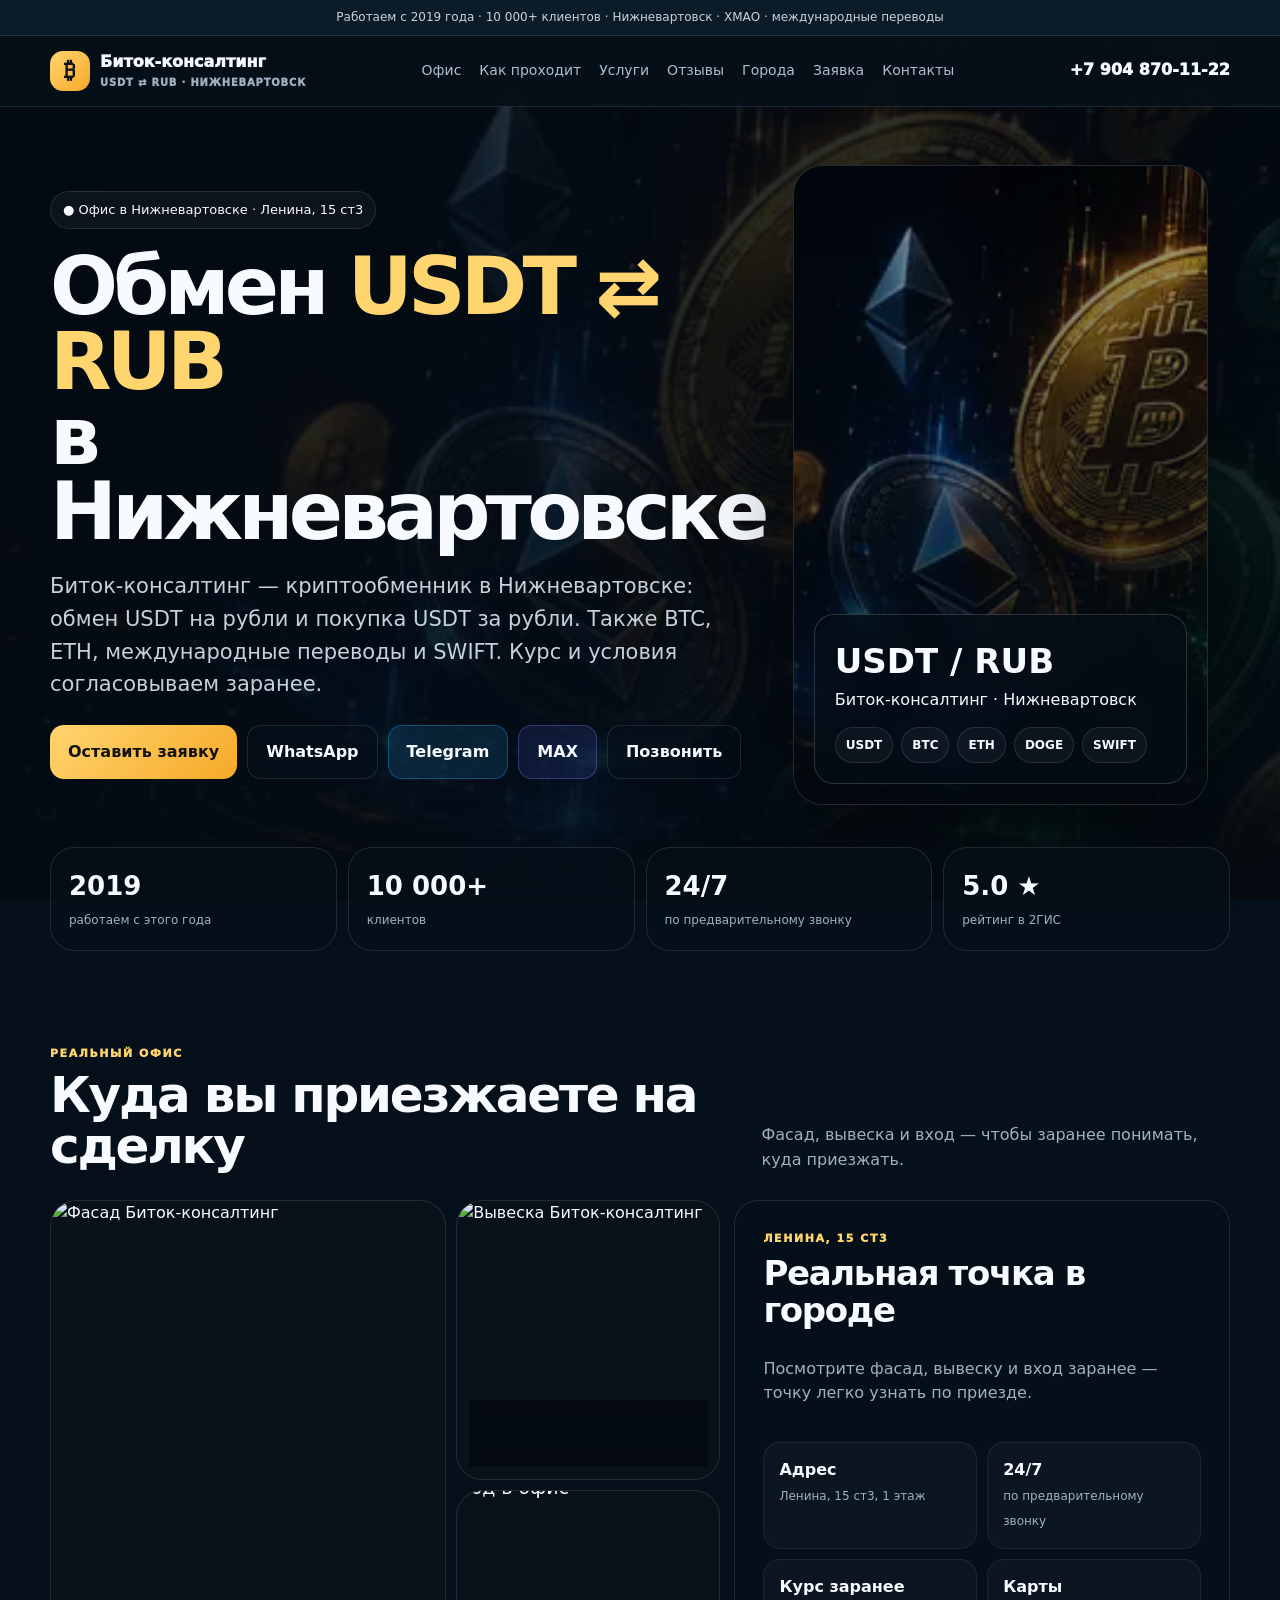
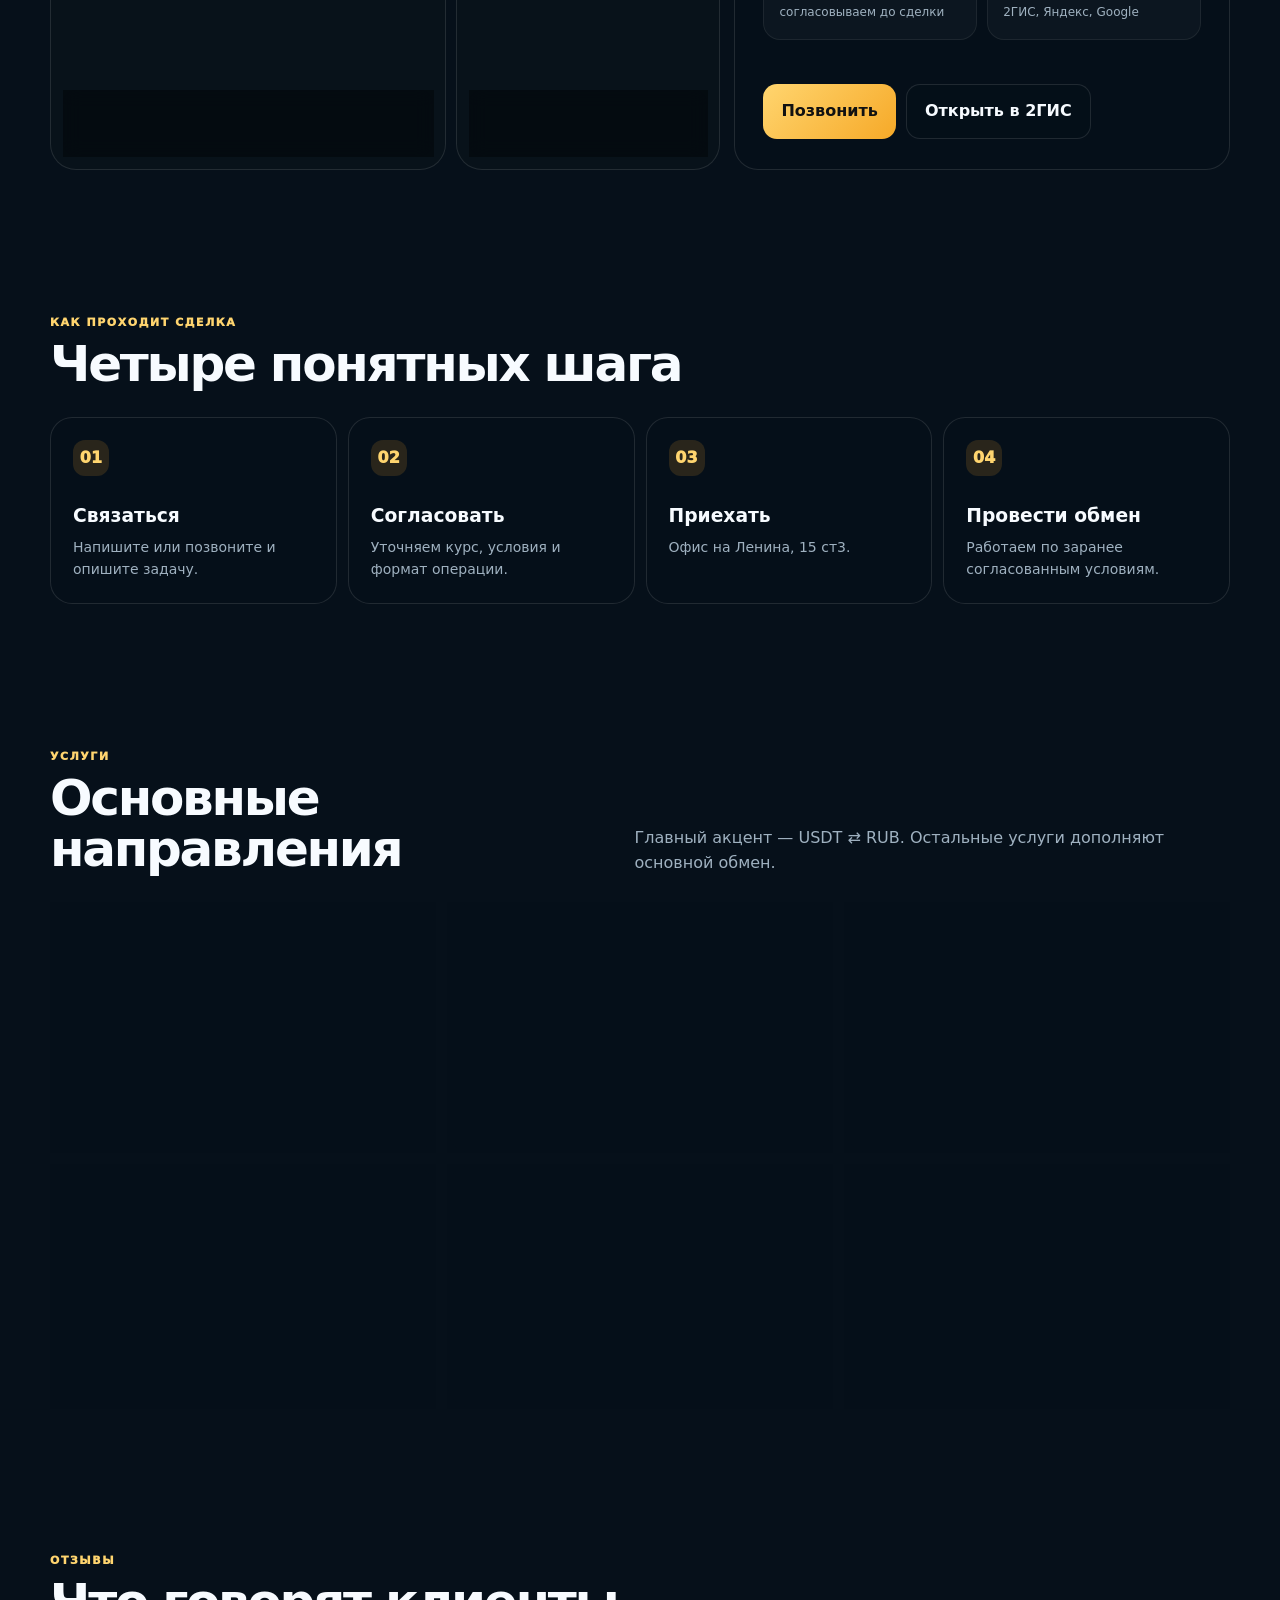
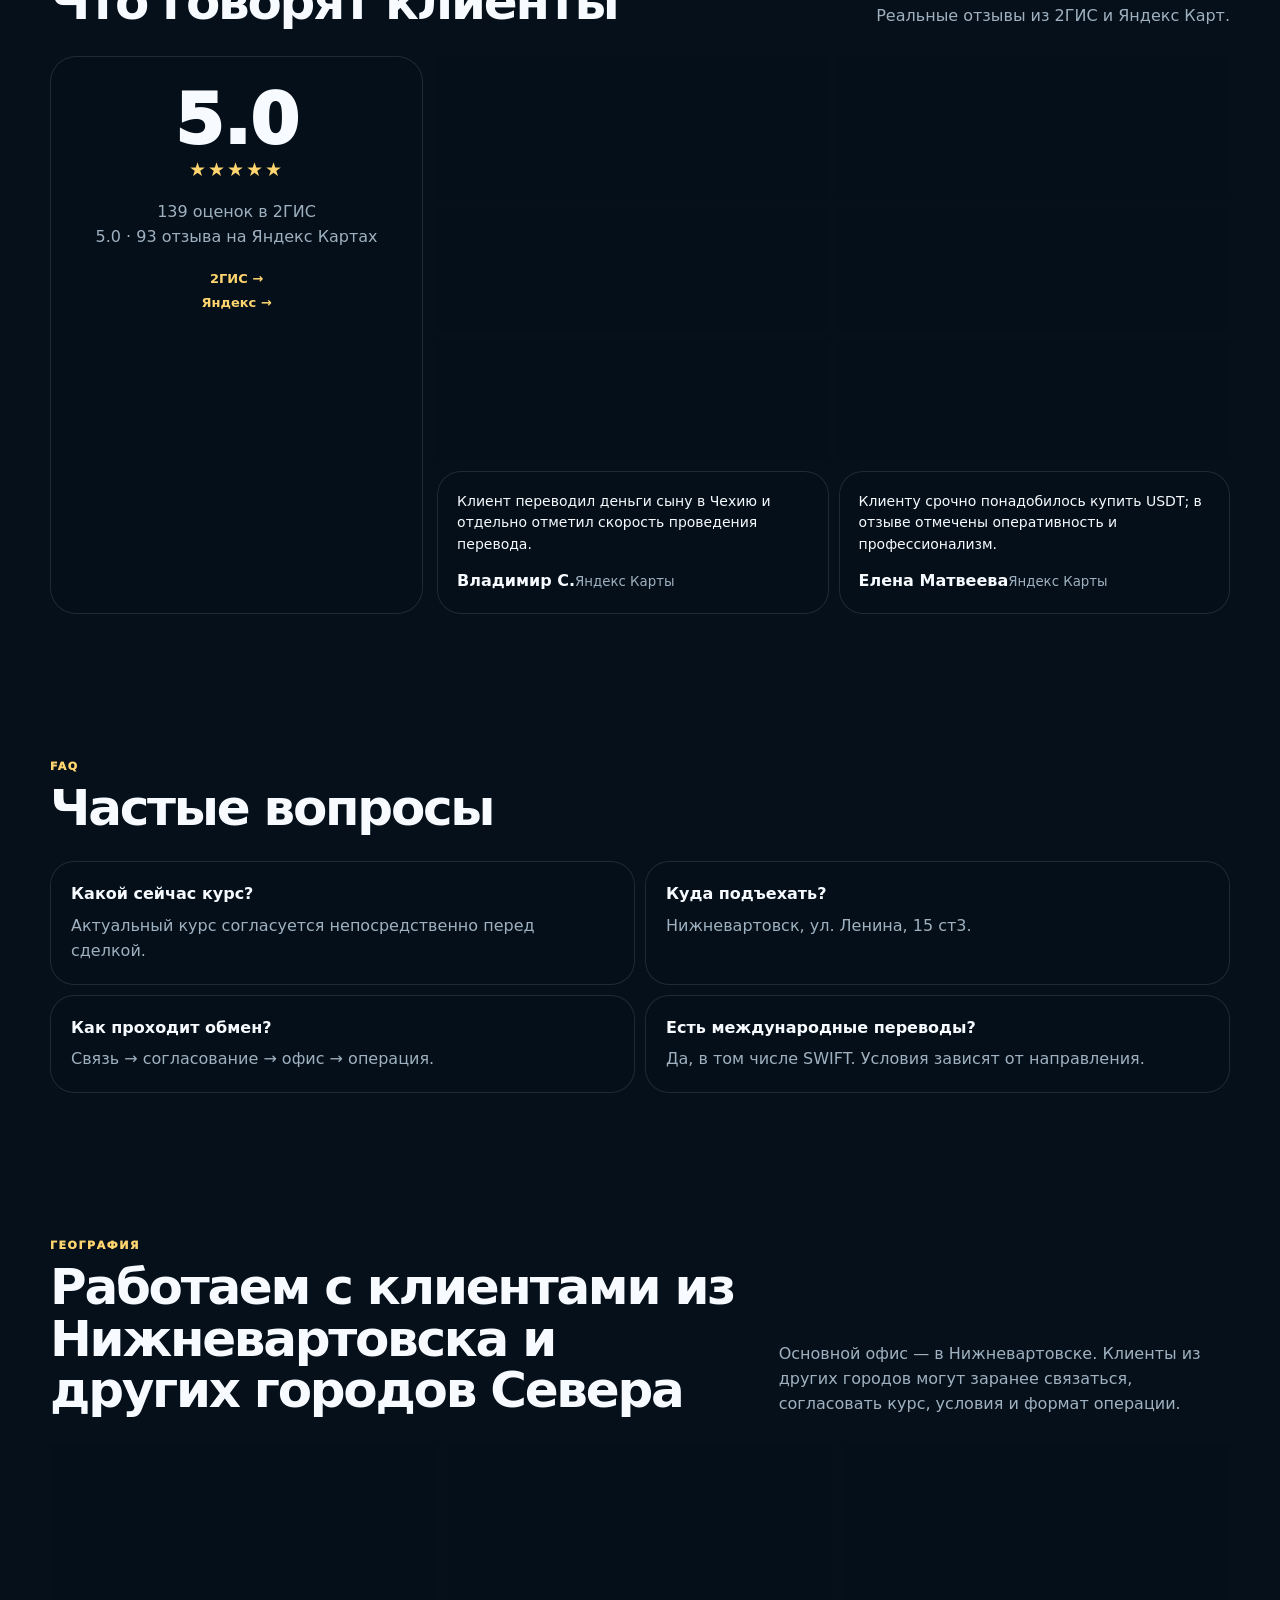
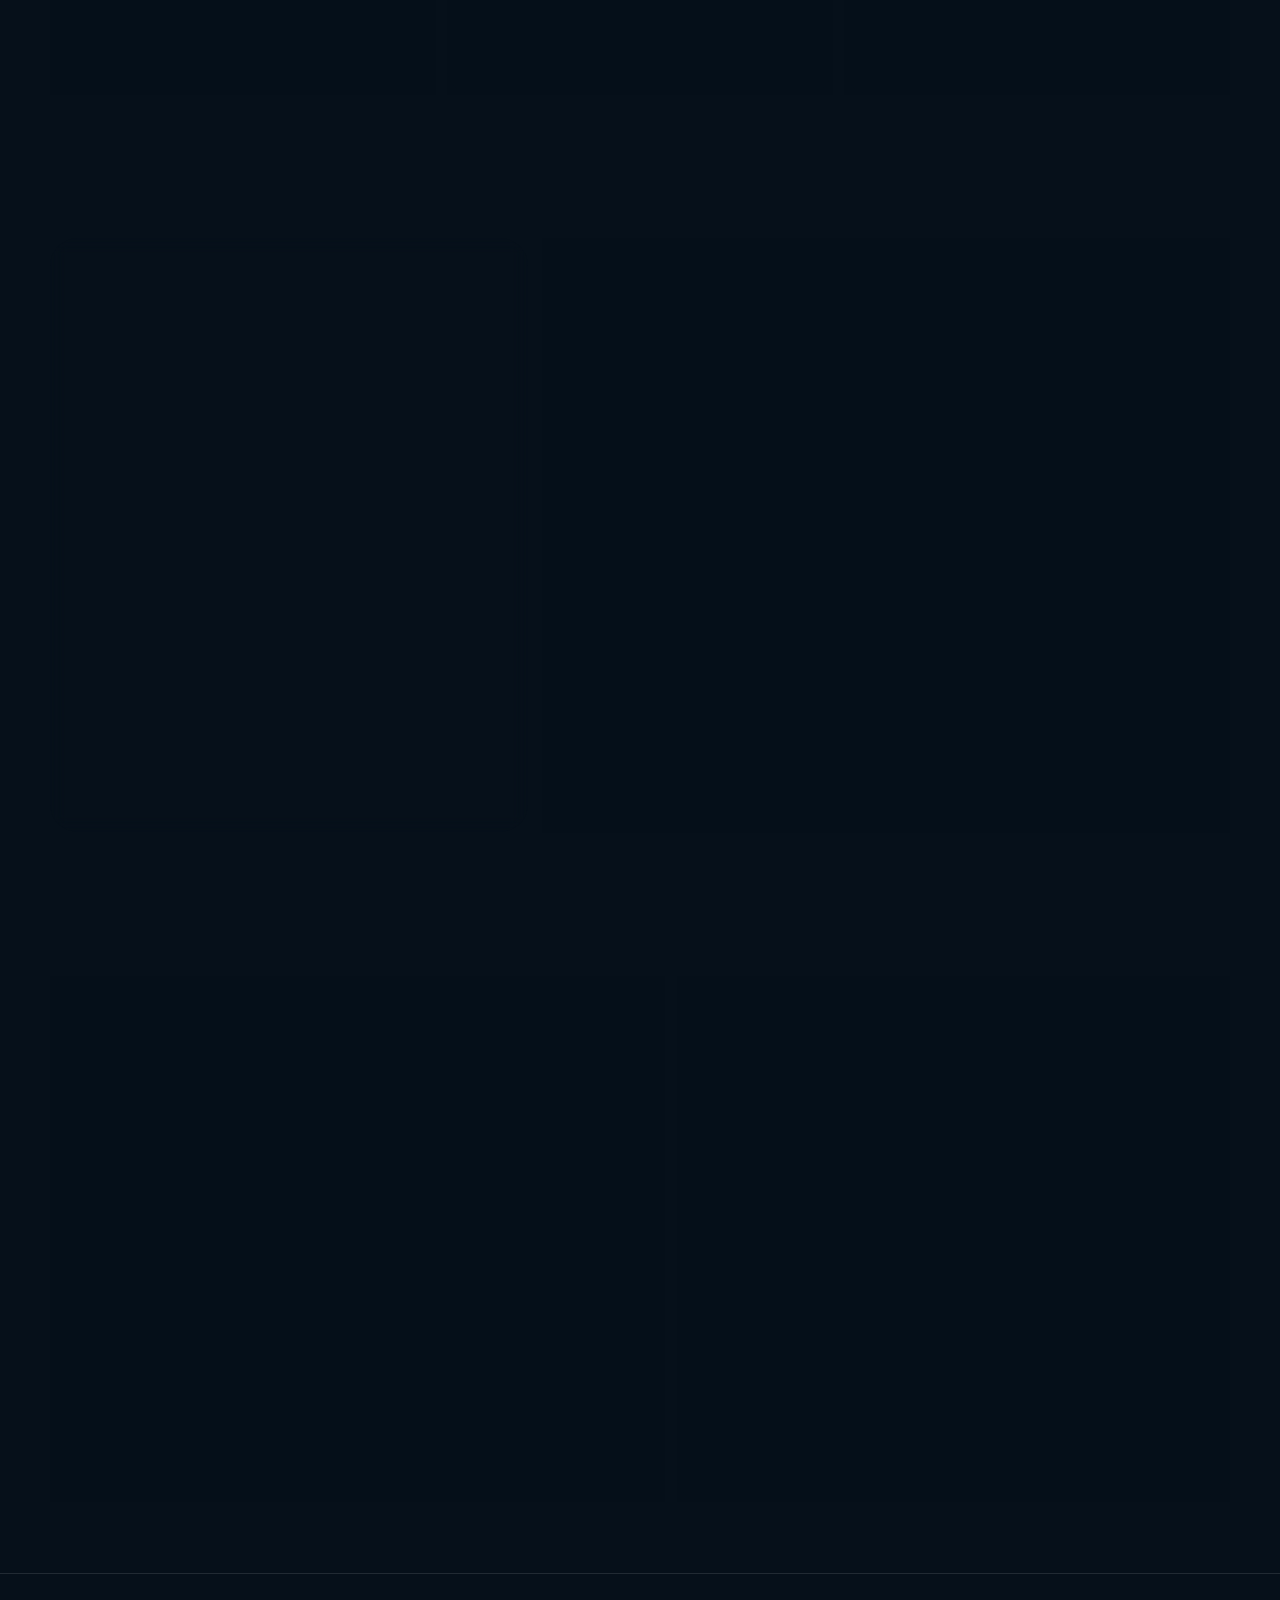
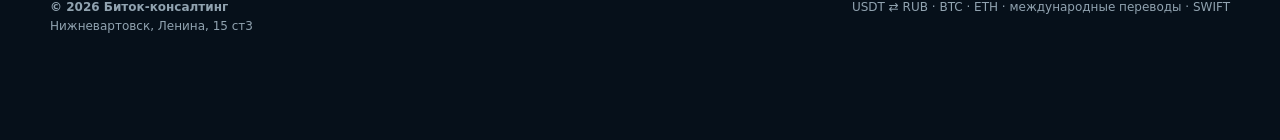
==== index.html @ 22cd0eda "SEO: add service geography and nearby cities" ====
<!doctype html>
<html lang="ru">
<head>
<meta charset="utf-8"><meta name="viewport" content="width=device-width,initial-scale=1">
<title>Обмен USDT на рубли в Нижневартовске — Биток-консалтинг</title>
<meta name="description" content="Обмен USDT на рубли и покупка USDT за рубли в Нижневартовске. Биток-консалтинг: BTC, ETH, SWIFT и международные переводы. Работаем с 2019 года.">
<meta name="robots" content="index,follow,max-image-preview:large"><meta name="theme-color" content="#06101a">
<meta property="og:type" content="website"><meta property="og:locale" content="ru_RU"><meta property="og:site_name" content="Биток-консалтинг"><meta property="og:title" content="Обмен USDT на рубли в Нижневартовске — Биток-консалтинг"><meta property="og:description" content="Обмен USDT ⇄ RUB, BTC, ETH, международные переводы и SWIFT в Нижневартовске."><meta property="og:url" content="https://bitok-consulting.github.io/"><meta property="og:image" content="https://bitok-consulting.github.io/assets/crypto-bg.svg">

<link rel="canonical" href="https://bitok-consulting.github.io/">
<link rel="sitemap" type="application/xml" href="https://bitok-consulting.github.io/sitemap.xml">
<meta name="twitter:card" content="summary_large_image">
<meta name="twitter:title" content="Обмен USDT на рубли в Нижневартовске — Биток-консалтинг">
<meta name="twitter:description" content="USDT ⇄ RUB, BTC, ETH, SWIFT и международные переводы в Нижневартовске.">
<meta name="twitter:image" content="https://bitok-consulting.github.io/assets/crypto-bg.svg">
<script type="application/ld+json">
{
  "@context": "https://schema.org",
  "@type": "FinancialService",
  "@id": "https://bitok-consulting.github.io/#business",
  "name": "Биток-консалтинг",
  "url": "https://bitok-consulting.github.io/",
  "telephone": "+7-904-870-11-22",
  "email": "avsavelev.region@gmail.com",
  "description": "Обмен USDT на рубли и покупка USDT за рубли в Нижневартовске, консультации по криптовалюте, международные переводы и SWIFT.",
  "foundingDate": "2019",
  "address": {
    "@type": "PostalAddress",
    "streetAddress": "ул. Ленина, 15 ст3, 1 этаж",
    "addressLocality": "Нижневартовск",
    "addressRegion": "Ханты-Мансийский автономный округ — Югра",
    "addressCountry": "RU"
  },
  "openingHours": "Mo-Su 00:00-23:59",
  "areaServed": ["Нижневартовск", "Излучинск", "Мегион", "Лангепас", "Покачи", "Радужный", "Сургут", "Когалым", "Нефтеюганск", "Пыть-Ях", "Нягань", "Урай", "Ханты-Мансийск", "Югорск", "Белоярский", "Лянтор", "Советский", "Ноябрьск", "Новый Уренгой"],
  "sameAs": [
    "https://vk.com/bitcoinobmennic",
    "https://2gis.ru/nizhnevartovsk/firm/70000001100769448",
    "https://yandex.com/maps/org/bitkoin_obmennik/28912170282/"
  ],
  "hasOfferCatalog": {
    "@type": "OfferCatalog",
    "name": "Услуги Биток-консалтинг",
    "itemListElement": [
      {"@type": "Offer", "itemOffered": {"@type": "Service", "name": "Обмен USDT на рубли"}},
      {"@type": "Offer", "itemOffered": {"@type": "Service", "name": "Покупка USDT за рубли"}},
      {"@type": "Offer", "itemOffered": {"@type": "Service", "name": "Международные переводы и SWIFT"}},
      {"@type": "Offer", "itemOffered": {"@type": "Service", "name": "Консультация по криптокошельку"}}
    ]
  }
}
</script>
<link rel="icon" href="favicon.svg" type="image/svg+xml">
<style>
:root{--bg:#06101a;--text:#f7fbff;--muted:#9fb1c0;--line:rgba(255,255,255,.11);--gold:#f6a928;--gold2:#ffd56f;--green:#42e2b0;--blue:#4eb4ff;--r:24px}*{box-sizing:border-box}html{scroll-behavior:smooth}body{margin:0;color:var(--text);font-family:Inter,system-ui,-apple-system,"Segoe UI",Roboto,Arial,sans-serif;line-height:1.55;background:#06101a;overflow-x:hidden}body:before{content:"";position:fixed;inset:0;background:linear-gradient(rgba(5,10,16,.74),rgba(5,10,16,.9)),url("assets/crypto-bg.svg") center/cover no-repeat;opacity:.72;pointer-events:none;z-index:-1}a{color:inherit;text-decoration:none}.wrap{width:min(1180px,calc(100% - 34px));margin:auto}.top{padding:8px;text-align:center;font-size:12px;color:#c8d4dc;background:#0b1b28;border-bottom:1px solid var(--line)}.nav{position:sticky;top:0;z-index:50;background:rgba(6,16,26,.88);backdrop-filter:blur(16px);border-bottom:1px solid var(--line)}.navin{height:70px;display:flex;align-items:center;justify-content:space-between;gap:18px}.brand{display:flex;align-items:center;gap:10px;font-weight:950}.mark{width:40px;height:40px;border-radius:13px;display:grid;place-items:center;background:linear-gradient(135deg,var(--gold2),var(--gold));color:#101010;font-size:23px}.brand small{display:block;color:var(--muted);font-size:10px;letter-spacing:.08em;text-transform:uppercase}.links{display:flex;gap:18px;color:#afbec9;font-size:14px}.phone{font-weight:950}.hero{padding:58px 0 32px;display:grid;grid-template-columns:1.05fr .95fr;gap:28px}.hero-copy{padding:26px 0}.eyebrow{display:inline-flex;padding:8px 12px;border:1px solid var(--line);border-radius:999px;background:rgba(255,255,255,.04);font-size:13px}.hero h1{font-size:clamp(48px,6.3vw,80px);line-height:.94;letter-spacing:-.06em;margin:20px 0}.gold{color:var(--gold2)}.lead{font-size:clamp(17px,2vw,21px);color:#c5d2da;max-width:700px}.actions{display:flex;gap:10px;flex-wrap:wrap;margin-top:24px}.btn{display:inline-flex;justify-content:center;align-items:center;gap:8px;padding:14px 18px;border:1px solid var(--line);border-radius:14px;background:rgba(6,16,26,.65);font-weight:900;cursor:pointer;transition:.18s}.btn:hover{transform:translateY(-1px);border-color:rgba(255,255,255,.22)}.btn.primary{border:0;background:linear-gradient(135deg,var(--gold2),var(--gold));color:#111}.btn.telegram{background:rgba(42,171,238,.14);border-color:rgba(42,171,238,.32)}.btn.max{background:rgba(88,101,242,.13);border-color:rgba(126,137,255,.32)}.hero-card{position:relative;overflow:hidden;border:1px solid var(--line);border-radius:30px;min-height:560px;background:#071019;box-shadow:0 28px 90px rgba(0,0,0,.4)}.hero-card:before{content:"";position:absolute;inset:0;background:url("assets/crypto-bg.svg") center/cover no-repeat;opacity:.82}.hero-card:after{content:"";position:absolute;inset:0;background:linear-gradient(to top,rgba(3,8,14,.92),rgba(3,8,14,.18))}.hero-info{position:absolute;z-index:2;left:20px;right:20px;bottom:20px;padding:20px;border:1px solid rgba(255,255,255,.16);border-radius:20px;background:rgba(5,14,22,.78);backdrop-filter:blur(10px)}.hero-info strong{font-size:34px;display:block}.tokens{display:flex;gap:8px;flex-wrap:wrap;margin-top:14px}.token{padding:8px 10px;border:1px solid var(--line);border-radius:999px;background:rgba(255,255,255,.04);font-size:12px;font-weight:900}.stats{display:grid;grid-template-columns:repeat(4,1fr);gap:11px;padding:10px 0 22px}.stat,.card,.review,.faq,.contact,.route,.request-copy,.request-form{border:1px solid var(--line);background:rgba(6,16,26,.76);backdrop-filter:blur(8px);border-radius:var(--r)}.stat{padding:18px}.stat b{display:block;font-size:26px}.stat span{color:var(--muted);font-size:12px}section{padding:72px 0}.head{display:flex;justify-content:space-between;align-items:end;gap:25px;margin-bottom:27px}.tag{display:block;color:var(--gold2);font-size:11px;font-weight:950;letter-spacing:.14em;text-transform:uppercase;margin-bottom:8px}.head h2{font-size:clamp(32px,4.2vw,50px);line-height:1.03;letter-spacing:-.045em;margin:0}.head p{max-width:600px;color:var(--muted);margin:0}.office{display:grid;grid-template-columns:1.15fr .85fr;gap:14px}.gallery{display:grid;grid-template-columns:1.2fr .8fr;gap:10px;min-height:570px}.photo,.small{position:relative;overflow:hidden;border:1px solid var(--line);border-radius:26px;background:#08121a}.photo img,.small img{width:100%;height:100%;object-fit:cover;display:block}.stack{display:grid;grid-template-rows:1fr 1fr;gap:10px}.cap{position:absolute;left:12px;right:12px;bottom:12px;padding:12px;border-radius:14px;background:rgba(4,10,15,.78);backdrop-filter:blur(9px);border:1px solid rgba(255,255,255,.13);font-size:12px}.cap b{display:block;font-size:14px}.cap span{color:#bdcad3}.office-copy{border:1px solid var(--line);background:rgba(6,16,26,.76);border-radius:var(--r);padding:28px;display:flex;flex-direction:column;justify-content:center}.office-copy h3{font-size:34px;line-height:1.08;letter-spacing:-.04em;margin:0 0 12px}.office-copy p{color:var(--muted)}.office-points{display:grid;grid-template-columns:1fr 1fr;gap:10px;margin:20px 0}.point{padding:15px;border:1px solid rgba(255,255,255,.07);border-radius:17px;background:rgba(255,255,255,.03)}.point b{display:block}.point span{color:var(--muted);font-size:12px}.flow{display:grid;grid-template-columns:repeat(4,1fr);gap:11px}.step{padding:22px;border:1px solid var(--line);border-radius:22px;background:rgba(6,16,26,.72)}.num{width:36px;height:36px;border-radius:12px;display:grid;place-items:center;background:rgba(246,169,40,.15);color:var(--gold2);font-weight:950;margin-bottom:25px}.step h3{margin:0 0 7px}.step p{margin:0;color:var(--muted);font-size:14px}.services{display:grid;grid-template-columns:repeat(3,1fr);gap:12px}.card{padding:23px;min-height:230px}.ico{width:43px;height:43px;border-radius:14px;display:grid;place-items:center;background:rgba(246,169,40,.13);color:var(--gold2);margin-bottom:30px}.card h3{margin:0 0 8px}.card p{color:var(--muted);font-size:14px}.reviews-layout{display:grid;grid-template-columns:.32fr .68fr;gap:14px}.score{padding:28px;border:1px solid var(--line);border-radius:26px;background:rgba(6,16,26,.78);text-align:center}.score .big{font-size:70px;font-weight:950;line-height:1}.stars{color:var(--gold2);letter-spacing:2px;font-size:19px}.score p{color:var(--muted)}.score a{color:var(--gold2);font-weight:900;font-size:13px}.reviews{display:grid;grid-template-columns:1fr 1fr;gap:10px}.review{padding:19px}.review p{margin:0 0 13px;font-size:14px}.review small{color:var(--muted)}.faqs{display:grid;grid-template-columns:1fr 1fr;gap:10px}.faq{padding:20px}.faq b{display:block;margin-bottom:7px}.faq p{margin:0;color:var(--muted)}.request{display:grid;grid-template-columns:.82fr 1.18fr;gap:14px}.request-copy,.request-form{padding:30px;border-radius:28px}.request-copy{background:linear-gradient(145deg,rgba(246,169,40,.09),rgba(6,16,26,.84));display:flex;flex-direction:column;justify-content:center}.request-copy h2{font-size:clamp(34px,4.2vw,52px);line-height:1.02;letter-spacing:-.045em;margin:0 0 14px}.request-copy p{color:var(--muted);margin:0 0 22px}.request-notes{display:grid;gap:10px}.request-note{padding:13px 14px;border:1px solid rgba(255,255,255,.08);border-radius:15px;background:rgba(255,255,255,.03);font-size:13px}.request-form{display:grid;grid-template-columns:1fr 1fr;gap:12px}.field{display:grid;gap:7px}.field.full{grid-column:1/-1}.field label{font-size:12px;font-weight:900;color:#c7d3dc}.field input,.field select,.field textarea{width:100%;border:1px solid rgba(255,255,255,.13);background:#07131d;color:#fff;border-radius:14px;padding:14px 15px;outline:none}.field input:focus,.field select:focus,.field textarea:focus{border-color:rgba(246,169,40,.7);box-shadow:0 0 0 3px rgba(246,169,40,.08)}.field textarea{min-height:108px;resize:vertical}.send-title{grid-column:1/-1;font-size:13px;font-weight:900}.send-grid{grid-column:1/-1;display:grid;grid-template-columns:repeat(3,1fr);gap:10px}.send-btn{border:0;border-radius:14px;padding:14px 12px;font-weight:950;cursor:pointer;color:#fff;transition:.18s}.send-btn:hover{transform:translateY(-1px)}.send-btn.wa{background:#1f7a52}.send-btn.tg{background:#168bcc}.send-btn.mx{background:#525bdb}.send-hint{grid-column:1/-1;color:#879aa8;font-size:11px}.send-hint b{color:#c9d5de}.contacts{display:grid;grid-template-columns:1fr .9fr;gap:13px}.contact,.route{padding:27px}.contact h2{font-size:38px;margin:0 0 18px}.row{display:grid;grid-template-columns:120px 1fr;gap:13px;padding:12px 0;border-top:1px solid var(--line)}.row b{font-size:12px}.row a,.row span{font-size:14px;color:#bdcad3}.route{display:flex;flex-direction:column;justify-content:center}.route h3{font-size:28px;margin:0 0 9px}.route p{color:var(--muted)}.contact-buttons{display:grid;grid-template-columns:1fr 1fr;gap:10px;margin-top:18px}.route-sep{height:1px;background:var(--line);margin:18px 0}.footer{padding:24px 0 104px;border-top:1px solid var(--line);color:#91a3b0;font-size:12px}.footerin{display:flex;justify-content:space-between;gap:20px}.float{display:none}
@media(max-width:950px){.links{display:none}.hero,.office,.reviews-layout,.request,.contacts{grid-template-columns:1fr}.stats,.flow,.services{grid-template-columns:1fr 1fr}.gallery{min-height:500px}}
@media(max-width:620px){.wrap{width:min(100% - 24px,1180px)}.brand small{display:none}.phone{font-size:13px}.hero{padding-top:28px}.hero-card{min-height:430px}.stats,.flow,.services,.reviews,.faqs,.office-points{grid-template-columns:1fr}.head{display:block}.head p{margin-top:11px}.gallery{grid-template-columns:1fr;min-height:auto}.photo{height:400px}.stack{grid-template-columns:1fr 1fr;grid-template-rows:none}.small{height:230px}.request-form{grid-template-columns:1fr;padding:22px}.request-copy{padding:22px}.field.full,.send-title,.send-grid,.send-hint{grid-column:auto}.send-grid{grid-template-columns:1fr}.row{grid-template-columns:95px 1fr}.footerin{flex-direction:column}.contact-buttons{grid-template-columns:1fr 1fr}.float{position:fixed;z-index:60;left:9px;right:9px;bottom:9px;display:grid;grid-template-columns:1fr 1fr;gap:8px;padding:8px;border:1px solid var(--line);border-radius:18px;background:rgba(6,16,26,.92);backdrop-filter:blur(15px)}.float a{display:flex;justify-content:center;padding:12px 8px;border-radius:12px;font-weight:950;font-size:13px}.float .call{background:linear-gradient(135deg,var(--gold2),var(--gold));color:#111}.float .wa{background:#173d31;color:#dfffee}.float .tg{background:#12364b;color:#dff6ff}.float .mx{background:#262b52;color:#eef0ff}}
</style>
</head><body>
<div class="top">Работаем с 2019 года · 10 000+ клиентов · Нижневартовск · ХМАО · международные переводы</div>
<nav class="nav"><div class="wrap navin"><a class="brand" href="#top"><span class="mark">₿</span><span>Биток-консалтинг<small>USDT ⇄ RUB · Нижневартовск</small></span></a><div class="links"><a href="#office">Офис</a><a href="#how">Как проходит</a><a href="#services">Услуги</a><a href="#reviews">Отзывы</a><a href="#geo">Города</a><a href="#request">Заявка</a><a href="#contacts">Контакты</a></div><a class="phone" href="tel:+79048701122">+7 904 870-11-22</a></div></nav>
<main id="top">
<div class="wrap hero"><div class="hero-copy"><span class="eyebrow">● Офис в Нижневартовске · Ленина, 15 ст3</span><h1>Обмен <span class="gold">USDT ⇄ RUB</span><br>в Нижневартовске</h1><p class="lead">Биток-консалтинг — криптообменник в Нижневартовске: обмен USDT на рубли и покупка USDT за рубли. Также BTC, ETH, международные переводы и SWIFT. Курс и условия согласовываем заранее.</p><div class="actions"><a class="btn primary" href="#request">Оставить заявку</a><a class="btn" href="https://wa.me/79048701122" target="_blank" rel="noopener">WhatsApp</a><a class="btn telegram" href="https://t.me/RECOINRECOIN" target="_blank" rel="noopener">Telegram</a><a class="btn max" href="https://max.ru/join/5TgUrMl_4Y2pn0rarMmSDbeNSzWKERsUk0MjILA8EJk" target="_blank" rel="noopener">MAX</a><a class="btn" href="tel:+79048701122">Позвонить</a></div></div><div class="hero-card"><div class="hero-info"><strong>USDT / RUB</strong><span>Биток-консалтинг · Нижневартовск</span><div class="tokens"><span class="token">USDT</span><span class="token">BTC</span><span class="token">ETH</span><span class="token">DOGE</span><span class="token">SWIFT</span></div></div></div></div>
<div class="wrap stats"><div class="stat"><b>2019</b><span>работаем с этого года</span></div><div class="stat"><b>10 000+</b><span>клиентов</span></div><div class="stat"><b>24/7</b><span>по предварительному звонку</span></div><div class="stat"><b>5.0 ★</b><span>рейтинг в 2ГИС</span></div></div>
<section id="office"><div class="wrap"><div class="head"><div><span class="tag">Реальный офис</span><h2>Куда вы приезжаете на сделку</h2></div><p>Фасад, вывеска и вход — чтобы заранее понимать, куда приезжать.</p></div><div class="office"><div class="gallery"><div class="photo"><img src="https://avatars.mds.yandex.net/get-altay/14014620/2a00000192d2d22add2db836a21a76f0e67a/XXL_height" alt="Фасад Биток-консалтинг" loading="lazy" referrerpolicy="no-referrer"><div class="cap"><b>Фасад и вход</b><span>Нижневартовск, Ленина, 15 ст3</span></div></div><div class="stack"><div class="small"><img src="https://avatars.mds.yandex.net/get-maps-adv-crm/3695124/2a00000198dcfc8f785726c16a34a10df96c/landing_background" alt="Вывеска Биток-консалтинг" loading="lazy" referrerpolicy="no-referrer"><div class="cap"><b>Вывеска</b><span>Ориентир у входа</span></div></div><div class="small"><img src="https://avatars.mds.yandex.net/get-altay/14014620/2a00000192d2d22add2db836a21a76f0e67a/XXL_height" alt="Вход в офис" loading="lazy" referrerpolicy="no-referrer" style="transform:scale(1.18);transform-origin:62% 34%"><div class="cap"><b>Вход</b><span>Точку легко найти</span></div></div></div></div><div class="office-copy"><span class="tag">Ленина, 15 ст3</span><h3>Реальная точка в городе</h3><p>Посмотрите фасад, вывеску и вход заранее — точку легко узнать по приезде.</p><div class="office-points"><div class="point"><b>Адрес</b><span>Ленина, 15 ст3, 1 этаж</span></div><div class="point"><b>24/7</b><span>по предварительному звонку</span></div><div class="point"><b>Курс заранее</b><span>согласовываем до сделки</span></div><div class="point"><b>Карты</b><span>2ГИС, Яндекс, Google</span></div></div><div class="actions"><a class="btn primary" href="tel:+79048701122">Позвонить</a><a class="btn" href="https://2gis.ru/nizhnevartovsk/firm/70000001100769448" target="_blank" rel="noopener">Открыть в 2ГИС</a></div></div></div></div></section>
<section id="how"><div class="wrap"><div class="head"><div><span class="tag">Как проходит сделка</span><h2>Четыре понятных шага</h2></div></div><div class="flow"><div class="step"><div class="num">01</div><h3>Связаться</h3><p>Напишите или позвоните и опишите задачу.</p></div><div class="step"><div class="num">02</div><h3>Согласовать</h3><p>Уточняем курс, условия и формат операции.</p></div><div class="step"><div class="num">03</div><h3>Приехать</h3><p>Офис на Ленина, 15 ст3.</p></div><div class="step"><div class="num">04</div><h3>Провести обмен</h3><p>Работаем по заранее согласованным условиям.</p></div></div></div></section>
<section id="services"><div class="wrap"><div class="head"><div><span class="tag">Услуги</span><h2>Основные направления</h2></div><p>Главный акцент — USDT ⇄ RUB. Остальные услуги дополняют основной обмен.</p></div><div class="services"><div class="card"><div class="ico">⇄</div><h3>Обмен USDT на рубли</h3><p>Согласовываем актуальный курс и условия перед сделкой.</p></div><div class="card"><div class="ico">₽</div><h3>Купить USDT за рубли</h3><p>Покупка USDT за рубли по заранее согласованному курсу.</p></div><div class="card"><div class="ico">↗</div><h3>Международные переводы / SWIFT</h3><p>Международные переводы и расчёты по согласованным направлениям.</p></div><div class="card"><div class="ico">↙</div><h3>Средства из-за рубежа</h3><p>Разбор доступного сценария получения.</p></div><div class="card"><div class="ico">◈</div><h3>Криптокошелёк</h3><p>Создание и базовая настройка криптокошелька. Бесплатная консультация по вопросам безопасности.</p></div><div class="card"><div class="ico">◎</div><h3>Нестандартная задача</h3><p>Опишите ситуацию — уточним возможный формат.</p></div></div></div></section>
<section id="reviews"><div class="wrap"><div class="head"><div><span class="tag">Отзывы</span><h2>Что говорят клиенты</h2></div><p>Реальные отзывы из 2ГИС и Яндекс Карт.</p></div><div class="reviews-layout"><div class="score"><div class="big">5.0</div><div class="stars">★★★★★</div><p>139 оценок в 2ГИС<br>5.0 · 93 отзыва на Яндекс Картах</p><a href="https://2gis.ru/nizhnevartovsk/firm/70000001100769448/tab/reviews" target="_blank" rel="noopener">2ГИС →</a><br><a href="https://bitkoin-obmennik-ulitsa-lenina.clients.site/" target="_blank" rel="noopener">Яндекс →</a></div><div class="reviews"><div class="review"><p>«Возникла необходимость обменять USDT на рубли… всё прошло быстро и с адекватным курсом.»</p><b>Павел Алейн.</b><small>2ГИС</small></div><div class="review"><p>«Нужен был перевод заграницу для покупки автомобиля. Всё быстро.»</p><b>Городской житель</b><small>2ГИС</small></div><div class="review"><p>«Договорились на 8 утра, в 9 утра на кошельке крипта уже была.»</p><b>Василий Зыков</b><small>2ГИС</small></div><div class="review"><p>«Человек знает своё дело. Бережет время и нервы.»</p><b>Кирилл Терентьев</b><small>2ГИС</small></div><div class="review"><p>«Порядочный и надёжный человек. Своё дело знает очень хорошо.»</p><b>Халим Зиянгиров</b><small>2ГИС</small></div><div class="review"><p>«Обменник рабочий, ничего лишнего, всё чётко, быстро.»</p><b>Станислав Медведев</b><small>2ГИС</small></div><div class="review"><p>Клиент переводил деньги сыну в Чехию и отдельно отметил скорость проведения перевода.</p><b>Владимир С.</b><small>Яндекс Карты</small></div><div class="review"><p>Клиенту срочно понадобилось купить USDT; в отзыве отмечены оперативность и профессионализм.</p><b>Елена Матвеева</b><small>Яндекс Карты</small></div></div></div></div></section>
<section><div class="wrap"><div class="head"><div><span class="tag">FAQ</span><h2>Частые вопросы</h2></div></div><div class="faqs"><div class="faq"><b>Какой сейчас курс?</b><p>Актуальный курс согласуется непосредственно перед сделкой.</p></div><div class="faq"><b>Куда подъехать?</b><p>Нижневартовск, ул. Ленина, 15 ст3.</p></div><div class="faq"><b>Как проходит обмен?</b><p>Связь → согласование → офис → операция.</p></div><div class="faq"><b>Есть международные переводы?</b><p>Да, в том числе SWIFT. Условия зависят от направления.</p></div></div></div></section>
<section id="geo"><div class="wrap"><div class="head"><div><span class="tag">География</span><h2>Работаем с клиентами из Нижневартовска и других городов Севера</h2></div><p>Основной офис — в Нижневартовске. Клиенты из других городов могут заранее связаться, согласовать курс, условия и формат операции.</p></div><div class="services"><div class="card"><div class="ico">●</div><h3>Ближайшие к Нижневартовску</h3><p>Нижневартовск · Излучинск · Мегион · Лангепас · Покачи · Радужный</p></div><div class="card"><div class="ico">Ю</div><h3>ХМАО — Югра</h3><p>Сургут · Когалым · Нефтеюганск · Пыть-Ях · Нягань · Урай · Ханты-Мансийск · Югорск · Белоярский · Лянтор · Советский</p></div><div class="card"><div class="ico">Я</div><h3>ЯНАО и северные города</h3><p>Ноябрьск · Новый Уренгой. Для поездки или дистанционного сценария условия лучше согласовать заранее.</p></div></div></div></section>
<section id="request"><div class="wrap"><div class="request"><div class="request-copy"><span class="tag">Заявка</span><h2>Заполните один раз — выберите мессенджер</h2><p>Укажите, что нужно сделать и примерную сумму. После заполнения выберите, куда открыть готовую заявку.</p><div class="request-notes"><div class="request-note">✓ USDT ⇄ RUB, BTC / ETH и другие задачи</div><div class="request-note">✓ SWIFT / международные переводы</div><div class="request-note">✓ Курс и условия подтверждаются непосредственно перед сделкой</div></div></div><form class="request-form" id="requestForm" onsubmit="return false;"><div class="field"><label for="reqName">Ваше имя</label><input id="reqName" autocomplete="name" placeholder="Как к вам обращаться"></div><div class="field"><label for="reqTopic">Что нужно?</label><select id="reqTopic"><option>Обмен USDT → RUB</option><option>Покупка USDT за RUB</option><option>BTC / ETH / другая криптовалюта</option><option>SWIFT / международный перевод</option><option>Получение средств из-за рубежа</option><option>Криптокошелёк / консультация</option><option>Другой вопрос</option></select></div><div class="field full"><label for="reqAmount">Сумма / объём</label><input id="reqAmount" inputmode="decimal" placeholder="Например, 5 000 USDT или 500 000 ₽"></div><div class="field full"><label for="reqComment">Комментарий</label><textarea id="reqComment" placeholder="Коротко опишите задачу"></textarea></div><div class="send-title">Куда отправить готовую заявку?</div><div class="send-grid"><button class="send-btn wa" type="button" data-channel="wa">WhatsApp</button><button class="send-btn tg" type="button" data-channel="tg">Telegram</button><button class="send-btn mx" type="button" data-channel="mx">MAX</button></div><div class="send-hint">Не указывайте seed-фразы, приватные ключи, пароли, CVV и коды подтверждения. <b>В MAX откроется экран отправки с подготовленным текстом.</b></div></form></div></div></section>
<section id="contacts"><div class="wrap contacts"><div class="contact"><span class="tag">Контакты</span><h2>Биток-консалтинг</h2><div class="row"><b>Телефон</b><a href="tel:+79048701122">+7 904 870-11-22</a></div><div class="row"><b>Адрес</b><span>Нижневартовск, ул. Ленина, 15 ст3, 1 этаж</span></div><div class="row"><b>Режим</b><span>24/7 · по предварительному звонку</span></div><div class="row"><b>Telegram</b><a href="https://t.me/RECOINRECOIN" target="_blank" rel="noopener">@RECOINRECOIN</a></div><div class="row"><b>MAX</b><a href="https://max.ru/join/5TgUrMl_4Y2pn0rarMmSDbeNSzWKERsUk0MjILA8EJk" target="_blank" rel="noopener">Канал в MAX</a></div><div class="row"><b>VK</b><a href="https://vk.com/bitcoinobmennic" target="_blank" rel="noopener">vk.com/bitcoinobmennic</a></div><div class="row"><b>E-mail</b><a href="mailto:avsavelev.region@gmail.com">avsavelev.region@gmail.com</a></div></div><div class="route"><span class="tag">Связаться с нами</span><h3>Выберите удобный способ</h3><p>Для курса и условий быстрее всего написать в мессенджер или позвонить.</p><div class="contact-buttons"><a class="btn primary" href="https://wa.me/79048701122" target="_blank" rel="noopener">WhatsApp</a><a class="btn telegram" href="https://t.me/RECOINRECOIN" target="_blank" rel="noopener">Telegram</a><a class="btn max" href="https://max.ru/join/5TgUrMl_4Y2pn0rarMmSDbeNSzWKERsUk0MjILA8EJk" target="_blank" rel="noopener">MAX</a><a class="btn" href="tel:+79048701122">Позвонить</a></div><div class="route-sep"></div><p>Если едете в офис:</p><div class="actions"><a class="btn" href="https://2gis.ru/nizhnevartovsk/firm/70000001100769448" target="_blank" rel="noopener">2ГИС</a><a class="btn" href="https://yandex.com/maps/org/bitkoin_obmennik/28912170282/" target="_blank" rel="noopener">Яндекс</a></div></div></div></section>
</main>
<footer class="footer"><div class="wrap footerin"><div><b>© 2026 Биток-консалтинг</b><br>Нижневартовск, Ленина, 15 ст3</div><div>USDT ⇄ RUB · BTC · ETH · международные переводы · SWIFT</div></div></footer>
<div class="float"><a class="call" href="tel:+79048701122">Позвонить</a><a class="wa" href="https://wa.me/79048701122" target="_blank" rel="noopener">WhatsApp</a><a class="tg" href="https://t.me/RECOINRECOIN" target="_blank" rel="noopener">Telegram</a><a class="mx" href="https://max.ru/join/5TgUrMl_4Y2pn0rarMmSDbeNSzWKERsUk0MjILA8EJk" target="_blank" rel="noopener">MAX</a></div>
<script>
(function(){function buildRequest(){const name=document.getElementById('reqName').value.trim();const topic=document.getElementById('reqTopic').value;const amount=document.getElementById('reqAmount').value.trim();const comment=document.getElementById('reqComment').value.trim();const lines=['Здравствуйте! Хочу оставить заявку на сайте «Биток-консалтинг».'];if(name)lines.push('Имя: '+name);lines.push('Услуга: '+topic);if(amount)lines.push('Сумма / объём: '+amount);if(comment)lines.push('Комментарий: '+comment);lines.push('Подскажите актуальный курс и условия.');return lines.join('\n')}document.querySelectorAll('.send-btn[data-channel]').forEach(function(btn){btn.addEventListener('click',function(){const text=encodeURIComponent(buildRequest());let url='';if(btn.dataset.channel==='wa')url='https://wa.me/79048701122?text='+text;if(btn.dataset.channel==='tg')url='https://t.me/RECOINRECOIN?text='+text;if(btn.dataset.channel==='mx')url='https://max.ru/:share?text='+text;if(url)window.open(url,'_blank','noopener')})})})();
</script>
</body></html>
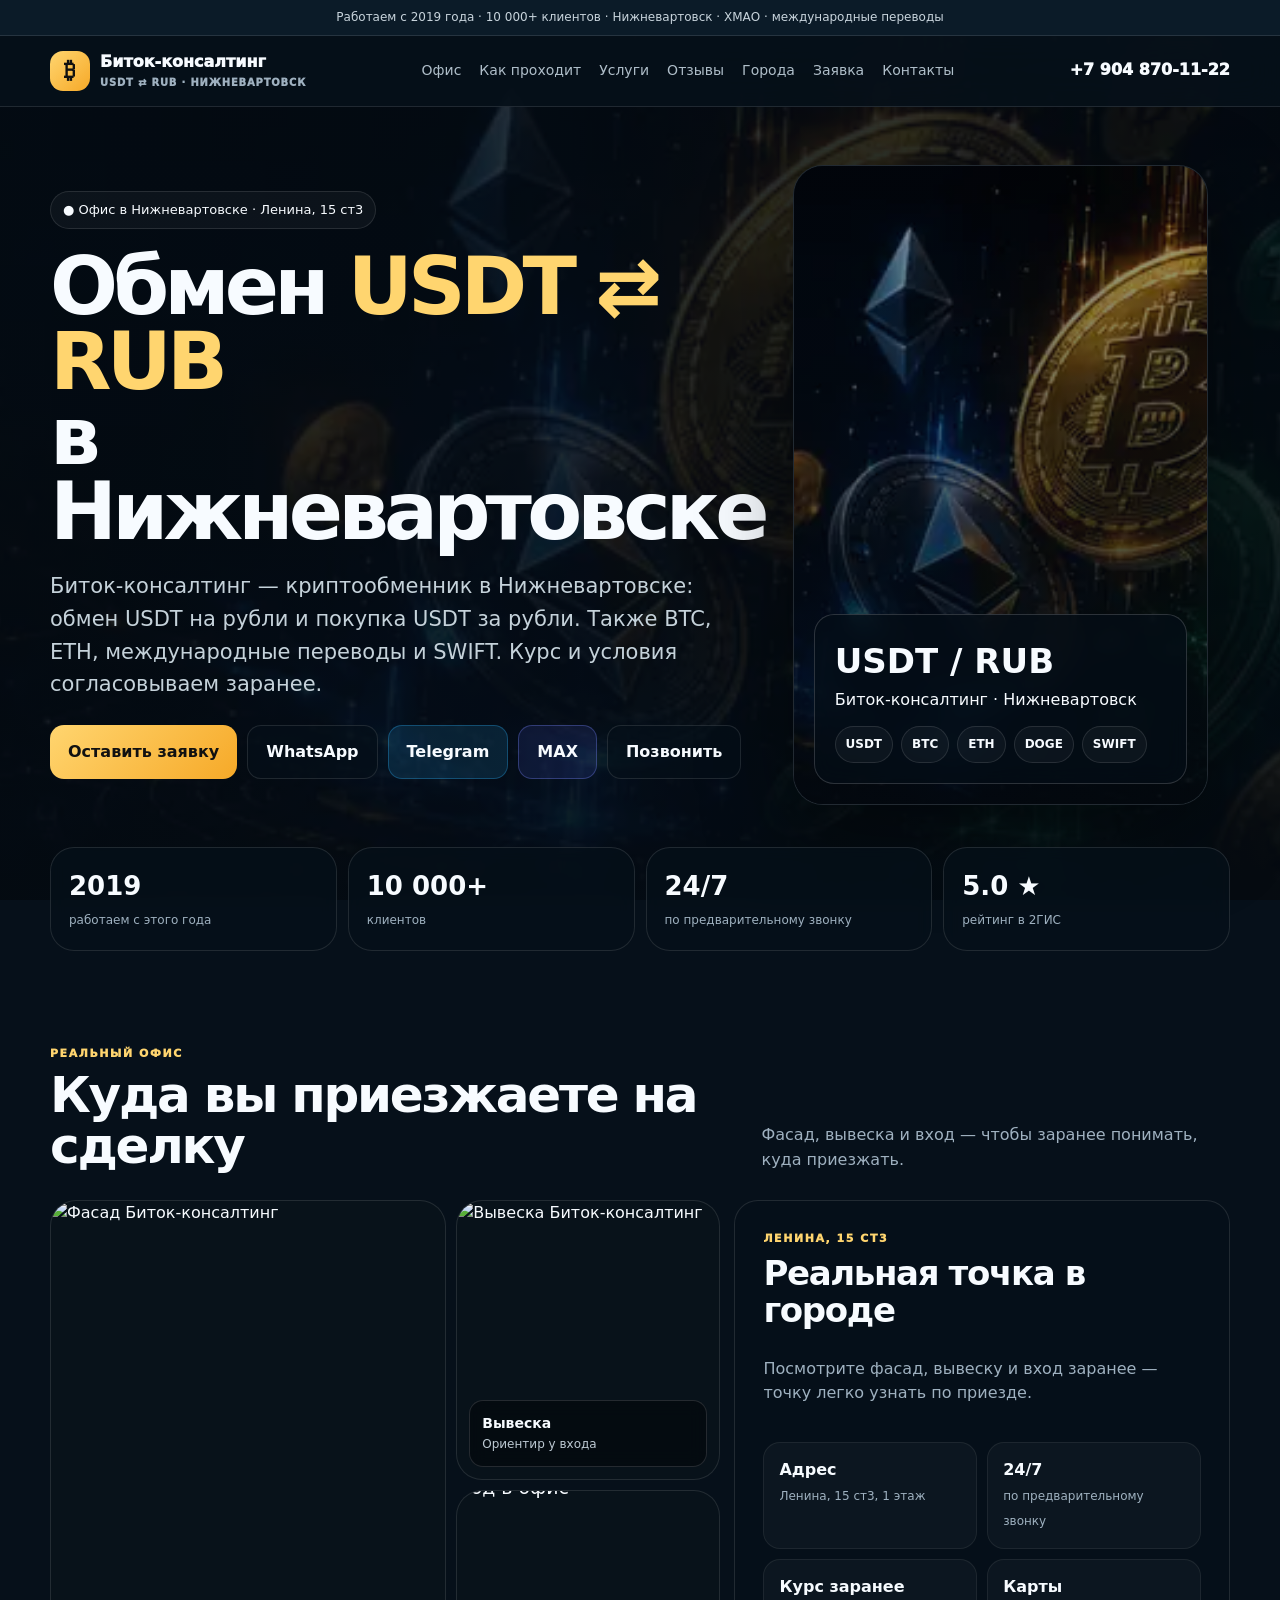
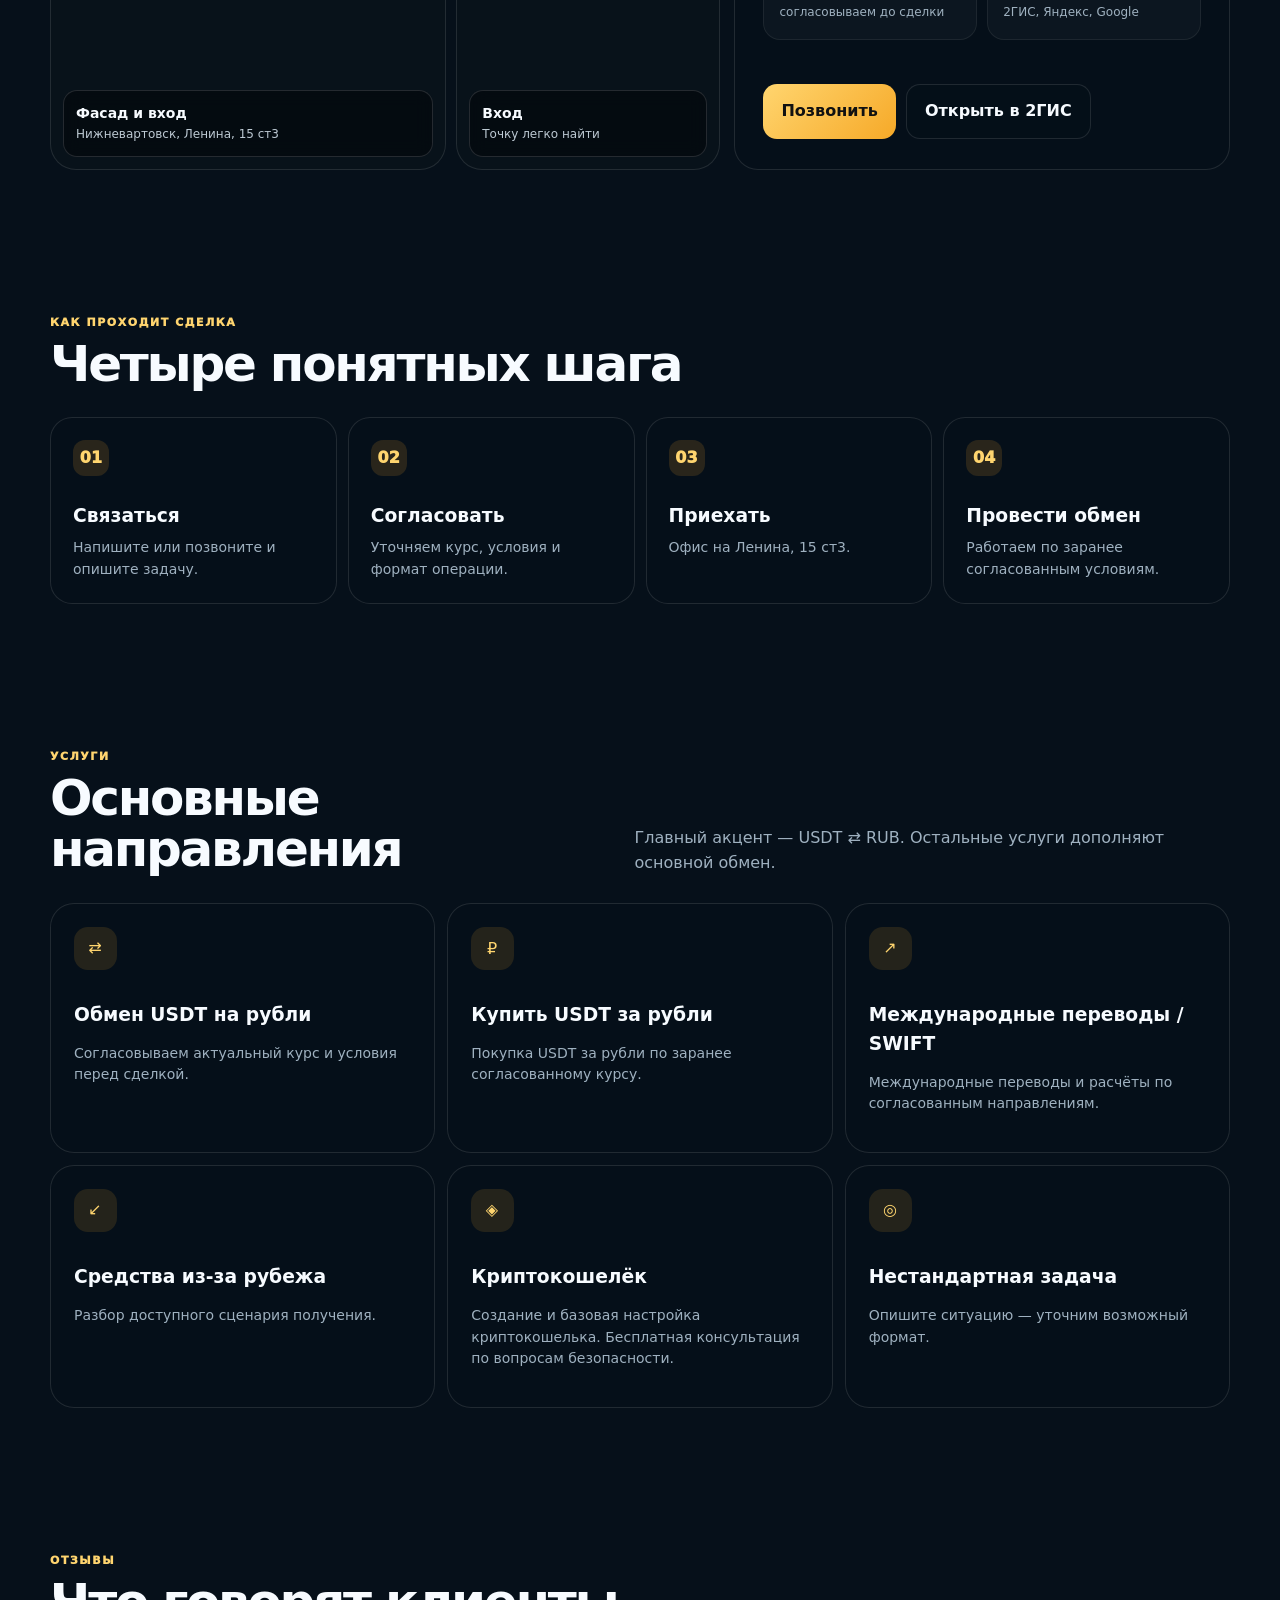
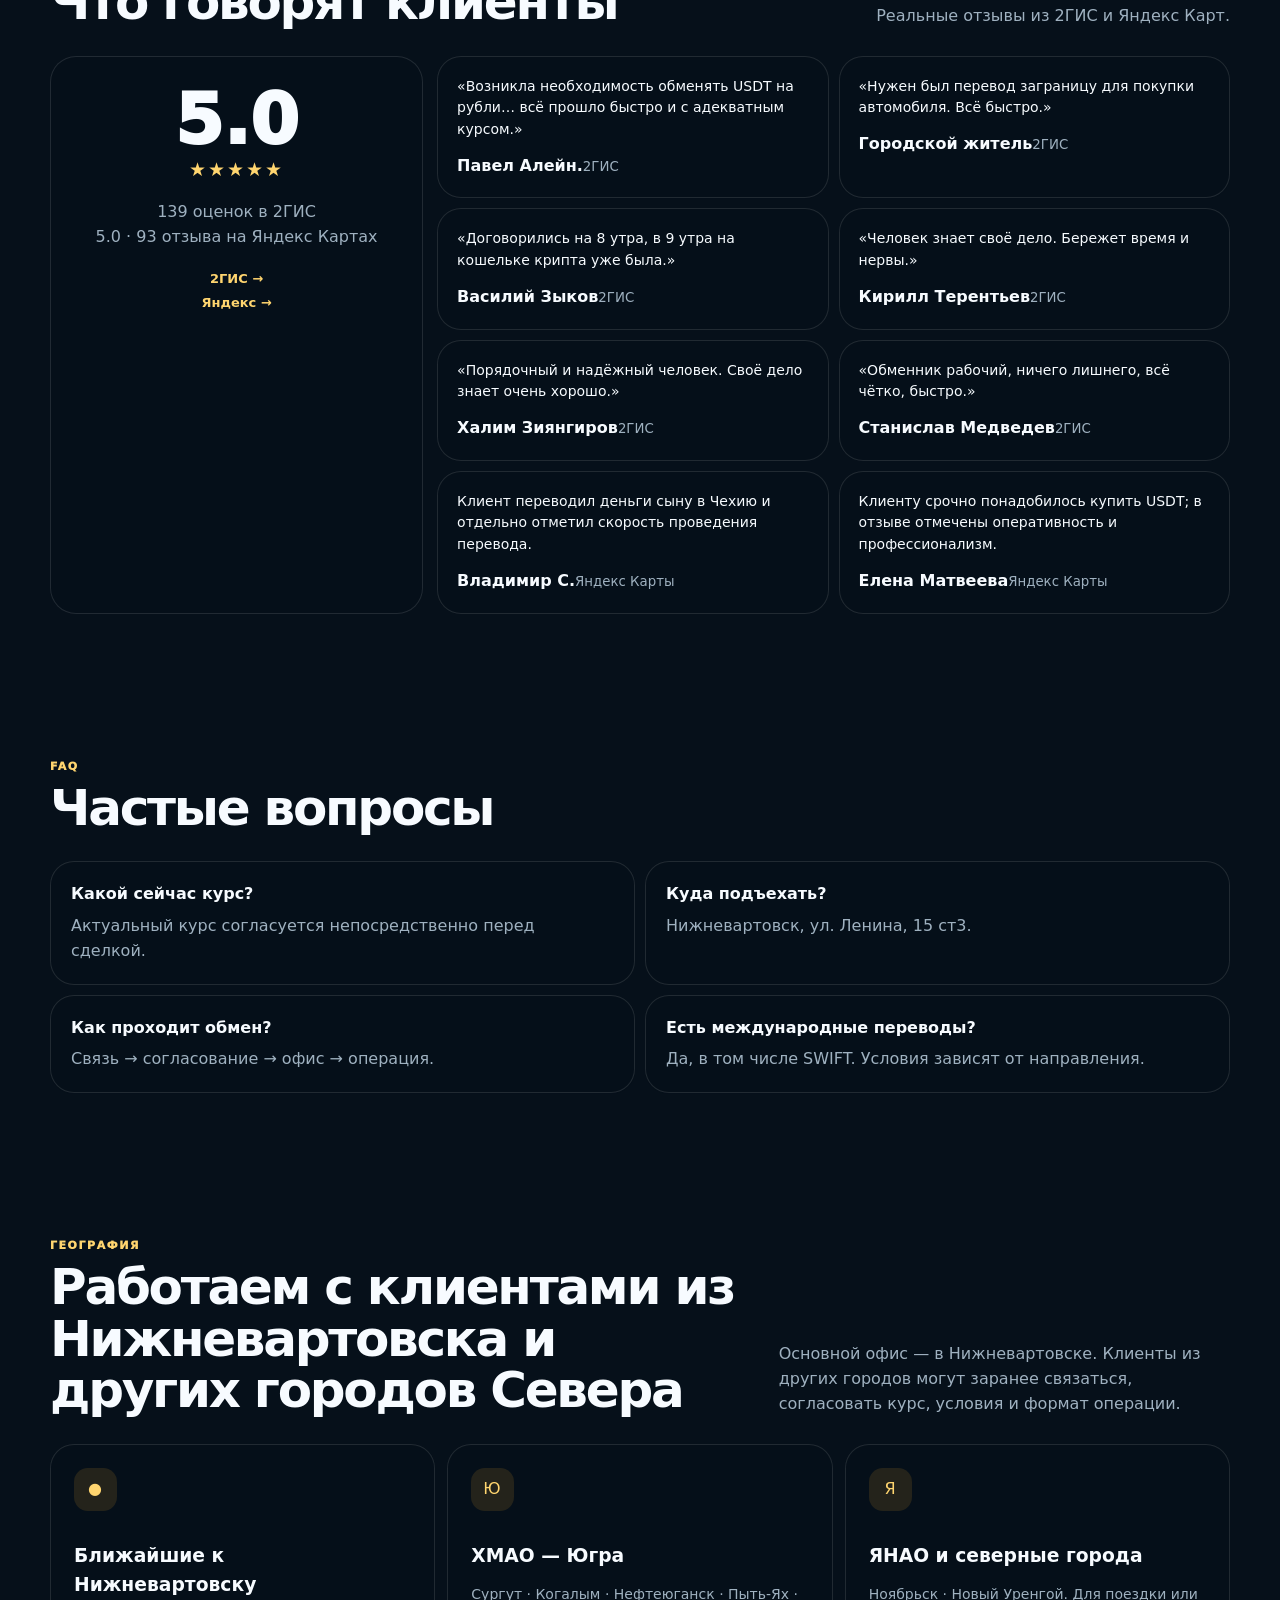
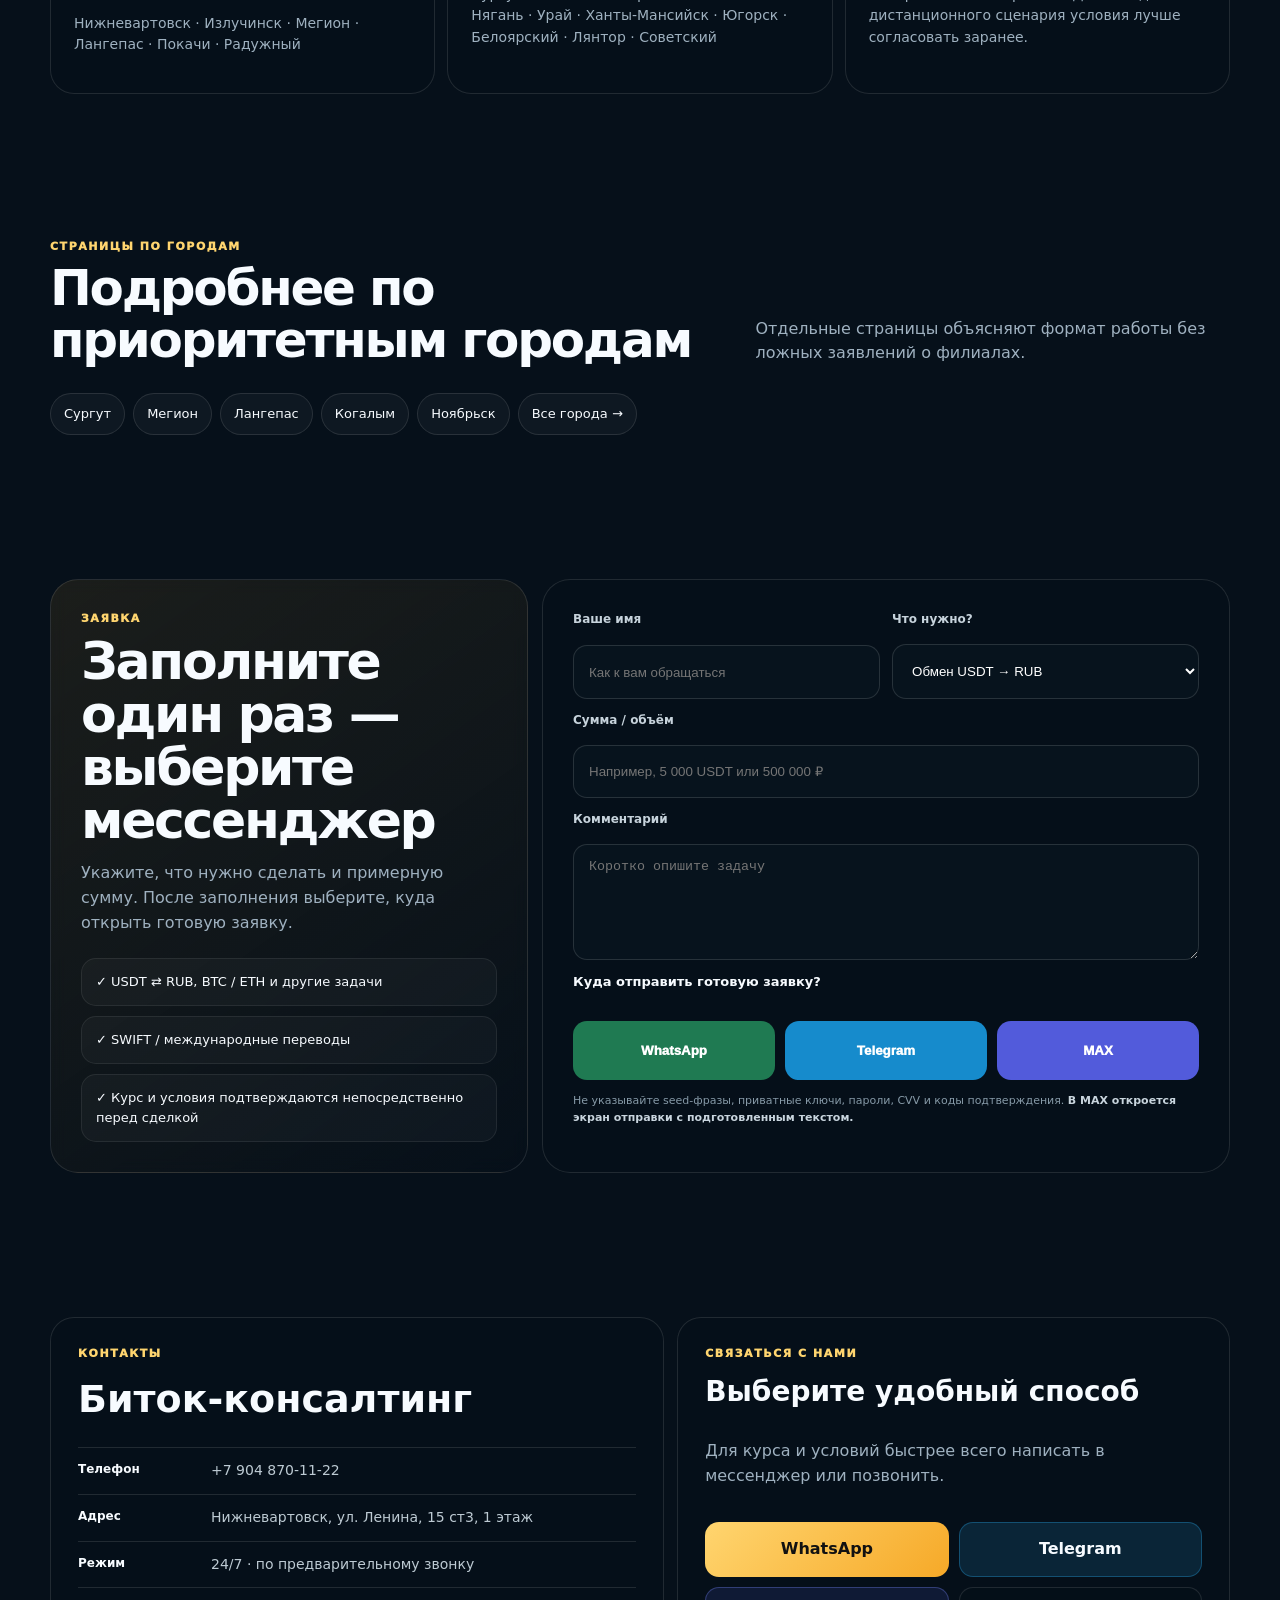
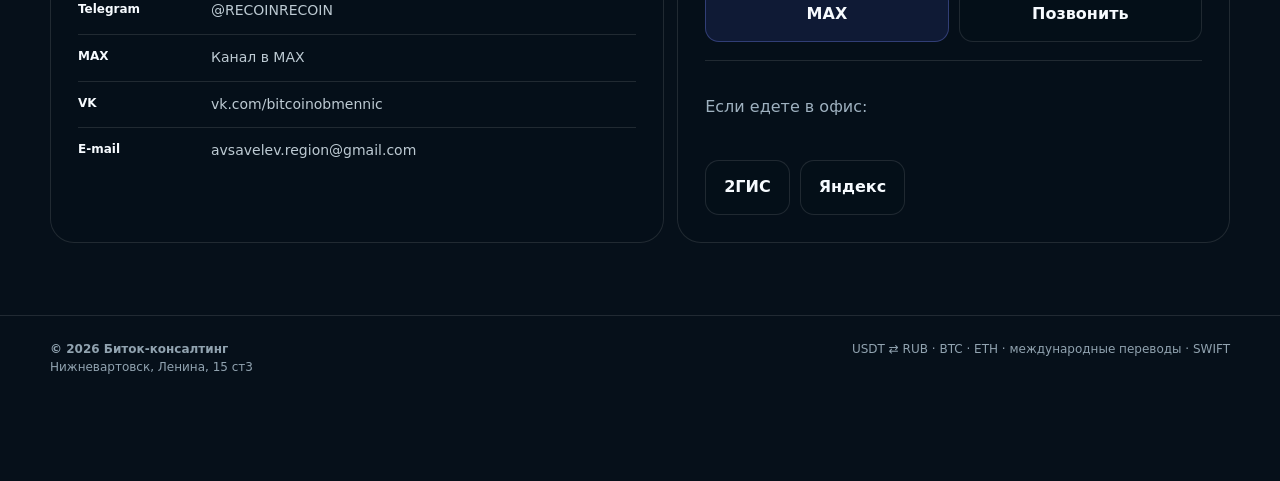
==== commit f804a74f: "SEO: publish priority city service pages and hub" ====
--- a/index.html
+++ b/index.html
@@ -52,7 +52,7 @@
 </script>
 <link rel="icon" href="favicon.svg" type="image/svg+xml">
 <style>
-:root{--bg:#06101a;--text:#f7fbff;--muted:#9fb1c0;--line:rgba(255,255,255,.11);--gold:#f6a928;--gold2:#ffd56f;--green:#42e2b0;--blue:#4eb4ff;--r:24px}*{box-sizing:border-box}html{scroll-behavior:smooth}body{margin:0;color:var(--text);font-family:Inter,system-ui,-apple-system,"Segoe UI",Roboto,Arial,sans-serif;line-height:1.55;background:#06101a;overflow-x:hidden}body:before{content:"";position:fixed;inset:0;background:linear-gradient(rgba(5,10,16,.74),rgba(5,10,16,.9)),url("assets/crypto-bg.svg") center/cover no-repeat;opacity:.72;pointer-events:none;z-index:-1}a{color:inherit;text-decoration:none}.wrap{width:min(1180px,calc(100% - 34px));margin:auto}.top{padding:8px;text-align:center;font-size:12px;color:#c8d4dc;background:#0b1b28;border-bottom:1px solid var(--line)}.nav{position:sticky;top:0;z-index:50;background:rgba(6,16,26,.88);backdrop-filter:blur(16px);border-bottom:1px solid var(--line)}.navin{height:70px;display:flex;align-items:center;justify-content:space-between;gap:18px}.brand{display:flex;align-items:center;gap:10px;font-weight:950}.mark{width:40px;height:40px;border-radius:13px;display:grid;place-items:center;background:linear-gradient(135deg,var(--gold2),var(--gold));color:#101010;font-size:23px}.brand small{display:block;color:var(--muted);font-size:10px;letter-spacing:.08em;text-transform:uppercase}.links{display:flex;gap:18px;color:#afbec9;font-size:14px}.phone{font-weight:950}.hero{padding:58px 0 32px;display:grid;grid-template-columns:1.05fr .95fr;gap:28px}.hero-copy{padding:26px 0}.eyebrow{display:inline-flex;padding:8px 12px;border:1px solid var(--line);border-radius:999px;background:rgba(255,255,255,.04);font-size:13px}.hero h1{font-size:clamp(48px,6.3vw,80px);line-height:.94;letter-spacing:-.06em;margin:20px 0}.gold{color:var(--gold2)}.lead{font-size:clamp(17px,2vw,21px);color:#c5d2da;max-width:700px}.actions{display:flex;gap:10px;flex-wrap:wrap;margin-top:24px}.btn{display:inline-flex;justify-content:center;align-items:center;gap:8px;padding:14px 18px;border:1px solid var(--line);border-radius:14px;background:rgba(6,16,26,.65);font-weight:900;cursor:pointer;transition:.18s}.btn:hover{transform:translateY(-1px);border-color:rgba(255,255,255,.22)}.btn.primary{border:0;background:linear-gradient(135deg,var(--gold2),var(--gold));color:#111}.btn.telegram{background:rgba(42,171,238,.14);border-color:rgba(42,171,238,.32)}.btn.max{background:rgba(88,101,242,.13);border-color:rgba(126,137,255,.32)}.hero-card{position:relative;overflow:hidden;border:1px solid var(--line);border-radius:30px;min-height:560px;background:#071019;box-shadow:0 28px 90px rgba(0,0,0,.4)}.hero-card:before{content:"";position:absolute;inset:0;background:url("assets/crypto-bg.svg") center/cover no-repeat;opacity:.82}.hero-card:after{content:"";position:absolute;inset:0;background:linear-gradient(to top,rgba(3,8,14,.92),rgba(3,8,14,.18))}.hero-info{position:absolute;z-index:2;left:20px;right:20px;bottom:20px;padding:20px;border:1px solid rgba(255,255,255,.16);border-radius:20px;background:rgba(5,14,22,.78);backdrop-filter:blur(10px)}.hero-info strong{font-size:34px;display:block}.tokens{display:flex;gap:8px;flex-wrap:wrap;margin-top:14px}.token{padding:8px 10px;border:1px solid var(--line);border-radius:999px;background:rgba(255,255,255,.04);font-size:12px;font-weight:900}.stats{display:grid;grid-template-columns:repeat(4,1fr);gap:11px;padding:10px 0 22px}.stat,.card,.review,.faq,.contact,.route,.request-copy,.request-form{border:1px solid var(--line);background:rgba(6,16,26,.76);backdrop-filter:blur(8px);border-radius:var(--r)}.stat{padding:18px}.stat b{display:block;font-size:26px}.stat span{color:var(--muted);font-size:12px}section{padding:72px 0}.head{display:flex;justify-content:space-between;align-items:end;gap:25px;margin-bottom:27px}.tag{display:block;color:var(--gold2);font-size:11px;font-weight:950;letter-spacing:.14em;text-transform:uppercase;margin-bottom:8px}.head h2{font-size:clamp(32px,4.2vw,50px);line-height:1.03;letter-spacing:-.045em;margin:0}.head p{max-width:600px;color:var(--muted);margin:0}.office{display:grid;grid-template-columns:1.15fr .85fr;gap:14px}.gallery{display:grid;grid-template-columns:1.2fr .8fr;gap:10px;min-height:570px}.photo,.small{position:relative;overflow:hidden;border:1px solid var(--line);border-radius:26px;background:#08121a}.photo img,.small img{width:100%;height:100%;object-fit:cover;display:block}.stack{display:grid;grid-template-rows:1fr 1fr;gap:10px}.cap{position:absolute;left:12px;right:12px;bottom:12px;padding:12px;border-radius:14px;background:rgba(4,10,15,.78);backdrop-filter:blur(9px);border:1px solid rgba(255,255,255,.13);font-size:12px}.cap b{display:block;font-size:14px}.cap span{color:#bdcad3}.office-copy{border:1px solid var(--line);background:rgba(6,16,26,.76);border-radius:var(--r);padding:28px;display:flex;flex-direction:column;justify-content:center}.office-copy h3{font-size:34px;line-height:1.08;letter-spacing:-.04em;margin:0 0 12px}.office-copy p{color:var(--muted)}.office-points{display:grid;grid-template-columns:1fr 1fr;gap:10px;margin:20px 0}.point{padding:15px;border:1px solid rgba(255,255,255,.07);border-radius:17px;background:rgba(255,255,255,.03)}.point b{display:block}.point span{color:var(--muted);font-size:12px}.flow{display:grid;grid-template-columns:repeat(4,1fr);gap:11px}.step{padding:22px;border:1px solid var(--line);border-radius:22px;background:rgba(6,16,26,.72)}.num{width:36px;height:36px;border-radius:12px;display:grid;place-items:center;background:rgba(246,169,40,.15);color:var(--gold2);font-weight:950;margin-bottom:25px}.step h3{margin:0 0 7px}.step p{margin:0;color:var(--muted);font-size:14px}.services{display:grid;grid-template-columns:repeat(3,1fr);gap:12px}.card{padding:23px;min-height:230px}.ico{width:43px;height:43px;border-radius:14px;display:grid;place-items:center;background:rgba(246,169,40,.13);color:var(--gold2);margin-bottom:30px}.card h3{margin:0 0 8px}.card p{color:var(--muted);font-size:14px}.reviews-layout{display:grid;grid-template-columns:.32fr .68fr;gap:14px}.score{padding:28px;border:1px solid var(--line);border-radius:26px;background:rgba(6,16,26,.78);text-align:center}.score .big{font-size:70px;font-weight:950;line-height:1}.stars{color:var(--gold2);letter-spacing:2px;font-size:19px}.score p{color:var(--muted)}.score a{color:var(--gold2);font-weight:900;font-size:13px}.reviews{display:grid;grid-template-columns:1fr 1fr;gap:10px}.review{padding:19px}.review p{margin:0 0 13px;font-size:14px}.review small{color:var(--muted)}.faqs{display:grid;grid-template-columns:1fr 1fr;gap:10px}.faq{padding:20px}.faq b{display:block;margin-bottom:7px}.faq p{margin:0;color:var(--muted)}.request{display:grid;grid-template-columns:.82fr 1.18fr;gap:14px}.request-copy,.request-form{padding:30px;border-radius:28px}.request-copy{background:linear-gradient(145deg,rgba(246,169,40,.09),rgba(6,16,26,.84));display:flex;flex-direction:column;justify-content:center}.request-copy h2{font-size:clamp(34px,4.2vw,52px);line-height:1.02;letter-spacing:-.045em;margin:0 0 14px}.request-copy p{color:var(--muted);margin:0 0 22px}.request-notes{display:grid;gap:10px}.request-note{padding:13px 14px;border:1px solid rgba(255,255,255,.08);border-radius:15px;background:rgba(255,255,255,.03);font-size:13px}.request-form{display:grid;grid-template-columns:1fr 1fr;gap:12px}.field{display:grid;gap:7px}.field.full{grid-column:1/-1}.field label{font-size:12px;font-weight:900;color:#c7d3dc}.field input,.field select,.field textarea{width:100%;border:1px solid rgba(255,255,255,.13);background:#07131d;color:#fff;border-radius:14px;padding:14px 15px;outline:none}.field input:focus,.field select:focus,.field textarea:focus{border-color:rgba(246,169,40,.7);box-shadow:0 0 0 3px rgba(246,169,40,.08)}.field textarea{min-height:108px;resize:vertical}.send-title{grid-column:1/-1;font-size:13px;font-weight:900}.send-grid{grid-column:1/-1;display:grid;grid-template-columns:repeat(3,1fr);gap:10px}.send-btn{border:0;border-radius:14px;padding:14px 12px;font-weight:950;cursor:pointer;color:#fff;transition:.18s}.send-btn:hover{transform:translateY(-1px)}.send-btn.wa{background:#1f7a52}.send-btn.tg{background:#168bcc}.send-btn.mx{background:#525bdb}.send-hint{grid-column:1/-1;color:#879aa8;font-size:11px}.send-hint b{color:#c9d5de}.contacts{display:grid;grid-template-columns:1fr .9fr;gap:13px}.contact,.route{padding:27px}.contact h2{font-size:38px;margin:0 0 18px}.row{display:grid;grid-template-columns:120px 1fr;gap:13px;padding:12px 0;border-top:1px solid var(--line)}.row b{font-size:12px}.row a,.row span{font-size:14px;color:#bdcad3}.route{display:flex;flex-direction:column;justify-content:center}.route h3{font-size:28px;margin:0 0 9px}.route p{color:var(--muted)}.contact-buttons{display:grid;grid-template-columns:1fr 1fr;gap:10px;margin-top:18px}.route-sep{height:1px;background:var(--line);margin:18px 0}.footer{padding:24px 0 104px;border-top:1px solid var(--line);color:#91a3b0;font-size:12px}.footerin{display:flex;justify-content:space-between;gap:20px}.float{display:none}
+:root{--bg:#06101a;--text:#f7fbff;--muted:#9fb1c0;--line:rgba(255,255,255,.11);--gold:#f6a928;--gold2:#ffd56f;--green:#42e2b0;--blue:#4eb4ff;--r:24px}*{box-sizing:border-box}html{scroll-behavior:smooth}body{margin:0;color:var(--text);font-family:Inter,system-ui,-apple-system,"Segoe UI",Roboto,Arial,sans-serif;line-height:1.55;background:#06101a;overflow-x:hidden}body:before{content:"";position:fixed;inset:0;background:linear-gradient(rgba(5,10,16,.74),rgba(5,10,16,.9)),url("assets/crypto-bg.svg") center/cover no-repeat;opacity:.72;pointer-events:none;z-index:-1}a{color:inherit;text-decoration:none}.wrap{width:min(1180px,calc(100% - 34px));margin:auto}.top{padding:8px;text-align:center;font-size:12px;color:#c8d4dc;background:#0b1b28;border-bottom:1px solid var(--line)}.nav{position:sticky;top:0;z-index:50;background:rgba(6,16,26,.88);backdrop-filter:blur(16px);border-bottom:1px solid var(--line)}.navin{height:70px;display:flex;align-items:center;justify-content:space-between;gap:18px}.brand{display:flex;align-items:center;gap:10px;font-weight:950}.mark{width:40px;height:40px;border-radius:13px;display:grid;place-items:center;background:linear-gradient(135deg,var(--gold2),var(--gold));color:#101010;font-size:23px}.brand small{display:block;color:var(--muted);font-size:10px;letter-spacing:.08em;text-transform:uppercase}.links{display:flex;gap:18px;color:#afbec9;font-size:14px}.phone{font-weight:950}.hero{padding:58px 0 32px;display:grid;grid-template-columns:1.05fr .95fr;gap:28px}.hero-copy{padding:26px 0}.eyebrow{display:inline-flex;padding:8px 12px;border:1px solid var(--line);border-radius:999px;background:rgba(255,255,255,.04);font-size:13px}.hero h1{font-size:clamp(48px,6.3vw,80px);line-height:.94;letter-spacing:-.06em;margin:20px 0}.gold{color:var(--gold2)}.lead{font-size:clamp(17px,2vw,21px);color:#c5d2da;max-width:700px}.actions{display:flex;gap:10px;flex-wrap:wrap;margin-top:24px}.btn{display:inline-flex;justify-content:center;align-items:center;gap:8px;padding:14px 18px;border:1px solid var(--line);border-radius:14px;background:rgba(6,16,26,.65);font-weight:900;cursor:pointer;transition:.18s}.btn:hover{transform:translateY(-1px);border-color:rgba(255,255,255,.22)}.btn.primary{border:0;background:linear-gradient(135deg,var(--gold2),var(--gold));color:#111}.btn.telegram{background:rgba(42,171,238,.14);border-color:rgba(42,171,238,.32)}.btn.max{background:rgba(88,101,242,.13);border-color:rgba(126,137,255,.32)}.hero-card{position:relative;overflow:hidden;border:1px solid var(--line);border-radius:30px;min-height:560px;background:#071019;box-shadow:0 28px 90px rgba(0,0,0,.4)}.hero-card:before{content:"";position:absolute;inset:0;background:url("assets/crypto-bg.svg") center/cover no-repeat;opacity:.82}.hero-card:after{content:"";position:absolute;inset:0;background:linear-gradient(to top,rgba(3,8,14,.92),rgba(3,8,14,.18))}.hero-info{position:absolute;z-index:2;left:20px;right:20px;bottom:20px;padding:20px;border:1px solid rgba(255,255,255,.16);border-radius:20px;background:rgba(5,14,22,.78);backdrop-filter:blur(10px)}.hero-info strong{font-size:34px;display:block}.tokens{display:flex;gap:8px;flex-wrap:wrap;margin-top:14px}.token{padding:8px 10px;border:1px solid var(--line);border-radius:999px;background:rgba(255,255,255,.04);font-size:12px;font-weight:900}.stats{display:grid;grid-template-columns:repeat(4,1fr);gap:11px;padding:10px 0 22px}.stat,.card,.review,.faq,.contact,.route,.request-copy,.request-form{border:1px solid var(--line);background:rgba(6,16,26,.76);backdrop-filter:blur(8px);border-radius:var(--r)}.stat{padding:18px}.stat b{display:block;font-size:26px}.stat span{color:var(--muted);font-size:12px}section{padding:72px 0}.head{display:flex;justify-content:space-between;align-items:end;gap:25px;margin-bottom:27px}.tag{display:block;color:var(--gold2);font-size:11px;font-weight:950;letter-spacing:.14em;text-transform:uppercase;margin-bottom:8px}.head h2{font-size:clamp(32px,4.2vw,50px);line-height:1.03;letter-spacing:-.045em;margin:0}.head p{max-width:600px;color:var(--muted);margin:0}.office{display:grid;grid-template-columns:1.15fr .85fr;gap:14px}.gallery{display:grid;grid-template-columns:1.2fr .8fr;gap:10px;min-height:570px}.photo,.small{position:relative;overflow:hidden;border:1px solid var(--line);border-radius:26px;background:#08121a}.photo img,.small img{width:100%;height:100%;object-fit:cover;display:block}.stack{display:grid;grid-template-rows:1fr 1fr;gap:10px}.cap{position:absolute;left:12px;right:12px;bottom:12px;padding:12px;border-radius:14px;background:rgba(4,10,15,.78);backdrop-filter:blur(9px);border:1px solid rgba(255,255,255,.13);font-size:12px}.cap b{display:block;font-size:14px}.cap span{color:#bdcad3}.office-copy{border:1px solid var(--line);background:rgba(6,16,26,.76);border-radius:var(--r);padding:28px;display:flex;flex-direction:column;justify-content:center}.office-copy h3{font-size:34px;line-height:1.08;letter-spacing:-.04em;margin:0 0 12px}.office-copy p{color:var(--muted)}.office-points{display:grid;grid-template-columns:1fr 1fr;gap:10px;margin:20px 0}.point{padding:15px;border:1px solid rgba(255,255,255,.07);border-radius:17px;background:rgba(255,255,255,.03)}.point b{display:block}.point span{color:var(--muted);font-size:12px}.flow{display:grid;grid-template-columns:repeat(4,1fr);gap:11px}.step{padding:22px;border:1px solid var(--line);border-radius:22px;background:rgba(6,16,26,.72)}.num{width:36px;height:36px;border-radius:12px;display:grid;place-items:center;background:rgba(246,169,40,.15);color:var(--gold2);font-weight:950;margin-bottom:25px}.step h3{margin:0 0 7px}.step p{margin:0;color:var(--muted);font-size:14px}.services{display:grid;grid-template-columns:repeat(3,1fr);gap:12px}.card{padding:23px;min-height:230px}.ico{width:43px;height:43px;border-radius:14px;display:grid;place-items:center;background:rgba(246,169,40,.13);color:var(--gold2);margin-bottom:30px}.card h3{margin:0 0 8px}.card p{color:var(--muted);font-size:14px}.reviews-layout{display:grid;grid-template-columns:.32fr .68fr;gap:14px}.score{padding:28px;border:1px solid var(--line);border-radius:26px;background:rgba(6,16,26,.78);text-align:center}.score .big{font-size:70px;font-weight:950;line-height:1}.stars{color:var(--gold2);letter-spacing:2px;font-size:19px}.score p{color:var(--muted)}.score a{color:var(--gold2);font-weight:900;font-size:13px}.reviews{display:grid;grid-template-columns:1fr 1fr;gap:10px}.review{padding:19px}.review p{margin:0 0 13px;font-size:14px}.review small{color:var(--muted)}.faqs{display:grid;grid-template-columns:1fr 1fr;gap:10px}.cities{display:flex;flex-wrap:wrap;gap:8px}.city{padding:10px 13px;border:1px solid var(--line);border-radius:999px;background:rgba(255,255,255,.035);font-size:13px}.faq{padding:20px}.faq b{display:block;margin-bottom:7px}.faq p{margin:0;color:var(--muted)}.request{display:grid;grid-template-columns:.82fr 1.18fr;gap:14px}.request-copy,.request-form{padding:30px;border-radius:28px}.request-copy{background:linear-gradient(145deg,rgba(246,169,40,.09),rgba(6,16,26,.84));display:flex;flex-direction:column;justify-content:center}.request-copy h2{font-size:clamp(34px,4.2vw,52px);line-height:1.02;letter-spacing:-.045em;margin:0 0 14px}.request-copy p{color:var(--muted);margin:0 0 22px}.request-notes{display:grid;gap:10px}.request-note{padding:13px 14px;border:1px solid rgba(255,255,255,.08);border-radius:15px;background:rgba(255,255,255,.03);font-size:13px}.request-form{display:grid;grid-template-columns:1fr 1fr;gap:12px}.field{display:grid;gap:7px}.field.full{grid-column:1/-1}.field label{font-size:12px;font-weight:900;color:#c7d3dc}.field input,.field select,.field textarea{width:100%;border:1px solid rgba(255,255,255,.13);background:#07131d;color:#fff;border-radius:14px;padding:14px 15px;outline:none}.field input:focus,.field select:focus,.field textarea:focus{border-color:rgba(246,169,40,.7);box-shadow:0 0 0 3px rgba(246,169,40,.08)}.field textarea{min-height:108px;resize:vertical}.send-title{grid-column:1/-1;font-size:13px;font-weight:900}.send-grid{grid-column:1/-1;display:grid;grid-template-columns:repeat(3,1fr);gap:10px}.send-btn{border:0;border-radius:14px;padding:14px 12px;font-weight:950;cursor:pointer;color:#fff;transition:.18s}.send-btn:hover{transform:translateY(-1px)}.send-btn.wa{background:#1f7a52}.send-btn.tg{background:#168bcc}.send-btn.mx{background:#525bdb}.send-hint{grid-column:1/-1;color:#879aa8;font-size:11px}.send-hint b{color:#c9d5de}.contacts{display:grid;grid-template-columns:1fr .9fr;gap:13px}.contact,.route{padding:27px}.contact h2{font-size:38px;margin:0 0 18px}.row{display:grid;grid-template-columns:120px 1fr;gap:13px;padding:12px 0;border-top:1px solid var(--line)}.row b{font-size:12px}.row a,.row span{font-size:14px;color:#bdcad3}.route{display:flex;flex-direction:column;justify-content:center}.route h3{font-size:28px;margin:0 0 9px}.route p{color:var(--muted)}.contact-buttons{display:grid;grid-template-columns:1fr 1fr;gap:10px;margin-top:18px}.route-sep{height:1px;background:var(--line);margin:18px 0}.footer{padding:24px 0 104px;border-top:1px solid var(--line);color:#91a3b0;font-size:12px}.footerin{display:flex;justify-content:space-between;gap:20px}.float{display:none}
 @media(max-width:950px){.links{display:none}.hero,.office,.reviews-layout,.request,.contacts{grid-template-columns:1fr}.stats,.flow,.services{grid-template-columns:1fr 1fr}.gallery{min-height:500px}}
 @media(max-width:620px){.wrap{width:min(100% - 24px,1180px)}.brand small{display:none}.phone{font-size:13px}.hero{padding-top:28px}.hero-card{min-height:430px}.stats,.flow,.services,.reviews,.faqs,.office-points{grid-template-columns:1fr}.head{display:block}.head p{margin-top:11px}.gallery{grid-template-columns:1fr;min-height:auto}.photo{height:400px}.stack{grid-template-columns:1fr 1fr;grid-template-rows:none}.small{height:230px}.request-form{grid-template-columns:1fr;padding:22px}.request-copy{padding:22px}.field.full,.send-title,.send-grid,.send-hint{grid-column:auto}.send-grid{grid-template-columns:1fr}.row{grid-template-columns:95px 1fr}.footerin{flex-direction:column}.contact-buttons{grid-template-columns:1fr 1fr}.float{position:fixed;z-index:60;left:9px;right:9px;bottom:9px;display:grid;grid-template-columns:1fr 1fr;gap:8px;padding:8px;border:1px solid var(--line);border-radius:18px;background:rgba(6,16,26,.92);backdrop-filter:blur(15px)}.float a{display:flex;justify-content:center;padding:12px 8px;border-radius:12px;font-weight:950;font-size:13px}.float .call{background:linear-gradient(135deg,var(--gold2),var(--gold));color:#111}.float .wa{background:#173d31;color:#dfffee}.float .tg{background:#12364b;color:#dff6ff}.float .mx{background:#262b52;color:#eef0ff}}
 </style>
@@ -68,6 +68,7 @@
 <section id="reviews"><div class="wrap"><div class="head"><div><span class="tag">Отзывы</span><h2>Что говорят клиенты</h2></div><p>Реальные отзывы из 2ГИС и Яндекс Карт.</p></div><div class="reviews-layout"><div class="score"><div class="big">5.0</div><div class="stars">★★★★★</div><p>139 оценок в 2ГИС<br>5.0 · 93 отзыва на Яндекс Картах</p><a href="https://2gis.ru/nizhnevartovsk/firm/70000001100769448/tab/reviews" target="_blank" rel="noopener">2ГИС →</a><br><a href="https://bitkoin-obmennik-ulitsa-lenina.clients.site/" target="_blank" rel="noopener">Яндекс →</a></div><div class="reviews"><div class="review"><p>«Возникла необходимость обменять USDT на рубли… всё прошло быстро и с адекватным курсом.»</p><b>Павел Алейн.</b><small>2ГИС</small></div><div class="review"><p>«Нужен был перевод заграницу для покупки автомобиля. Всё быстро.»</p><b>Городской житель</b><small>2ГИС</small></div><div class="review"><p>«Договорились на 8 утра, в 9 утра на кошельке крипта уже была.»</p><b>Василий Зыков</b><small>2ГИС</small></div><div class="review"><p>«Человек знает своё дело. Бережет время и нервы.»</p><b>Кирилл Терентьев</b><small>2ГИС</small></div><div class="review"><p>«Порядочный и надёжный человек. Своё дело знает очень хорошо.»</p><b>Халим Зиянгиров</b><small>2ГИС</small></div><div class="review"><p>«Обменник рабочий, ничего лишнего, всё чётко, быстро.»</p><b>Станислав Медведев</b><small>2ГИС</small></div><div class="review"><p>Клиент переводил деньги сыну в Чехию и отдельно отметил скорость проведения перевода.</p><b>Владимир С.</b><small>Яндекс Карты</small></div><div class="review"><p>Клиенту срочно понадобилось купить USDT; в отзыве отмечены оперативность и профессионализм.</p><b>Елена Матвеева</b><small>Яндекс Карты</small></div></div></div></div></section>
 <section><div class="wrap"><div class="head"><div><span class="tag">FAQ</span><h2>Частые вопросы</h2></div></div><div class="faqs"><div class="faq"><b>Какой сейчас курс?</b><p>Актуальный курс согласуется непосредственно перед сделкой.</p></div><div class="faq"><b>Куда подъехать?</b><p>Нижневартовск, ул. Ленина, 15 ст3.</p></div><div class="faq"><b>Как проходит обмен?</b><p>Связь → согласование → офис → операция.</p></div><div class="faq"><b>Есть международные переводы?</b><p>Да, в том числе SWIFT. Условия зависят от направления.</p></div></div></div></section>
 <section id="geo"><div class="wrap"><div class="head"><div><span class="tag">География</span><h2>Работаем с клиентами из Нижневартовска и других городов Севера</h2></div><p>Основной офис — в Нижневартовске. Клиенты из других городов могут заранее связаться, согласовать курс, условия и формат операции.</p></div><div class="services"><div class="card"><div class="ico">●</div><h3>Ближайшие к Нижневартовску</h3><p>Нижневартовск · Излучинск · Мегион · Лангепас · Покачи · Радужный</p></div><div class="card"><div class="ico">Ю</div><h3>ХМАО — Югра</h3><p>Сургут · Когалым · Нефтеюганск · Пыть-Ях · Нягань · Урай · Ханты-Мансийск · Югорск · Белоярский · Лянтор · Советский</p></div><div class="card"><div class="ico">Я</div><h3>ЯНАО и северные города</h3><p>Ноябрьск · Новый Уренгой. Для поездки или дистанционного сценария условия лучше согласовать заранее.</p></div></div></div></section>
+<section><div class="wrap"><div class="head"><div><span class="tag">Страницы по городам</span><h2>Подробнее по приоритетным городам</h2></div><p>Отдельные страницы объясняют формат работы без ложных заявлений о филиалах.</p></div><div class="cities"><a class="city" href="/surgut/">Сургут</a><a class="city" href="/megion/">Мегион</a><a class="city" href="/langepas/">Лангепас</a><a class="city" href="/kogalym/">Когалым</a><a class="city" href="/noyabrsk/">Ноябрьск</a><a class="city" href="/cities/">Все города →</a></div></div></section>
 <section id="request"><div class="wrap"><div class="request"><div class="request-copy"><span class="tag">Заявка</span><h2>Заполните один раз — выберите мессенджер</h2><p>Укажите, что нужно сделать и примерную сумму. После заполнения выберите, куда открыть готовую заявку.</p><div class="request-notes"><div class="request-note">✓ USDT ⇄ RUB, BTC / ETH и другие задачи</div><div class="request-note">✓ SWIFT / международные переводы</div><div class="request-note">✓ Курс и условия подтверждаются непосредственно перед сделкой</div></div></div><form class="request-form" id="requestForm" onsubmit="return false;"><div class="field"><label for="reqName">Ваше имя</label><input id="reqName" autocomplete="name" placeholder="Как к вам обращаться"></div><div class="field"><label for="reqTopic">Что нужно?</label><select id="reqTopic"><option>Обмен USDT → RUB</option><option>Покупка USDT за RUB</option><option>BTC / ETH / другая криптовалюта</option><option>SWIFT / международный перевод</option><option>Получение средств из-за рубежа</option><option>Криптокошелёк / консультация</option><option>Другой вопрос</option></select></div><div class="field full"><label for="reqAmount">Сумма / объём</label><input id="reqAmount" inputmode="decimal" placeholder="Например, 5 000 USDT или 500 000 ₽"></div><div class="field full"><label for="reqComment">Комментарий</label><textarea id="reqComment" placeholder="Коротко опишите задачу"></textarea></div><div class="send-title">Куда отправить готовую заявку?</div><div class="send-grid"><button class="send-btn wa" type="button" data-channel="wa">WhatsApp</button><button class="send-btn tg" type="button" data-channel="tg">Telegram</button><button class="send-btn mx" type="button" data-channel="mx">MAX</button></div><div class="send-hint">Не указывайте seed-фразы, приватные ключи, пароли, CVV и коды подтверждения. <b>В MAX откроется экран отправки с подготовленным текстом.</b></div></form></div></div></section>
 <section id="contacts"><div class="wrap contacts"><div class="contact"><span class="tag">Контакты</span><h2>Биток-консалтинг</h2><div class="row"><b>Телефон</b><a href="tel:+79048701122">+7 904 870-11-22</a></div><div class="row"><b>Адрес</b><span>Нижневартовск, ул. Ленина, 15 ст3, 1 этаж</span></div><div class="row"><b>Режим</b><span>24/7 · по предварительному звонку</span></div><div class="row"><b>Telegram</b><a href="https://t.me/RECOINRECOIN" target="_blank" rel="noopener">@RECOINRECOIN</a></div><div class="row"><b>MAX</b><a href="https://max.ru/join/5TgUrMl_4Y2pn0rarMmSDbeNSzWKERsUk0MjILA8EJk" target="_blank" rel="noopener">Канал в MAX</a></div><div class="row"><b>VK</b><a href="https://vk.com/bitcoinobmennic" target="_blank" rel="noopener">vk.com/bitcoinobmennic</a></div><div class="row"><b>E-mail</b><a href="mailto:avsavelev.region@gmail.com">avsavelev.region@gmail.com</a></div></div><div class="route"><span class="tag">Связаться с нами</span><h3>Выберите удобный способ</h3><p>Для курса и условий быстрее всего написать в мессенджер или позвонить.</p><div class="contact-buttons"><a class="btn primary" href="https://wa.me/79048701122" target="_blank" rel="noopener">WhatsApp</a><a class="btn telegram" href="https://t.me/RECOINRECOIN" target="_blank" rel="noopener">Telegram</a><a class="btn max" href="https://max.ru/join/5TgUrMl_4Y2pn0rarMmSDbeNSzWKERsUk0MjILA8EJk" target="_blank" rel="noopener">MAX</a><a class="btn" href="tel:+79048701122">Позвонить</a></div><div class="route-sep"></div><p>Если едете в офис:</p><div class="actions"><a class="btn" href="https://2gis.ru/nizhnevartovsk/firm/70000001100769448" target="_blank" rel="noopener">2ГИС</a><a class="btn" href="https://yandex.com/maps/org/bitkoin_obmennik/28912170282/" target="_blank" rel="noopener">Яндекс</a></div></div></div></section>
 </main>
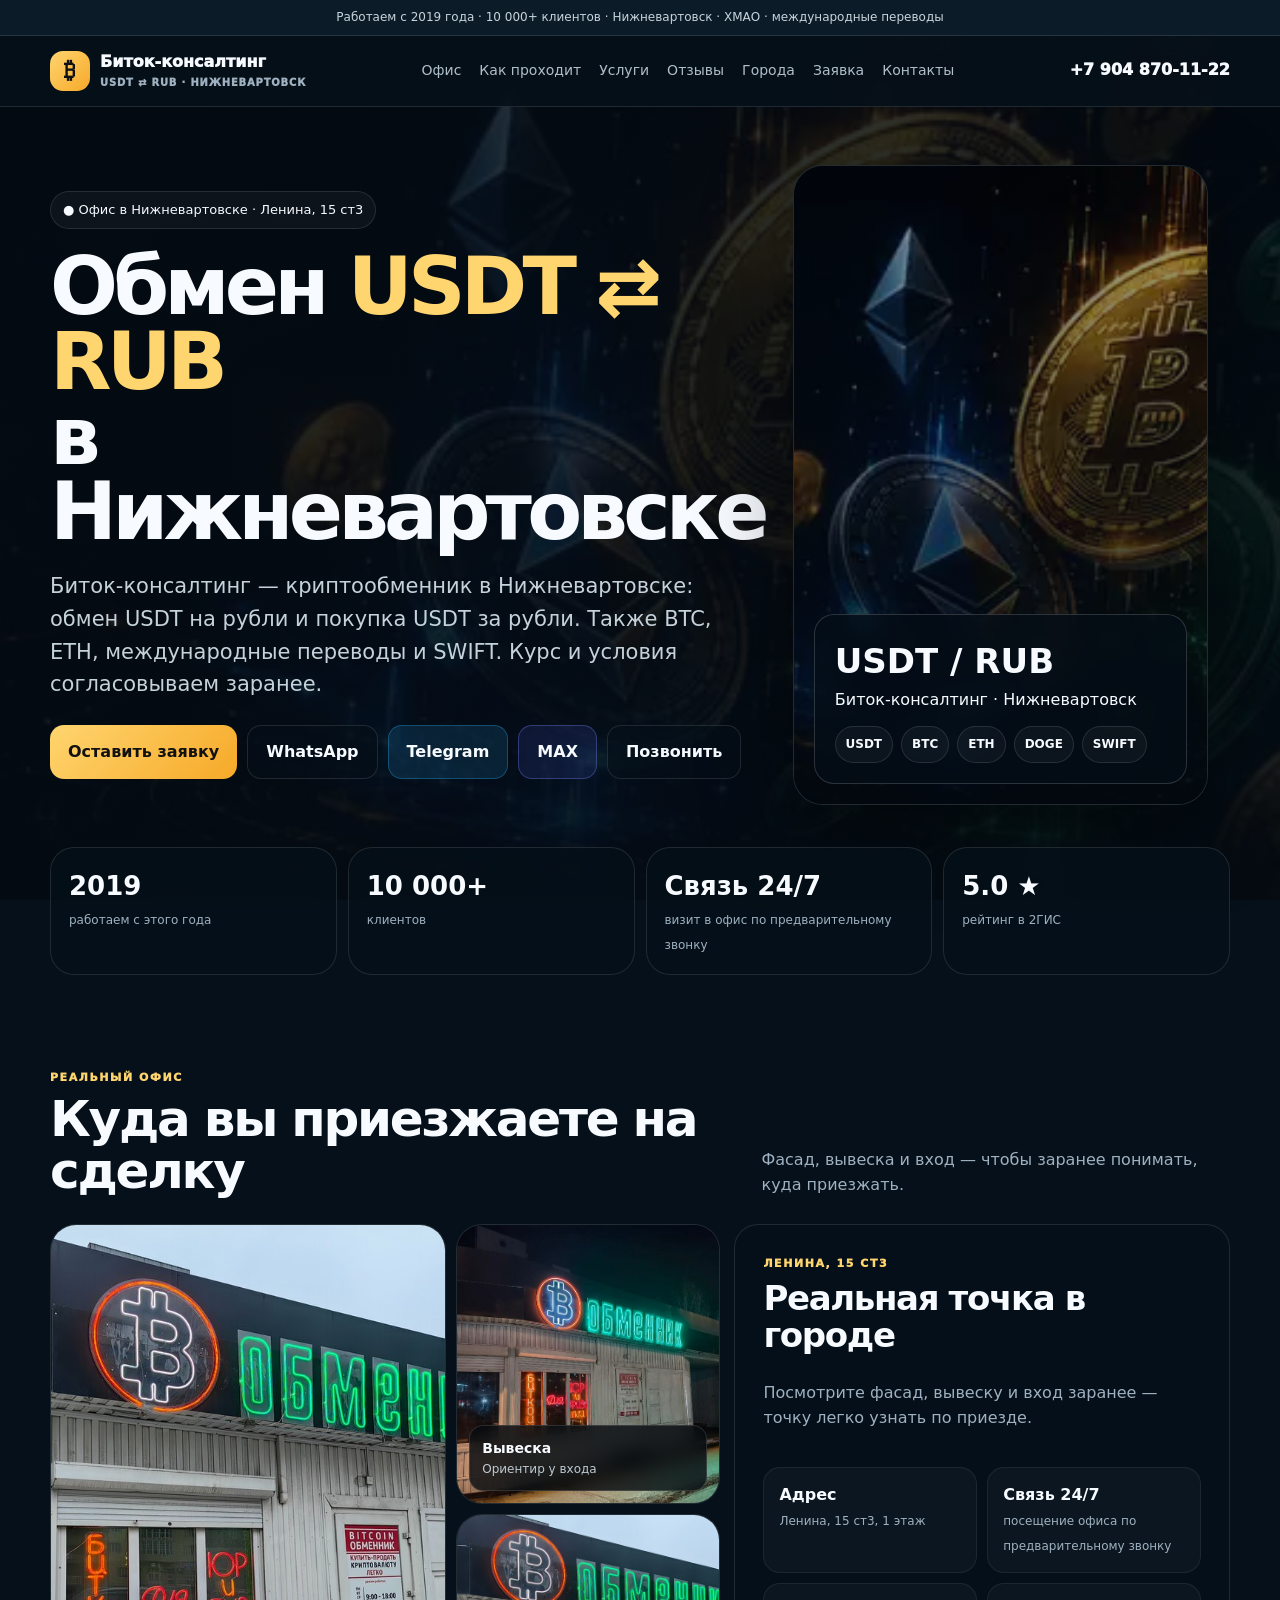
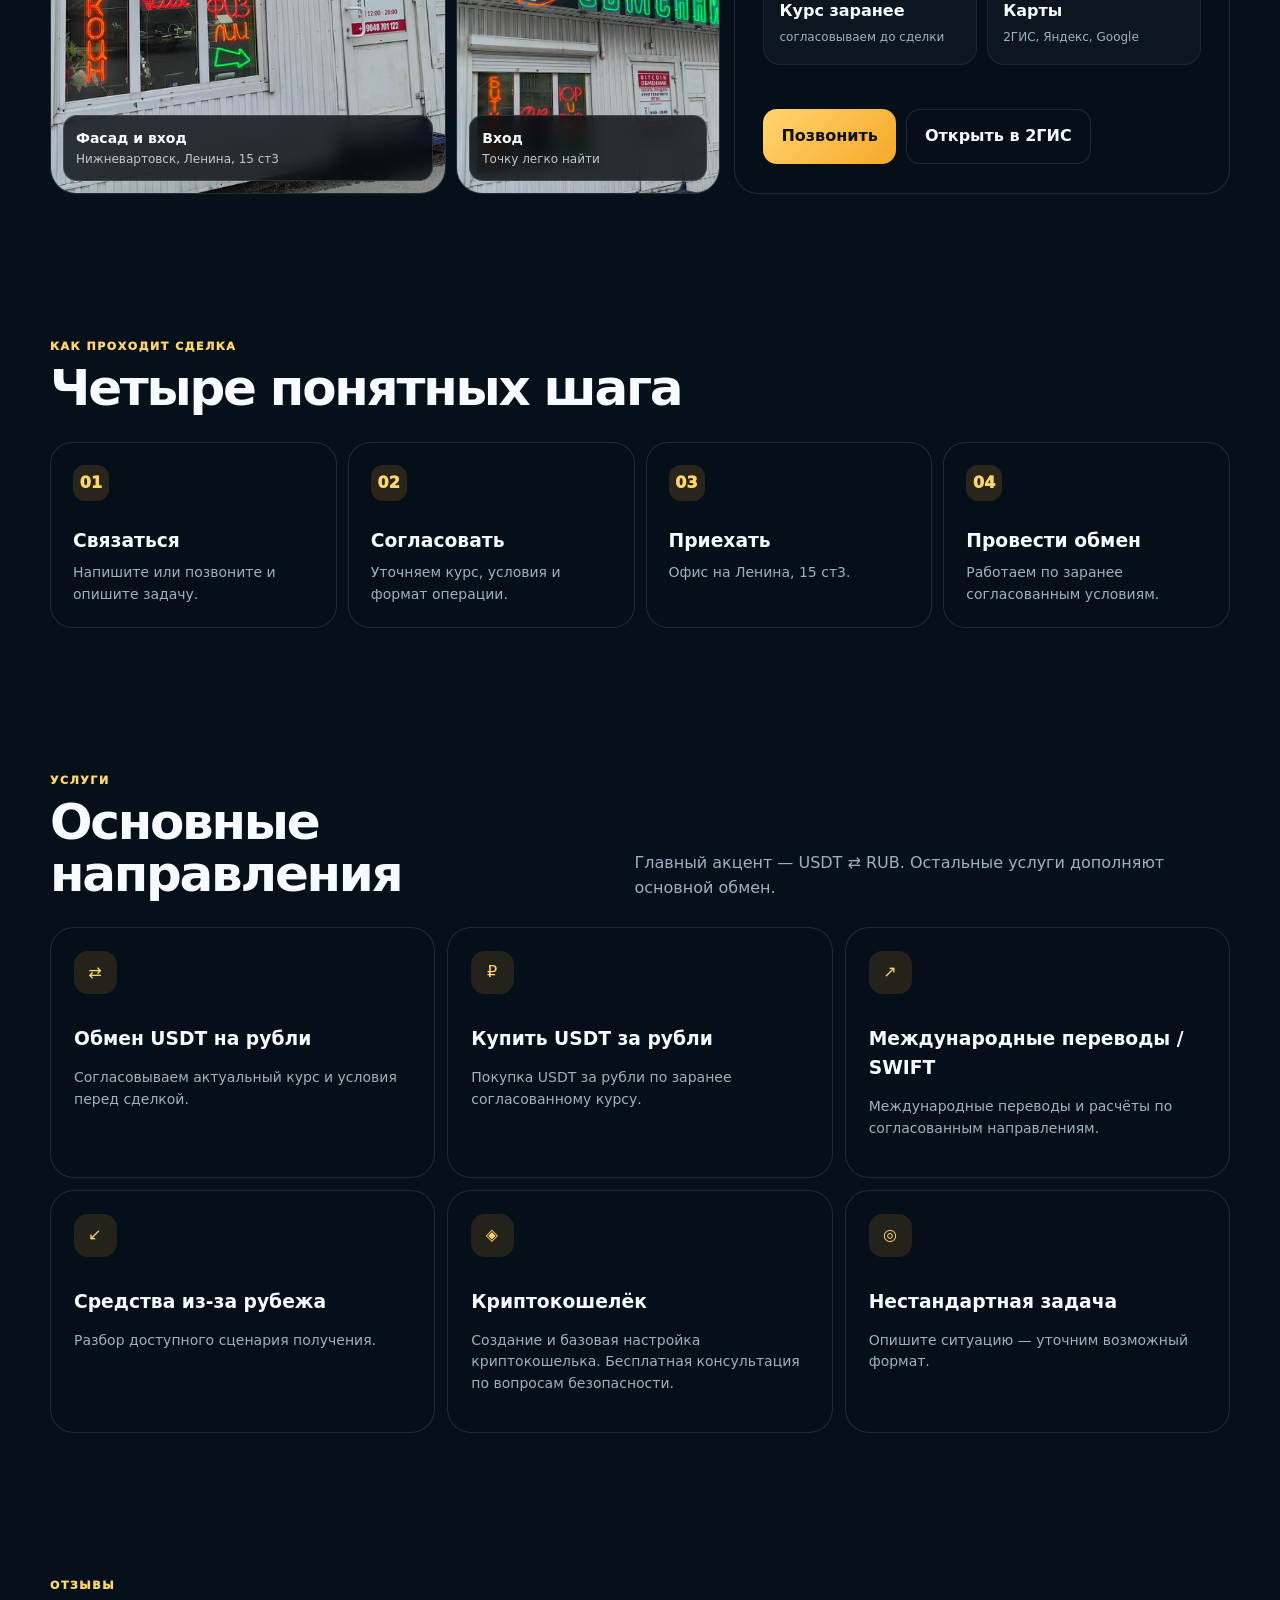
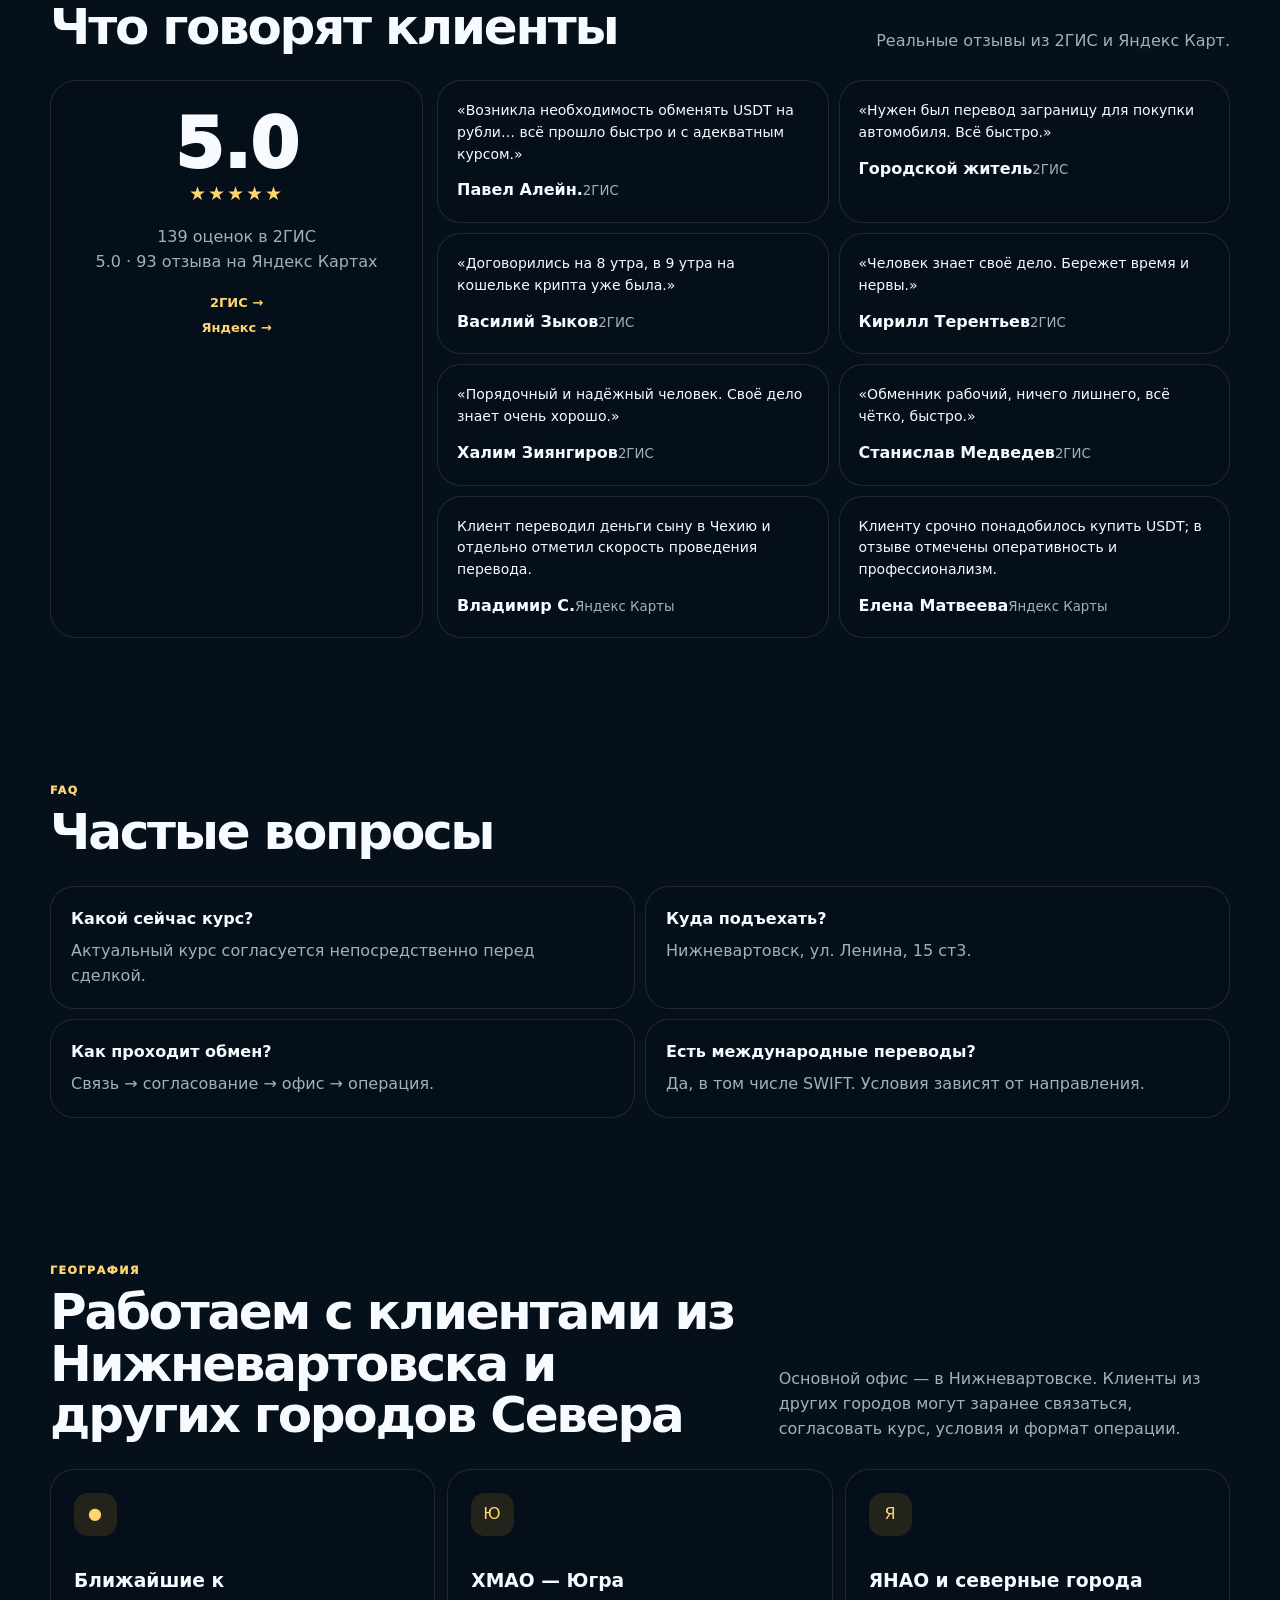
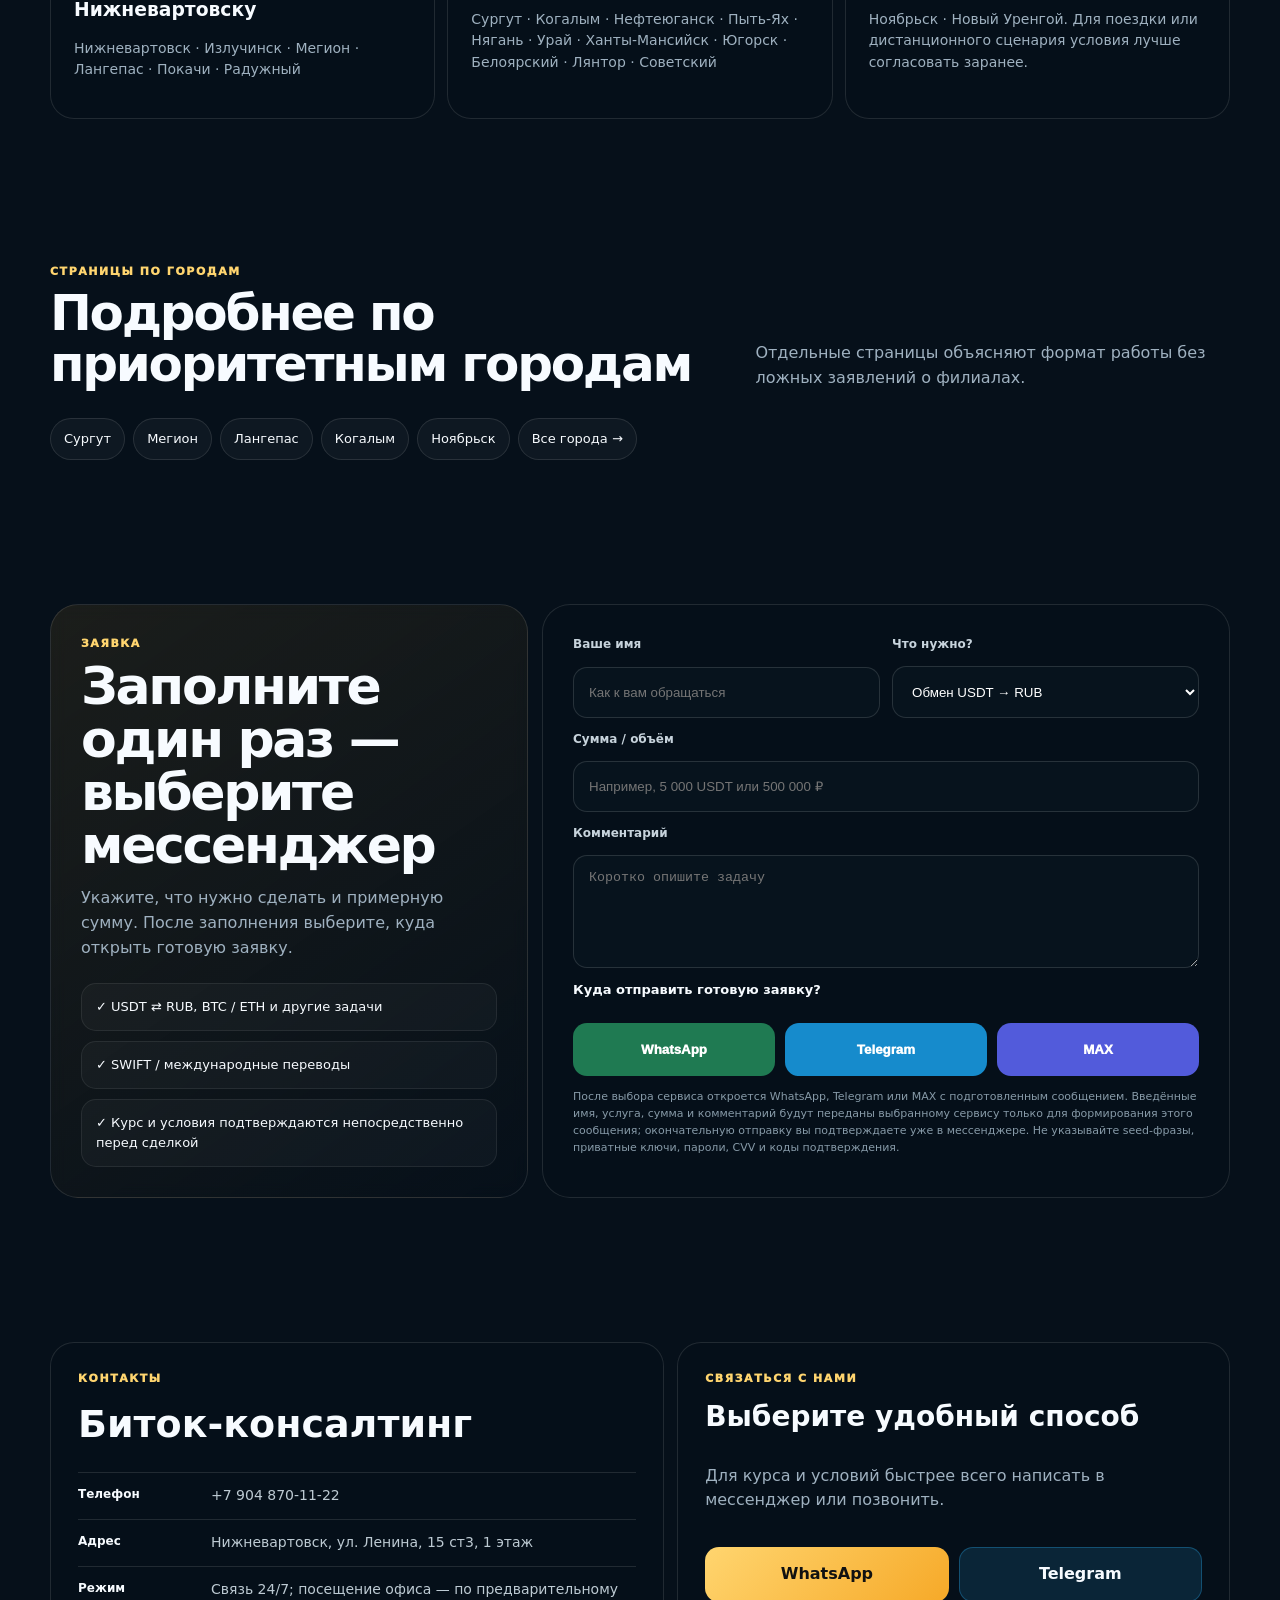
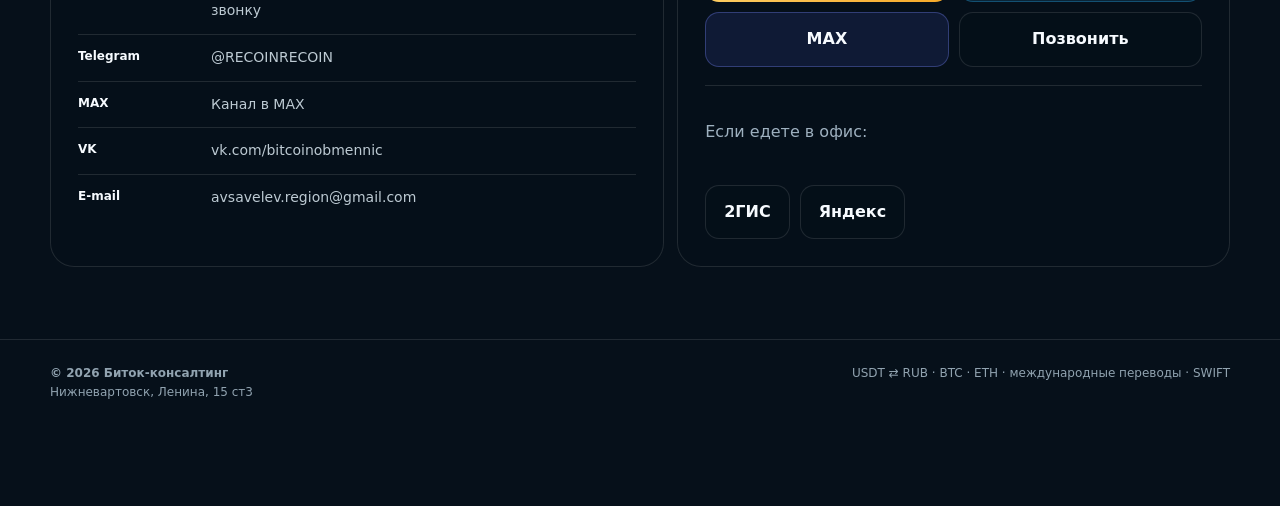
==== commit 9972a090: "SEO cleanup after qiaomu audit" ====
--- a/index.html
+++ b/index.html
@@ -5,14 +5,14 @@
 <title>Обмен USDT на рубли в Нижневартовске — Биток-консалтинг</title>
 <meta name="description" content="Обмен USDT на рубли и покупка USDT за рубли в Нижневартовске. Биток-консалтинг: BTC, ETH, SWIFT и международные переводы. Работаем с 2019 года.">
 <meta name="robots" content="index,follow,max-image-preview:large"><meta name="theme-color" content="#06101a">
-<meta property="og:type" content="website"><meta property="og:locale" content="ru_RU"><meta property="og:site_name" content="Биток-консалтинг"><meta property="og:title" content="Обмен USDT на рубли в Нижневартовске — Биток-консалтинг"><meta property="og:description" content="Обмен USDT ⇄ RUB, BTC, ETH, международные переводы и SWIFT в Нижневартовске."><meta property="og:url" content="https://bitok-consulting.github.io/"><meta property="og:image" content="https://bitok-consulting.github.io/assets/crypto-bg.svg">
+<meta property="og:type" content="website"><meta property="og:locale" content="ru_RU"><meta property="og:site_name" content="Биток-консалтинг"><meta property="og:title" content="Обмен USDT на рубли в Нижневартовске — Биток-консалтинг"><meta property="og:description" content="Обмен USDT ⇄ RUB, BTC, ETH, международные переводы и SWIFT в Нижневартовске."><meta property="og:url" content="https://bitok-consulting.github.io/"><meta property="og:image" content="https://bitok-consulting.github.io/assets/social-preview.png"><meta property="og:image:width" content="1200"><meta property="og:image:height" content="630"><meta property="og:image:alt" content="Биток-консалтинг — обмен USDT на рубли в Нижневартовске">
 
 <link rel="canonical" href="https://bitok-consulting.github.io/">
 <link rel="sitemap" type="application/xml" href="https://bitok-consulting.github.io/sitemap.xml">
 <meta name="twitter:card" content="summary_large_image">
 <meta name="twitter:title" content="Обмен USDT на рубли в Нижневартовске — Биток-консалтинг">
 <meta name="twitter:description" content="USDT ⇄ RUB, BTC, ETH, SWIFT и международные переводы в Нижневартовске.">
-<meta name="twitter:image" content="https://bitok-consulting.github.io/assets/crypto-bg.svg">
+<meta name="twitter:image" content="https://bitok-consulting.github.io/assets/social-preview.png">
 <script type="application/ld+json">
 {
   "@context": "https://schema.org",
@@ -32,6 +32,11 @@
     "addressCountry": "RU"
   },
   "openingHours": "Mo-Su 00:00-23:59",
+  "additionalProperty": {
+    "@type": "PropertyValue",
+    "name": "Условие посещения офиса",
+    "value": "По предварительному звонку"
+  },
   "areaServed": ["Нижневартовск", "Излучинск", "Мегион", "Лангепас", "Покачи", "Радужный", "Сургут", "Когалым", "Нефтеюганск", "Пыть-Ях", "Нягань", "Урай", "Ханты-Мансийск", "Югорск", "Белоярский", "Лянтор", "Советский", "Ноябрьск", "Новый Уренгой"],
   "sameAs": [
     "https://vk.com/bitcoinobmennic",
@@ -61,16 +66,16 @@
 <nav class="nav"><div class="wrap navin"><a class="brand" href="#top"><span class="mark">₿</span><span>Биток-консалтинг<small>USDT ⇄ RUB · Нижневартовск</small></span></a><div class="links"><a href="#office">Офис</a><a href="#how">Как проходит</a><a href="#services">Услуги</a><a href="#reviews">Отзывы</a><a href="#geo">Города</a><a href="#request">Заявка</a><a href="#contacts">Контакты</a></div><a class="phone" href="tel:+79048701122">+7 904 870-11-22</a></div></nav>
 <main id="top">
 <div class="wrap hero"><div class="hero-copy"><span class="eyebrow">● Офис в Нижневартовске · Ленина, 15 ст3</span><h1>Обмен <span class="gold">USDT ⇄ RUB</span><br>в Нижневартовске</h1><p class="lead">Биток-консалтинг — криптообменник в Нижневартовске: обмен USDT на рубли и покупка USDT за рубли. Также BTC, ETH, международные переводы и SWIFT. Курс и условия согласовываем заранее.</p><div class="actions"><a class="btn primary" href="#request">Оставить заявку</a><a class="btn" href="https://wa.me/79048701122" target="_blank" rel="noopener">WhatsApp</a><a class="btn telegram" href="https://t.me/RECOINRECOIN" target="_blank" rel="noopener">Telegram</a><a class="btn max" href="https://max.ru/join/5TgUrMl_4Y2pn0rarMmSDbeNSzWKERsUk0MjILA8EJk" target="_blank" rel="noopener">MAX</a><a class="btn" href="tel:+79048701122">Позвонить</a></div></div><div class="hero-card"><div class="hero-info"><strong>USDT / RUB</strong><span>Биток-консалтинг · Нижневартовск</span><div class="tokens"><span class="token">USDT</span><span class="token">BTC</span><span class="token">ETH</span><span class="token">DOGE</span><span class="token">SWIFT</span></div></div></div></div>
-<div class="wrap stats"><div class="stat"><b>2019</b><span>работаем с этого года</span></div><div class="stat"><b>10 000+</b><span>клиентов</span></div><div class="stat"><b>24/7</b><span>по предварительному звонку</span></div><div class="stat"><b>5.0 ★</b><span>рейтинг в 2ГИС</span></div></div>
-<section id="office"><div class="wrap"><div class="head"><div><span class="tag">Реальный офис</span><h2>Куда вы приезжаете на сделку</h2></div><p>Фасад, вывеска и вход — чтобы заранее понимать, куда приезжать.</p></div><div class="office"><div class="gallery"><div class="photo"><img src="https://avatars.mds.yandex.net/get-altay/14014620/2a00000192d2d22add2db836a21a76f0e67a/XXL_height" alt="Фасад Биток-консалтинг" loading="lazy" referrerpolicy="no-referrer"><div class="cap"><b>Фасад и вход</b><span>Нижневартовск, Ленина, 15 ст3</span></div></div><div class="stack"><div class="small"><img src="https://avatars.mds.yandex.net/get-maps-adv-crm/3695124/2a00000198dcfc8f785726c16a34a10df96c/landing_background" alt="Вывеска Биток-консалтинг" loading="lazy" referrerpolicy="no-referrer"><div class="cap"><b>Вывеска</b><span>Ориентир у входа</span></div></div><div class="small"><img src="https://avatars.mds.yandex.net/get-altay/14014620/2a00000192d2d22add2db836a21a76f0e67a/XXL_height" alt="Вход в офис" loading="lazy" referrerpolicy="no-referrer" style="transform:scale(1.18);transform-origin:62% 34%"><div class="cap"><b>Вход</b><span>Точку легко найти</span></div></div></div></div><div class="office-copy"><span class="tag">Ленина, 15 ст3</span><h3>Реальная точка в городе</h3><p>Посмотрите фасад, вывеску и вход заранее — точку легко узнать по приезде.</p><div class="office-points"><div class="point"><b>Адрес</b><span>Ленина, 15 ст3, 1 этаж</span></div><div class="point"><b>24/7</b><span>по предварительному звонку</span></div><div class="point"><b>Курс заранее</b><span>согласовываем до сделки</span></div><div class="point"><b>Карты</b><span>2ГИС, Яндекс, Google</span></div></div><div class="actions"><a class="btn primary" href="tel:+79048701122">Позвонить</a><a class="btn" href="https://2gis.ru/nizhnevartovsk/firm/70000001100769448" target="_blank" rel="noopener">Открыть в 2ГИС</a></div></div></div></div></section>
+<div class="wrap stats"><div class="stat"><b>2019</b><span>работаем с этого года</span></div><div class="stat"><b>10 000+</b><span>клиентов</span></div><div class="stat"><b>Связь 24/7</b><span>визит в офис по предварительному звонку</span></div><div class="stat"><b>5.0 ★</b><span>рейтинг в 2ГИС</span></div></div>
+<section id="office"><div class="wrap"><div class="head"><div><span class="tag">Реальный офис</span><h2>Куда вы приезжаете на сделку</h2></div><p>Фасад, вывеска и вход — чтобы заранее понимать, куда приезжать.</p></div><div class="office"><div class="gallery"><div class="photo"><img src="/assets/office-facade.jpg" width="1024" height="768" alt="Фасад Биток-консалтинг" loading="lazy"><div class="cap"><b>Фасад и вход</b><span>Нижневартовск, Ленина, 15 ст3</span></div></div><div class="stack"><div class="small"><img src="/assets/office-sign.jpg" width="853" height="640" alt="Вывеска Биток-консалтинг" loading="lazy"><div class="cap"><b>Вывеска</b><span>Ориентир у входа</span></div></div><div class="small"><img src="/assets/office-facade.jpg" width="1024" height="768" alt="Вход в офис" loading="lazy" style="transform:scale(1.18);transform-origin:62% 34%"><div class="cap"><b>Вход</b><span>Точку легко найти</span></div></div></div></div><div class="office-copy"><span class="tag">Ленина, 15 ст3</span><h3>Реальная точка в городе</h3><p>Посмотрите фасад, вывеску и вход заранее — точку легко узнать по приезде.</p><div class="office-points"><div class="point"><b>Адрес</b><span>Ленина, 15 ст3, 1 этаж</span></div><div class="point"><b>Связь 24/7</b><span>посещение офиса по предварительному звонку</span></div><div class="point"><b>Курс заранее</b><span>согласовываем до сделки</span></div><div class="point"><b>Карты</b><span>2ГИС, Яндекс, Google</span></div></div><div class="actions"><a class="btn primary" href="tel:+79048701122">Позвонить</a><a class="btn" href="https://2gis.ru/nizhnevartovsk/firm/70000001100769448" target="_blank" rel="noopener">Открыть в 2ГИС</a></div></div></div></div></section>
 <section id="how"><div class="wrap"><div class="head"><div><span class="tag">Как проходит сделка</span><h2>Четыре понятных шага</h2></div></div><div class="flow"><div class="step"><div class="num">01</div><h3>Связаться</h3><p>Напишите или позвоните и опишите задачу.</p></div><div class="step"><div class="num">02</div><h3>Согласовать</h3><p>Уточняем курс, условия и формат операции.</p></div><div class="step"><div class="num">03</div><h3>Приехать</h3><p>Офис на Ленина, 15 ст3.</p></div><div class="step"><div class="num">04</div><h3>Провести обмен</h3><p>Работаем по заранее согласованным условиям.</p></div></div></div></section>
 <section id="services"><div class="wrap"><div class="head"><div><span class="tag">Услуги</span><h2>Основные направления</h2></div><p>Главный акцент — USDT ⇄ RUB. Остальные услуги дополняют основной обмен.</p></div><div class="services"><div class="card"><div class="ico">⇄</div><h3>Обмен USDT на рубли</h3><p>Согласовываем актуальный курс и условия перед сделкой.</p></div><div class="card"><div class="ico">₽</div><h3>Купить USDT за рубли</h3><p>Покупка USDT за рубли по заранее согласованному курсу.</p></div><div class="card"><div class="ico">↗</div><h3>Международные переводы / SWIFT</h3><p>Международные переводы и расчёты по согласованным направлениям.</p></div><div class="card"><div class="ico">↙</div><h3>Средства из-за рубежа</h3><p>Разбор доступного сценария получения.</p></div><div class="card"><div class="ico">◈</div><h3>Криптокошелёк</h3><p>Создание и базовая настройка криптокошелька. Бесплатная консультация по вопросам безопасности.</p></div><div class="card"><div class="ico">◎</div><h3>Нестандартная задача</h3><p>Опишите ситуацию — уточним возможный формат.</p></div></div></div></section>
 <section id="reviews"><div class="wrap"><div class="head"><div><span class="tag">Отзывы</span><h2>Что говорят клиенты</h2></div><p>Реальные отзывы из 2ГИС и Яндекс Карт.</p></div><div class="reviews-layout"><div class="score"><div class="big">5.0</div><div class="stars">★★★★★</div><p>139 оценок в 2ГИС<br>5.0 · 93 отзыва на Яндекс Картах</p><a href="https://2gis.ru/nizhnevartovsk/firm/70000001100769448/tab/reviews" target="_blank" rel="noopener">2ГИС →</a><br><a href="https://bitkoin-obmennik-ulitsa-lenina.clients.site/" target="_blank" rel="noopener">Яндекс →</a></div><div class="reviews"><div class="review"><p>«Возникла необходимость обменять USDT на рубли… всё прошло быстро и с адекватным курсом.»</p><b>Павел Алейн.</b><small>2ГИС</small></div><div class="review"><p>«Нужен был перевод заграницу для покупки автомобиля. Всё быстро.»</p><b>Городской житель</b><small>2ГИС</small></div><div class="review"><p>«Договорились на 8 утра, в 9 утра на кошельке крипта уже была.»</p><b>Василий Зыков</b><small>2ГИС</small></div><div class="review"><p>«Человек знает своё дело. Бережет время и нервы.»</p><b>Кирилл Терентьев</b><small>2ГИС</small></div><div class="review"><p>«Порядочный и надёжный человек. Своё дело знает очень хорошо.»</p><b>Халим Зиянгиров</b><small>2ГИС</small></div><div class="review"><p>«Обменник рабочий, ничего лишнего, всё чётко, быстро.»</p><b>Станислав Медведев</b><small>2ГИС</small></div><div class="review"><p>Клиент переводил деньги сыну в Чехию и отдельно отметил скорость проведения перевода.</p><b>Владимир С.</b><small>Яндекс Карты</small></div><div class="review"><p>Клиенту срочно понадобилось купить USDT; в отзыве отмечены оперативность и профессионализм.</p><b>Елена Матвеева</b><small>Яндекс Карты</small></div></div></div></div></section>
 <section><div class="wrap"><div class="head"><div><span class="tag">FAQ</span><h2>Частые вопросы</h2></div></div><div class="faqs"><div class="faq"><b>Какой сейчас курс?</b><p>Актуальный курс согласуется непосредственно перед сделкой.</p></div><div class="faq"><b>Куда подъехать?</b><p>Нижневартовск, ул. Ленина, 15 ст3.</p></div><div class="faq"><b>Как проходит обмен?</b><p>Связь → согласование → офис → операция.</p></div><div class="faq"><b>Есть международные переводы?</b><p>Да, в том числе SWIFT. Условия зависят от направления.</p></div></div></div></section>
 <section id="geo"><div class="wrap"><div class="head"><div><span class="tag">География</span><h2>Работаем с клиентами из Нижневартовска и других городов Севера</h2></div><p>Основной офис — в Нижневартовске. Клиенты из других городов могут заранее связаться, согласовать курс, условия и формат операции.</p></div><div class="services"><div class="card"><div class="ico">●</div><h3>Ближайшие к Нижневартовску</h3><p>Нижневартовск · Излучинск · Мегион · Лангепас · Покачи · Радужный</p></div><div class="card"><div class="ico">Ю</div><h3>ХМАО — Югра</h3><p>Сургут · Когалым · Нефтеюганск · Пыть-Ях · Нягань · Урай · Ханты-Мансийск · Югорск · Белоярский · Лянтор · Советский</p></div><div class="card"><div class="ico">Я</div><h3>ЯНАО и северные города</h3><p>Ноябрьск · Новый Уренгой. Для поездки или дистанционного сценария условия лучше согласовать заранее.</p></div></div></div></section>
 <section><div class="wrap"><div class="head"><div><span class="tag">Страницы по городам</span><h2>Подробнее по приоритетным городам</h2></div><p>Отдельные страницы объясняют формат работы без ложных заявлений о филиалах.</p></div><div class="cities"><a class="city" href="/surgut/">Сургут</a><a class="city" href="/megion/">Мегион</a><a class="city" href="/langepas/">Лангепас</a><a class="city" href="/kogalym/">Когалым</a><a class="city" href="/noyabrsk/">Ноябрьск</a><a class="city" href="/cities/">Все города →</a></div></div></section>
-<section id="request"><div class="wrap"><div class="request"><div class="request-copy"><span class="tag">Заявка</span><h2>Заполните один раз — выберите мессенджер</h2><p>Укажите, что нужно сделать и примерную сумму. После заполнения выберите, куда открыть готовую заявку.</p><div class="request-notes"><div class="request-note">✓ USDT ⇄ RUB, BTC / ETH и другие задачи</div><div class="request-note">✓ SWIFT / международные переводы</div><div class="request-note">✓ Курс и условия подтверждаются непосредственно перед сделкой</div></div></div><form class="request-form" id="requestForm" onsubmit="return false;"><div class="field"><label for="reqName">Ваше имя</label><input id="reqName" autocomplete="name" placeholder="Как к вам обращаться"></div><div class="field"><label for="reqTopic">Что нужно?</label><select id="reqTopic"><option>Обмен USDT → RUB</option><option>Покупка USDT за RUB</option><option>BTC / ETH / другая криптовалюта</option><option>SWIFT / международный перевод</option><option>Получение средств из-за рубежа</option><option>Криптокошелёк / консультация</option><option>Другой вопрос</option></select></div><div class="field full"><label for="reqAmount">Сумма / объём</label><input id="reqAmount" inputmode="decimal" placeholder="Например, 5 000 USDT или 500 000 ₽"></div><div class="field full"><label for="reqComment">Комментарий</label><textarea id="reqComment" placeholder="Коротко опишите задачу"></textarea></div><div class="send-title">Куда отправить готовую заявку?</div><div class="send-grid"><button class="send-btn wa" type="button" data-channel="wa">WhatsApp</button><button class="send-btn tg" type="button" data-channel="tg">Telegram</button><button class="send-btn mx" type="button" data-channel="mx">MAX</button></div><div class="send-hint">Не указывайте seed-фразы, приватные ключи, пароли, CVV и коды подтверждения. <b>В MAX откроется экран отправки с подготовленным текстом.</b></div></form></div></div></section>
-<section id="contacts"><div class="wrap contacts"><div class="contact"><span class="tag">Контакты</span><h2>Биток-консалтинг</h2><div class="row"><b>Телефон</b><a href="tel:+79048701122">+7 904 870-11-22</a></div><div class="row"><b>Адрес</b><span>Нижневартовск, ул. Ленина, 15 ст3, 1 этаж</span></div><div class="row"><b>Режим</b><span>24/7 · по предварительному звонку</span></div><div class="row"><b>Telegram</b><a href="https://t.me/RECOINRECOIN" target="_blank" rel="noopener">@RECOINRECOIN</a></div><div class="row"><b>MAX</b><a href="https://max.ru/join/5TgUrMl_4Y2pn0rarMmSDbeNSzWKERsUk0MjILA8EJk" target="_blank" rel="noopener">Канал в MAX</a></div><div class="row"><b>VK</b><a href="https://vk.com/bitcoinobmennic" target="_blank" rel="noopener">vk.com/bitcoinobmennic</a></div><div class="row"><b>E-mail</b><a href="mailto:avsavelev.region@gmail.com">avsavelev.region@gmail.com</a></div></div><div class="route"><span class="tag">Связаться с нами</span><h3>Выберите удобный способ</h3><p>Для курса и условий быстрее всего написать в мессенджер или позвонить.</p><div class="contact-buttons"><a class="btn primary" href="https://wa.me/79048701122" target="_blank" rel="noopener">WhatsApp</a><a class="btn telegram" href="https://t.me/RECOINRECOIN" target="_blank" rel="noopener">Telegram</a><a class="btn max" href="https://max.ru/join/5TgUrMl_4Y2pn0rarMmSDbeNSzWKERsUk0MjILA8EJk" target="_blank" rel="noopener">MAX</a><a class="btn" href="tel:+79048701122">Позвонить</a></div><div class="route-sep"></div><p>Если едете в офис:</p><div class="actions"><a class="btn" href="https://2gis.ru/nizhnevartovsk/firm/70000001100769448" target="_blank" rel="noopener">2ГИС</a><a class="btn" href="https://yandex.com/maps/org/bitkoin_obmennik/28912170282/" target="_blank" rel="noopener">Яндекс</a></div></div></div></section>
+<section id="request"><div class="wrap"><div class="request"><div class="request-copy"><span class="tag">Заявка</span><h2>Заполните один раз — выберите мессенджер</h2><p>Укажите, что нужно сделать и примерную сумму. После заполнения выберите, куда открыть готовую заявку.</p><div class="request-notes"><div class="request-note">✓ USDT ⇄ RUB, BTC / ETH и другие задачи</div><div class="request-note">✓ SWIFT / международные переводы</div><div class="request-note">✓ Курс и условия подтверждаются непосредственно перед сделкой</div></div></div><form class="request-form" id="requestForm" onsubmit="return false;"><div class="field"><label for="reqName">Ваше имя</label><input id="reqName" autocomplete="name" placeholder="Как к вам обращаться"></div><div class="field"><label for="reqTopic">Что нужно?</label><select id="reqTopic"><option>Обмен USDT → RUB</option><option>Покупка USDT за RUB</option><option>BTC / ETH / другая криптовалюта</option><option>SWIFT / международный перевод</option><option>Получение средств из-за рубежа</option><option>Криптокошелёк / консультация</option><option>Другой вопрос</option></select></div><div class="field full"><label for="reqAmount">Сумма / объём</label><input id="reqAmount" inputmode="decimal" placeholder="Например, 5 000 USDT или 500 000 ₽"></div><div class="field full"><label for="reqComment">Комментарий</label><textarea id="reqComment" placeholder="Коротко опишите задачу"></textarea></div><div class="send-title">Куда отправить готовую заявку?</div><div class="send-grid"><button class="send-btn wa" type="button" data-channel="wa">WhatsApp</button><button class="send-btn tg" type="button" data-channel="tg">Telegram</button><button class="send-btn mx" type="button" data-channel="mx">MAX</button></div><div class="send-hint">После выбора сервиса откроется WhatsApp, Telegram или MAX с подготовленным сообщением. Введённые имя, услуга, сумма и комментарий будут переданы выбранному сервису только для формирования этого сообщения; окончательную отправку вы подтверждаете уже в мессенджере. Не указывайте seed-фразы, приватные ключи, пароли, CVV и коды подтверждения.</div></form></div></div></section>
+<section id="contacts"><div class="wrap contacts"><div class="contact"><span class="tag">Контакты</span><h2>Биток-консалтинг</h2><div class="row"><b>Телефон</b><a href="tel:+79048701122">+7 904 870-11-22</a></div><div class="row"><b>Адрес</b><span>Нижневартовск, ул. Ленина, 15 ст3, 1 этаж</span></div><div class="row"><b>Режим</b><span>Связь 24/7; посещение офиса — по предварительному звонку</span></div><div class="row"><b>Telegram</b><a href="https://t.me/RECOINRECOIN" target="_blank" rel="noopener">@RECOINRECOIN</a></div><div class="row"><b>MAX</b><a href="https://max.ru/join/5TgUrMl_4Y2pn0rarMmSDbeNSzWKERsUk0MjILA8EJk" target="_blank" rel="noopener">Канал в MAX</a></div><div class="row"><b>VK</b><a href="https://vk.com/bitcoinobmennic" target="_blank" rel="noopener">vk.com/bitcoinobmennic</a></div><div class="row"><b>E-mail</b><a href="mailto:avsavelev.region@gmail.com">avsavelev.region@gmail.com</a></div></div><div class="route"><span class="tag">Связаться с нами</span><h3>Выберите удобный способ</h3><p>Для курса и условий быстрее всего написать в мессенджер или позвонить.</p><div class="contact-buttons"><a class="btn primary" href="https://wa.me/79048701122" target="_blank" rel="noopener">WhatsApp</a><a class="btn telegram" href="https://t.me/RECOINRECOIN" target="_blank" rel="noopener">Telegram</a><a class="btn max" href="https://max.ru/join/5TgUrMl_4Y2pn0rarMmSDbeNSzWKERsUk0MjILA8EJk" target="_blank" rel="noopener">MAX</a><a class="btn" href="tel:+79048701122">Позвонить</a></div><div class="route-sep"></div><p>Если едете в офис:</p><div class="actions"><a class="btn" href="https://2gis.ru/nizhnevartovsk/firm/70000001100769448" target="_blank" rel="noopener">2ГИС</a><a class="btn" href="https://yandex.com/maps/org/bitkoin_obmennik/28912170282/" target="_blank" rel="noopener">Яндекс</a></div></div></div></section>
 </main>
 <footer class="footer"><div class="wrap footerin"><div><b>© 2026 Биток-консалтинг</b><br>Нижневартовск, Ленина, 15 ст3</div><div>USDT ⇄ RUB · BTC · ETH · международные переводы · SWIFT</div></div></footer>
 <div class="float"><a class="call" href="tel:+79048701122">Позвонить</a><a class="wa" href="https://wa.me/79048701122" target="_blank" rel="noopener">WhatsApp</a><a class="tg" href="https://t.me/RECOINRECOIN" target="_blank" rel="noopener">Telegram</a><a class="mx" href="https://max.ru/join/5TgUrMl_4Y2pn0rarMmSDbeNSzWKERsUk0MjILA8EJk" target="_blank" rel="noopener">MAX</a></div>
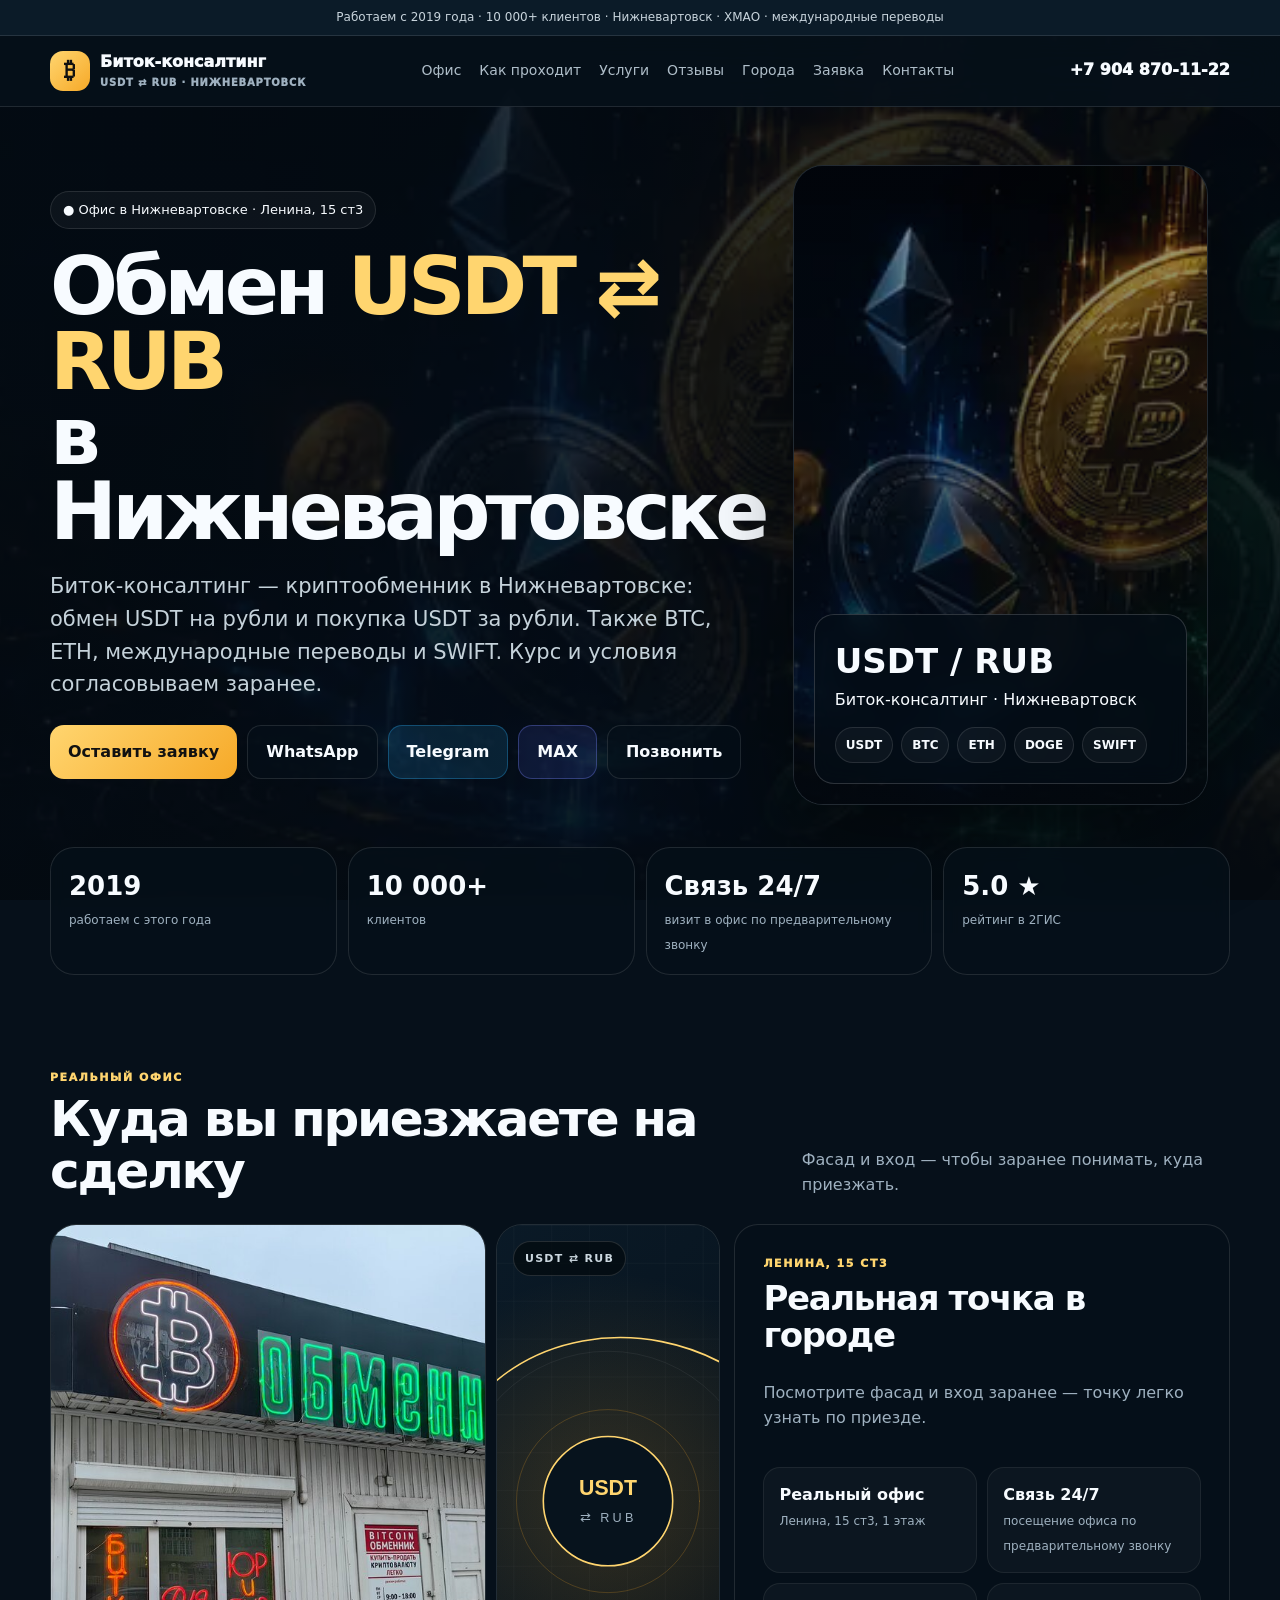
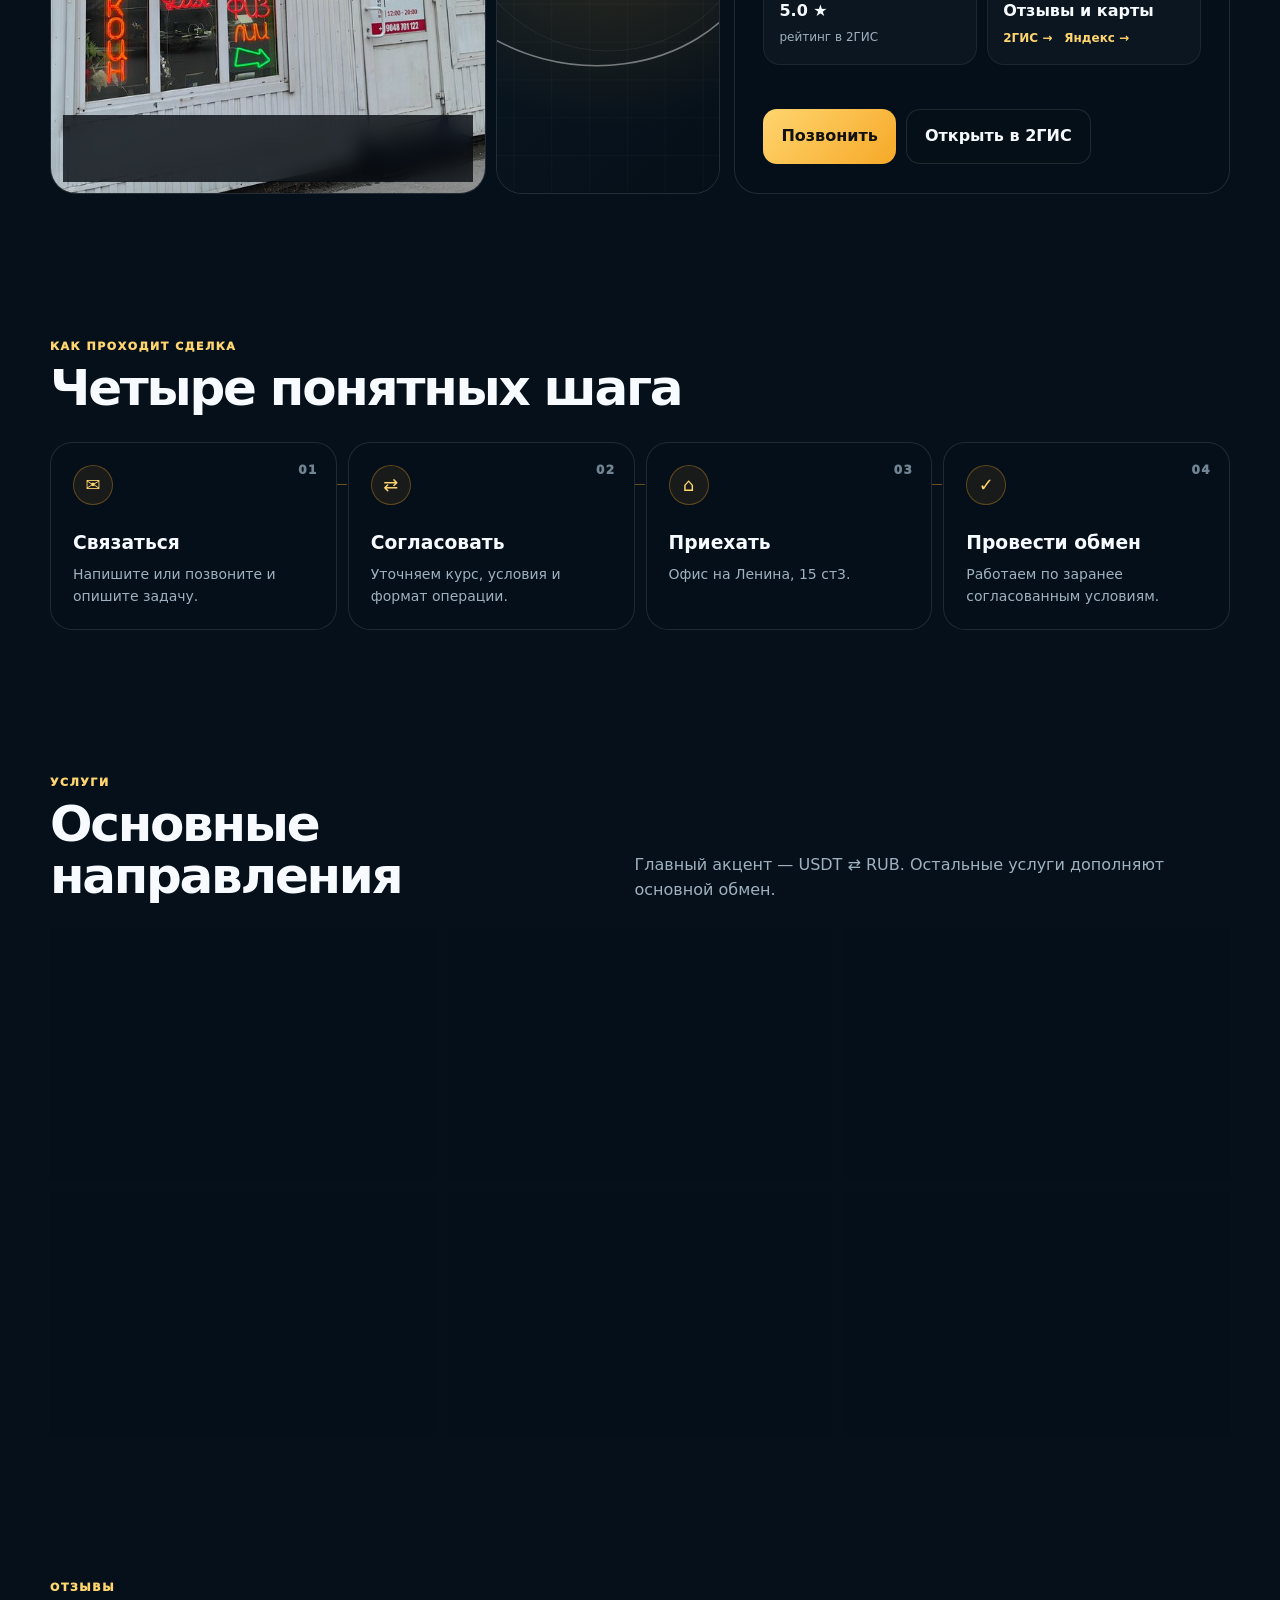
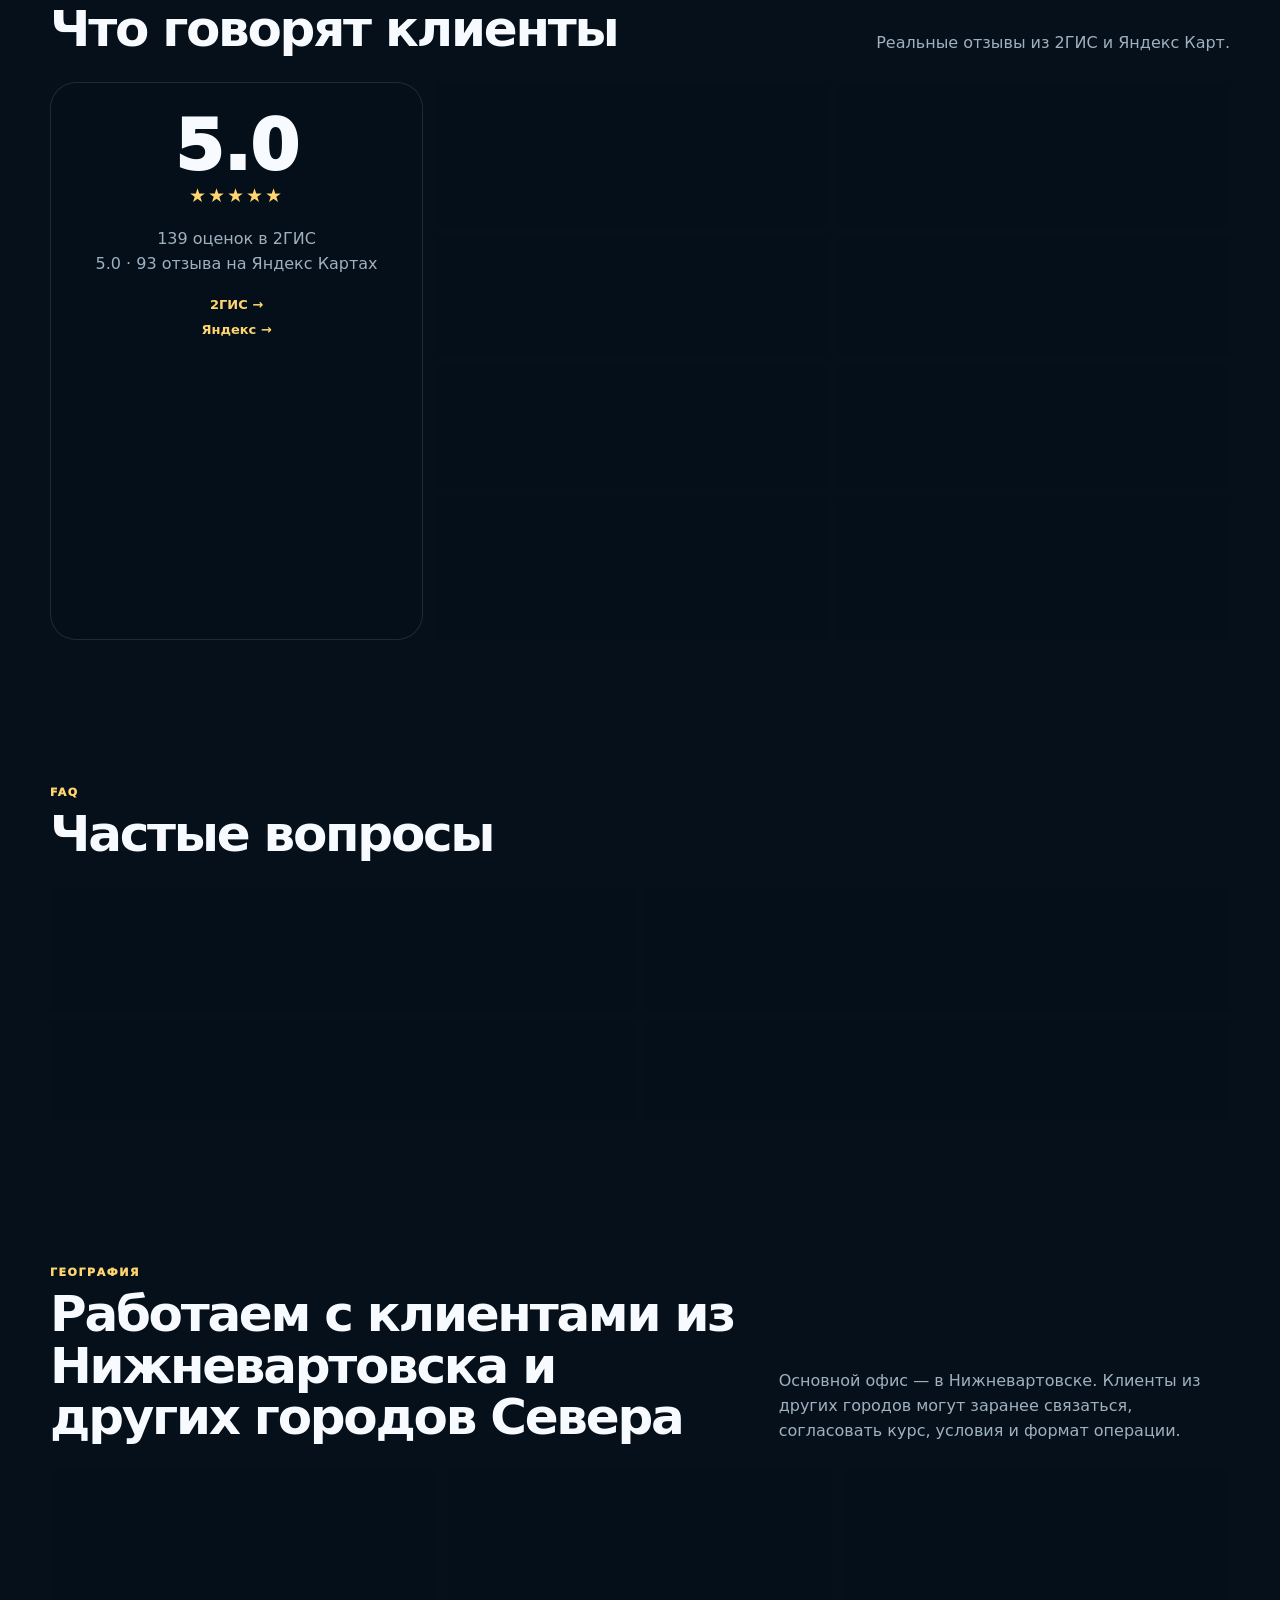
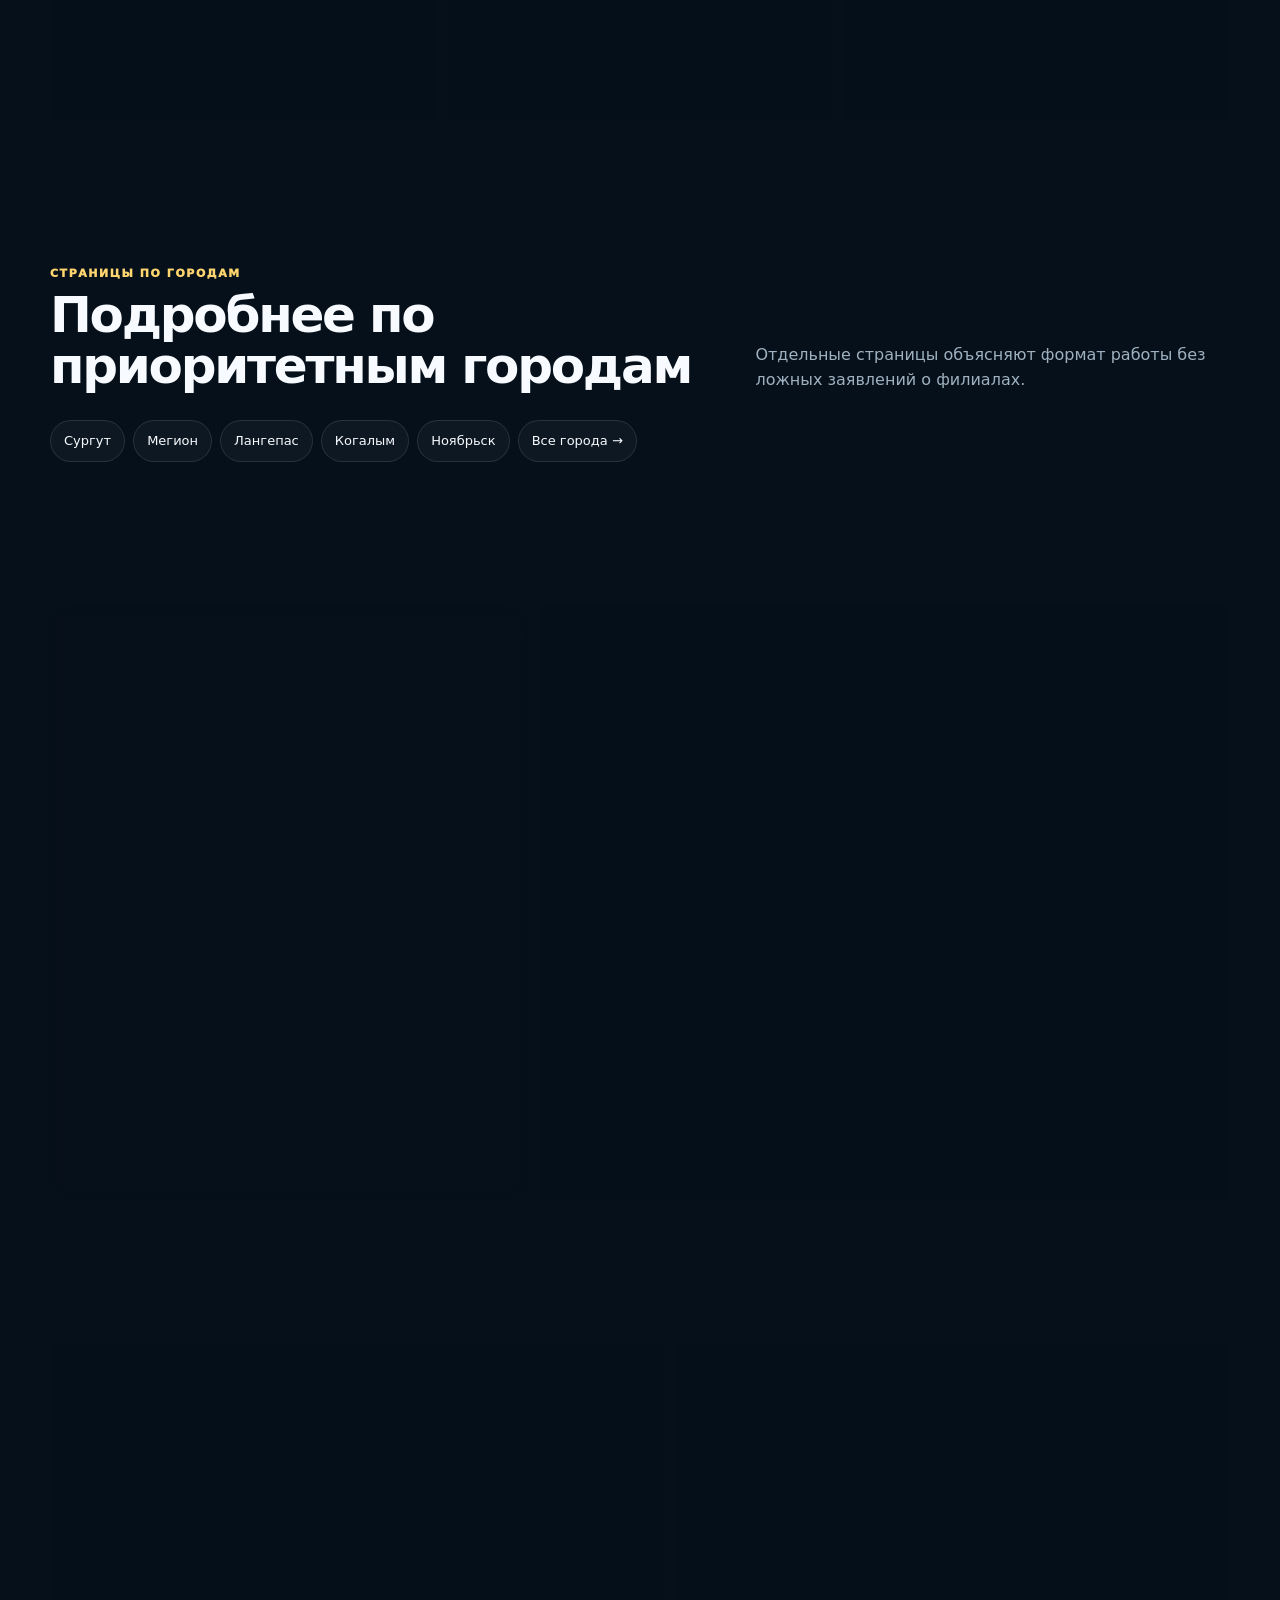
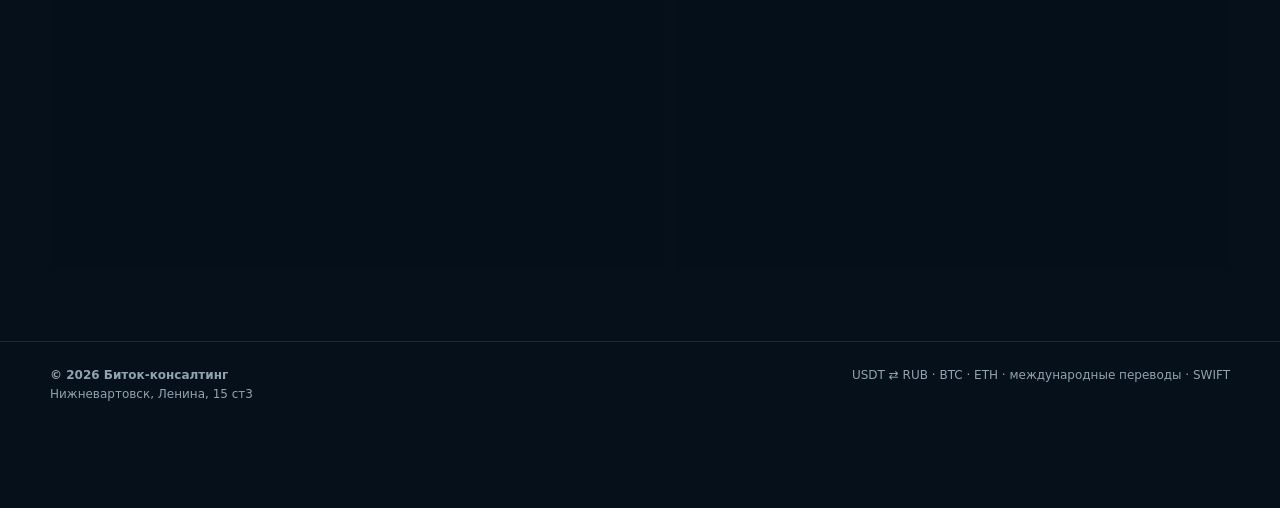
==== commit 1a03bb7c: "chore: checkpoint office gallery refresh" ====
--- a/index.html
+++ b/index.html
@@ -60,6 +60,9 @@
 :root{--bg:#06101a;--text:#f7fbff;--muted:#9fb1c0;--line:rgba(255,255,255,.11);--gold:#f6a928;--gold2:#ffd56f;--green:#42e2b0;--blue:#4eb4ff;--r:24px}*{box-sizing:border-box}html{scroll-behavior:smooth}body{margin:0;color:var(--text);font-family:Inter,system-ui,-apple-system,"Segoe UI",Roboto,Arial,sans-serif;line-height:1.55;background:#06101a;overflow-x:hidden}body:before{content:"";position:fixed;inset:0;background:linear-gradient(rgba(5,10,16,.74),rgba(5,10,16,.9)),url("assets/crypto-bg.svg") center/cover no-repeat;opacity:.72;pointer-events:none;z-index:-1}a{color:inherit;text-decoration:none}.wrap{width:min(1180px,calc(100% - 34px));margin:auto}.top{padding:8px;text-align:center;font-size:12px;color:#c8d4dc;background:#0b1b28;border-bottom:1px solid var(--line)}.nav{position:sticky;top:0;z-index:50;background:rgba(6,16,26,.88);backdrop-filter:blur(16px);border-bottom:1px solid var(--line)}.navin{height:70px;display:flex;align-items:center;justify-content:space-between;gap:18px}.brand{display:flex;align-items:center;gap:10px;font-weight:950}.mark{width:40px;height:40px;border-radius:13px;display:grid;place-items:center;background:linear-gradient(135deg,var(--gold2),var(--gold));color:#101010;font-size:23px}.brand small{display:block;color:var(--muted);font-size:10px;letter-spacing:.08em;text-transform:uppercase}.links{display:flex;gap:18px;color:#afbec9;font-size:14px}.phone{font-weight:950}.hero{padding:58px 0 32px;display:grid;grid-template-columns:1.05fr .95fr;gap:28px}.hero-copy{padding:26px 0}.eyebrow{display:inline-flex;padding:8px 12px;border:1px solid var(--line);border-radius:999px;background:rgba(255,255,255,.04);font-size:13px}.hero h1{font-size:clamp(48px,6.3vw,80px);line-height:.94;letter-spacing:-.06em;margin:20px 0}.gold{color:var(--gold2)}.lead{font-size:clamp(17px,2vw,21px);color:#c5d2da;max-width:700px}.actions{display:flex;gap:10px;flex-wrap:wrap;margin-top:24px}.btn{display:inline-flex;justify-content:center;align-items:center;gap:8px;padding:14px 18px;border:1px solid var(--line);border-radius:14px;background:rgba(6,16,26,.65);font-weight:900;cursor:pointer;transition:.18s}.btn:hover{transform:translateY(-1px);border-color:rgba(255,255,255,.22)}.btn.primary{border:0;background:linear-gradient(135deg,var(--gold2),var(--gold));color:#111}.btn.telegram{background:rgba(42,171,238,.14);border-color:rgba(42,171,238,.32)}.btn.max{background:rgba(88,101,242,.13);border-color:rgba(126,137,255,.32)}.hero-card{position:relative;overflow:hidden;border:1px solid var(--line);border-radius:30px;min-height:560px;background:#071019;box-shadow:0 28px 90px rgba(0,0,0,.4)}.hero-card:before{content:"";position:absolute;inset:0;background:url("assets/crypto-bg.svg") center/cover no-repeat;opacity:.82}.hero-card:after{content:"";position:absolute;inset:0;background:linear-gradient(to top,rgba(3,8,14,.92),rgba(3,8,14,.18))}.hero-info{position:absolute;z-index:2;left:20px;right:20px;bottom:20px;padding:20px;border:1px solid rgba(255,255,255,.16);border-radius:20px;background:rgba(5,14,22,.78);backdrop-filter:blur(10px)}.hero-info strong{font-size:34px;display:block}.tokens{display:flex;gap:8px;flex-wrap:wrap;margin-top:14px}.token{padding:8px 10px;border:1px solid var(--line);border-radius:999px;background:rgba(255,255,255,.04);font-size:12px;font-weight:900}.stats{display:grid;grid-template-columns:repeat(4,1fr);gap:11px;padding:10px 0 22px}.stat,.card,.review,.faq,.contact,.route,.request-copy,.request-form{border:1px solid var(--line);background:rgba(6,16,26,.76);backdrop-filter:blur(8px);border-radius:var(--r)}.stat{padding:18px}.stat b{display:block;font-size:26px}.stat span{color:var(--muted);font-size:12px}section{padding:72px 0}.head{display:flex;justify-content:space-between;align-items:end;gap:25px;margin-bottom:27px}.tag{display:block;color:var(--gold2);font-size:11px;font-weight:950;letter-spacing:.14em;text-transform:uppercase;margin-bottom:8px}.head h2{font-size:clamp(32px,4.2vw,50px);line-height:1.03;letter-spacing:-.045em;margin:0}.head p{max-width:600px;color:var(--muted);margin:0}.office{display:grid;grid-template-columns:1.15fr .85fr;gap:14px}.gallery{display:grid;grid-template-columns:1.2fr .8fr;gap:10px;min-height:570px}.photo,.small{position:relative;overflow:hidden;border:1px solid var(--line);border-radius:26px;background:#08121a}.photo img,.small img{width:100%;height:100%;object-fit:cover;display:block}.stack{display:grid;grid-template-rows:1fr 1fr;gap:10px}.cap{position:absolute;left:12px;right:12px;bottom:12px;padding:12px;border-radius:14px;background:rgba(4,10,15,.78);backdrop-filter:blur(9px);border:1px solid rgba(255,255,255,.13);font-size:12px}.cap b{display:block;font-size:14px}.cap span{color:#bdcad3}.office-copy{border:1px solid var(--line);background:rgba(6,16,26,.76);border-radius:var(--r);padding:28px;display:flex;flex-direction:column;justify-content:center}.office-copy h3{font-size:34px;line-height:1.08;letter-spacing:-.04em;margin:0 0 12px}.office-copy p{color:var(--muted)}.office-points{display:grid;grid-template-columns:1fr 1fr;gap:10px;margin:20px 0}.point{padding:15px;border:1px solid rgba(255,255,255,.07);border-radius:17px;background:rgba(255,255,255,.03)}.point b{display:block}.point span{color:var(--muted);font-size:12px}.flow{display:grid;grid-template-columns:repeat(4,1fr);gap:11px}.step{padding:22px;border:1px solid var(--line);border-radius:22px;background:rgba(6,16,26,.72)}.num{width:36px;height:36px;border-radius:12px;display:grid;place-items:center;background:rgba(246,169,40,.15);color:var(--gold2);font-weight:950;margin-bottom:25px}.step h3{margin:0 0 7px}.step p{margin:0;color:var(--muted);font-size:14px}.services{display:grid;grid-template-columns:repeat(3,1fr);gap:12px}.card{padding:23px;min-height:230px}.ico{width:43px;height:43px;border-radius:14px;display:grid;place-items:center;background:rgba(246,169,40,.13);color:var(--gold2);margin-bottom:30px}.card h3{margin:0 0 8px}.card p{color:var(--muted);font-size:14px}.reviews-layout{display:grid;grid-template-columns:.32fr .68fr;gap:14px}.score{padding:28px;border:1px solid var(--line);border-radius:26px;background:rgba(6,16,26,.78);text-align:center}.score .big{font-size:70px;font-weight:950;line-height:1}.stars{color:var(--gold2);letter-spacing:2px;font-size:19px}.score p{color:var(--muted)}.score a{color:var(--gold2);font-weight:900;font-size:13px}.reviews{display:grid;grid-template-columns:1fr 1fr;gap:10px}.review{padding:19px}.review p{margin:0 0 13px;font-size:14px}.review small{color:var(--muted)}.faqs{display:grid;grid-template-columns:1fr 1fr;gap:10px}.cities{display:flex;flex-wrap:wrap;gap:8px}.city{padding:10px 13px;border:1px solid var(--line);border-radius:999px;background:rgba(255,255,255,.035);font-size:13px}.faq{padding:20px}.faq b{display:block;margin-bottom:7px}.faq p{margin:0;color:var(--muted)}.request{display:grid;grid-template-columns:.82fr 1.18fr;gap:14px}.request-copy,.request-form{padding:30px;border-radius:28px}.request-copy{background:linear-gradient(145deg,rgba(246,169,40,.09),rgba(6,16,26,.84));display:flex;flex-direction:column;justify-content:center}.request-copy h2{font-size:clamp(34px,4.2vw,52px);line-height:1.02;letter-spacing:-.045em;margin:0 0 14px}.request-copy p{color:var(--muted);margin:0 0 22px}.request-notes{display:grid;gap:10px}.request-note{padding:13px 14px;border:1px solid rgba(255,255,255,.08);border-radius:15px;background:rgba(255,255,255,.03);font-size:13px}.request-form{display:grid;grid-template-columns:1fr 1fr;gap:12px}.field{display:grid;gap:7px}.field.full{grid-column:1/-1}.field label{font-size:12px;font-weight:900;color:#c7d3dc}.field input,.field select,.field textarea{width:100%;border:1px solid rgba(255,255,255,.13);background:#07131d;color:#fff;border-radius:14px;padding:14px 15px;outline:none}.field input:focus,.field select:focus,.field textarea:focus{border-color:rgba(246,169,40,.7);box-shadow:0 0 0 3px rgba(246,169,40,.08)}.field textarea{min-height:108px;resize:vertical}.send-title{grid-column:1/-1;font-size:13px;font-weight:900}.send-grid{grid-column:1/-1;display:grid;grid-template-columns:repeat(3,1fr);gap:10px}.send-btn{border:0;border-radius:14px;padding:14px 12px;font-weight:950;cursor:pointer;color:#fff;transition:.18s}.send-btn:hover{transform:translateY(-1px)}.send-btn.wa{background:#1f7a52}.send-btn.tg{background:#168bcc}.send-btn.mx{background:#525bdb}.send-hint{grid-column:1/-1;color:#879aa8;font-size:11px}.send-hint b{color:#c9d5de}.contacts{display:grid;grid-template-columns:1fr .9fr;gap:13px}.contact,.route{padding:27px}.contact h2{font-size:38px;margin:0 0 18px}.row{display:grid;grid-template-columns:120px 1fr;gap:13px;padding:12px 0;border-top:1px solid var(--line)}.row b{font-size:12px}.row a,.row span{font-size:14px;color:#bdcad3}.route{display:flex;flex-direction:column;justify-content:center}.route h3{font-size:28px;margin:0 0 9px}.route p{color:var(--muted)}.contact-buttons{display:grid;grid-template-columns:1fr 1fr;gap:10px;margin-top:18px}.route-sep{height:1px;background:var(--line);margin:18px 0}.footer{padding:24px 0 104px;border-top:1px solid var(--line);color:#91a3b0;font-size:12px}.footerin{display:flex;justify-content:space-between;gap:20px}.float{display:none}
 @media(max-width:950px){.links{display:none}.hero,.office,.reviews-layout,.request,.contacts{grid-template-columns:1fr}.stats,.flow,.services{grid-template-columns:1fr 1fr}.gallery{min-height:500px}}
 @media(max-width:620px){.wrap{width:min(100% - 24px,1180px)}.brand small{display:none}.phone{font-size:13px}.hero{padding-top:28px}.hero-card{min-height:430px}.stats,.flow,.services,.reviews,.faqs,.office-points{grid-template-columns:1fr}.head{display:block}.head p{margin-top:11px}.gallery{grid-template-columns:1fr;min-height:auto}.photo{height:400px}.stack{grid-template-columns:1fr 1fr;grid-template-rows:none}.small{height:230px}.request-form{grid-template-columns:1fr;padding:22px}.request-copy{padding:22px}.field.full,.send-title,.send-grid,.send-hint{grid-column:auto}.send-grid{grid-template-columns:1fr}.row{grid-template-columns:95px 1fr}.footerin{flex-direction:column}.contact-buttons{grid-template-columns:1fr 1fr}.float{position:fixed;z-index:60;left:9px;right:9px;bottom:9px;display:grid;grid-template-columns:1fr 1fr;gap:8px;padding:8px;border:1px solid var(--line);border-radius:18px;background:rgba(6,16,26,.92);backdrop-filter:blur(15px)}.float a{display:flex;justify-content:center;padding:12px 8px;border-radius:12px;font-weight:950;font-size:13px}.float .call{background:linear-gradient(135deg,var(--gold2),var(--gold));color:#111}.float .wa{background:#173d31;color:#dfffee}.float .tg{background:#12364b;color:#dff6ff}.float .mx{background:#262b52;color:#eef0ff}}
+.gallery{grid-template-columns:1.32fr .68fr}.photo{min-height:570px}.crypto-visual{position:relative;overflow:hidden;border:1px solid var(--line);border-radius:26px;background:#07131d}.crypto-visual img{width:100%;height:100%;object-fit:cover;display:block}.crypto-label{position:absolute;left:16px;top:16px;padding:8px 11px;border:1px solid rgba(255,255,255,.13);border-radius:999px;background:rgba(4,10,15,.72);color:#cbd7df;font-size:11px;font-weight:900;letter-spacing:.12em;text-transform:uppercase}.trust-links{display:flex;gap:12px;flex-wrap:wrap;margin-top:5px}.trust-links a{color:var(--gold2);font-weight:900;font-size:12px}.flow{position:relative}.step{position:relative}.step:before{display:grid;place-items:center;width:38px;height:38px;margin-bottom:23px;border:1px solid rgba(246,169,40,.32);border-radius:50%;background:rgba(246,169,40,.08);color:var(--gold2);font-size:18px}.step:nth-child(1):before{content:"✉"}.step:nth-child(2):before{content:"⇄"}.step:nth-child(3):before{content:"⌂"}.step:nth-child(4):before{content:"✓"}.step .num{position:absolute;right:18px;top:18px;width:auto;height:auto;margin:0;background:transparent;color:#718493;font-size:12px;letter-spacing:.12em}.step:not(:last-child):after{content:"";position:absolute;z-index:2;top:41px;left:calc(100% + 1px);width:10px;border-top:1px solid rgba(246,169,40,.42)}
+@media(max-width:950px){.gallery{min-height:auto}.photo{min-height:500px}.crypto-visual{min-height:500px}.step:not(:last-child):after{width:10px}}
+@media(max-width:620px){.gallery{grid-template-columns:1fr}.photo{height:auto;min-height:0;aspect-ratio:4/3}.crypto-visual{min-height:0;aspect-ratio:16/10}.step:not(:last-child):after{top:100%;left:40px;width:1px;height:12px;border-top:0;border-left:1px solid rgba(246,169,40,.42)}}
 </style>
 </head><body>
 <div class="top">Работаем с 2019 года · 10 000+ клиентов · Нижневартовск · ХМАО · международные переводы</div>
@@ -67,7 +70,7 @@
 <main id="top">
 <div class="wrap hero"><div class="hero-copy"><span class="eyebrow">● Офис в Нижневартовске · Ленина, 15 ст3</span><h1>Обмен <span class="gold">USDT ⇄ RUB</span><br>в Нижневартовске</h1><p class="lead">Биток-консалтинг — криптообменник в Нижневартовске: обмен USDT на рубли и покупка USDT за рубли. Также BTC, ETH, международные переводы и SWIFT. Курс и условия согласовываем заранее.</p><div class="actions"><a class="btn primary" href="#request">Оставить заявку</a><a class="btn" href="https://wa.me/79048701122" target="_blank" rel="noopener">WhatsApp</a><a class="btn telegram" href="https://t.me/RECOINRECOIN" target="_blank" rel="noopener">Telegram</a><a class="btn max" href="https://max.ru/join/5TgUrMl_4Y2pn0rarMmSDbeNSzWKERsUk0MjILA8EJk" target="_blank" rel="noopener">MAX</a><a class="btn" href="tel:+79048701122">Позвонить</a></div></div><div class="hero-card"><div class="hero-info"><strong>USDT / RUB</strong><span>Биток-консалтинг · Нижневартовск</span><div class="tokens"><span class="token">USDT</span><span class="token">BTC</span><span class="token">ETH</span><span class="token">DOGE</span><span class="token">SWIFT</span></div></div></div></div>
 <div class="wrap stats"><div class="stat"><b>2019</b><span>работаем с этого года</span></div><div class="stat"><b>10 000+</b><span>клиентов</span></div><div class="stat"><b>Связь 24/7</b><span>визит в офис по предварительному звонку</span></div><div class="stat"><b>5.0 ★</b><span>рейтинг в 2ГИС</span></div></div>
-<section id="office"><div class="wrap"><div class="head"><div><span class="tag">Реальный офис</span><h2>Куда вы приезжаете на сделку</h2></div><p>Фасад, вывеска и вход — чтобы заранее понимать, куда приезжать.</p></div><div class="office"><div class="gallery"><div class="photo"><img src="/assets/office-facade.jpg" width="1024" height="768" alt="Фасад Биток-консалтинг" loading="lazy"><div class="cap"><b>Фасад и вход</b><span>Нижневартовск, Ленина, 15 ст3</span></div></div><div class="stack"><div class="small"><img src="/assets/office-sign.jpg" width="853" height="640" alt="Вывеска Биток-консалтинг" loading="lazy"><div class="cap"><b>Вывеска</b><span>Ориентир у входа</span></div></div><div class="small"><img src="/assets/office-facade.jpg" width="1024" height="768" alt="Вход в офис" loading="lazy" style="transform:scale(1.18);transform-origin:62% 34%"><div class="cap"><b>Вход</b><span>Точку легко найти</span></div></div></div></div><div class="office-copy"><span class="tag">Ленина, 15 ст3</span><h3>Реальная точка в городе</h3><p>Посмотрите фасад, вывеску и вход заранее — точку легко узнать по приезде.</p><div class="office-points"><div class="point"><b>Адрес</b><span>Ленина, 15 ст3, 1 этаж</span></div><div class="point"><b>Связь 24/7</b><span>посещение офиса по предварительному звонку</span></div><div class="point"><b>Курс заранее</b><span>согласовываем до сделки</span></div><div class="point"><b>Карты</b><span>2ГИС, Яндекс, Google</span></div></div><div class="actions"><a class="btn primary" href="tel:+79048701122">Позвонить</a><a class="btn" href="https://2gis.ru/nizhnevartovsk/firm/70000001100769448" target="_blank" rel="noopener">Открыть в 2ГИС</a></div></div></div></div></section>
+<section id="office"><div class="wrap"><div class="head"><div><span class="tag">Реальный офис</span><h2>Куда вы приезжаете на сделку</h2></div><p>Фасад и вход — чтобы заранее понимать, куда приезжать.</p></div><div class="office"><div class="gallery"><div class="photo"><img src="/assets/office-facade.jpg" width="1024" height="768" alt="Фасад Биток-консалтинг" loading="lazy"><div class="cap"><b>Фасад и вход</b><span>Нижневартовск, Ленина, 15 ст3</span></div></div><div class="crypto-visual"><img src="/assets/crypto-exchange-visual.svg" width="720" height="720" alt="" loading="lazy"><span class="crypto-label">USDT ⇄ RUB</span></div></div><div class="office-copy"><span class="tag">Ленина, 15 ст3</span><h3>Реальная точка в городе</h3><p>Посмотрите фасад и вход заранее — точку легко узнать по приезде.</p><div class="office-points"><div class="point"><b>Реальный офис</b><span>Ленина, 15 ст3, 1 этаж</span></div><div class="point"><b>Связь 24/7</b><span>посещение офиса по предварительному звонку</span></div><div class="point"><b>5.0 ★</b><span>рейтинг в 2ГИС</span></div><div class="point"><b>Отзывы и карты</b><div class="trust-links"><a href="https://2gis.ru/nizhnevartovsk/firm/70000001100769448" target="_blank" rel="noopener">2ГИС →</a><a href="https://bitkoin-obmennik-ulitsa-lenina.clients.site/" target="_blank" rel="noopener">Яндекс →</a></div></div></div><div class="actions"><a class="btn primary" href="tel:+79048701122">Позвонить</a><a class="btn" href="https://2gis.ru/nizhnevartovsk/firm/70000001100769448" target="_blank" rel="noopener">Открыть в 2ГИС</a></div></div></div></div></section>
 <section id="how"><div class="wrap"><div class="head"><div><span class="tag">Как проходит сделка</span><h2>Четыре понятных шага</h2></div></div><div class="flow"><div class="step"><div class="num">01</div><h3>Связаться</h3><p>Напишите или позвоните и опишите задачу.</p></div><div class="step"><div class="num">02</div><h3>Согласовать</h3><p>Уточняем курс, условия и формат операции.</p></div><div class="step"><div class="num">03</div><h3>Приехать</h3><p>Офис на Ленина, 15 ст3.</p></div><div class="step"><div class="num">04</div><h3>Провести обмен</h3><p>Работаем по заранее согласованным условиям.</p></div></div></div></section>
 <section id="services"><div class="wrap"><div class="head"><div><span class="tag">Услуги</span><h2>Основные направления</h2></div><p>Главный акцент — USDT ⇄ RUB. Остальные услуги дополняют основной обмен.</p></div><div class="services"><div class="card"><div class="ico">⇄</div><h3>Обмен USDT на рубли</h3><p>Согласовываем актуальный курс и условия перед сделкой.</p></div><div class="card"><div class="ico">₽</div><h3>Купить USDT за рубли</h3><p>Покупка USDT за рубли по заранее согласованному курсу.</p></div><div class="card"><div class="ico">↗</div><h3>Международные переводы / SWIFT</h3><p>Международные переводы и расчёты по согласованным направлениям.</p></div><div class="card"><div class="ico">↙</div><h3>Средства из-за рубежа</h3><p>Разбор доступного сценария получения.</p></div><div class="card"><div class="ico">◈</div><h3>Криптокошелёк</h3><p>Создание и базовая настройка криптокошелька. Бесплатная консультация по вопросам безопасности.</p></div><div class="card"><div class="ico">◎</div><h3>Нестандартная задача</h3><p>Опишите ситуацию — уточним возможный формат.</p></div></div></div></section>
 <section id="reviews"><div class="wrap"><div class="head"><div><span class="tag">Отзывы</span><h2>Что говорят клиенты</h2></div><p>Реальные отзывы из 2ГИС и Яндекс Карт.</p></div><div class="reviews-layout"><div class="score"><div class="big">5.0</div><div class="stars">★★★★★</div><p>139 оценок в 2ГИС<br>5.0 · 93 отзыва на Яндекс Картах</p><a href="https://2gis.ru/nizhnevartovsk/firm/70000001100769448/tab/reviews" target="_blank" rel="noopener">2ГИС →</a><br><a href="https://bitkoin-obmennik-ulitsa-lenina.clients.site/" target="_blank" rel="noopener">Яндекс →</a></div><div class="reviews"><div class="review"><p>«Возникла необходимость обменять USDT на рубли… всё прошло быстро и с адекватным курсом.»</p><b>Павел Алейн.</b><small>2ГИС</small></div><div class="review"><p>«Нужен был перевод заграницу для покупки автомобиля. Всё быстро.»</p><b>Городской житель</b><small>2ГИС</small></div><div class="review"><p>«Договорились на 8 утра, в 9 утра на кошельке крипта уже была.»</p><b>Василий Зыков</b><small>2ГИС</small></div><div class="review"><p>«Человек знает своё дело. Бережет время и нервы.»</p><b>Кирилл Терентьев</b><small>2ГИС</small></div><div class="review"><p>«Порядочный и надёжный человек. Своё дело знает очень хорошо.»</p><b>Халим Зиянгиров</b><small>2ГИС</small></div><div class="review"><p>«Обменник рабочий, ничего лишнего, всё чётко, быстро.»</p><b>Станислав Медведев</b><small>2ГИС</small></div><div class="review"><p>Клиент переводил деньги сыну в Чехию и отдельно отметил скорость проведения перевода.</p><b>Владимир С.</b><small>Яндекс Карты</small></div><div class="review"><p>Клиенту срочно понадобилось купить USDT; в отзыве отмечены оперативность и профессионализм.</p><b>Елена Матвеева</b><small>Яндекс Карты</small></div></div></div></div></section>
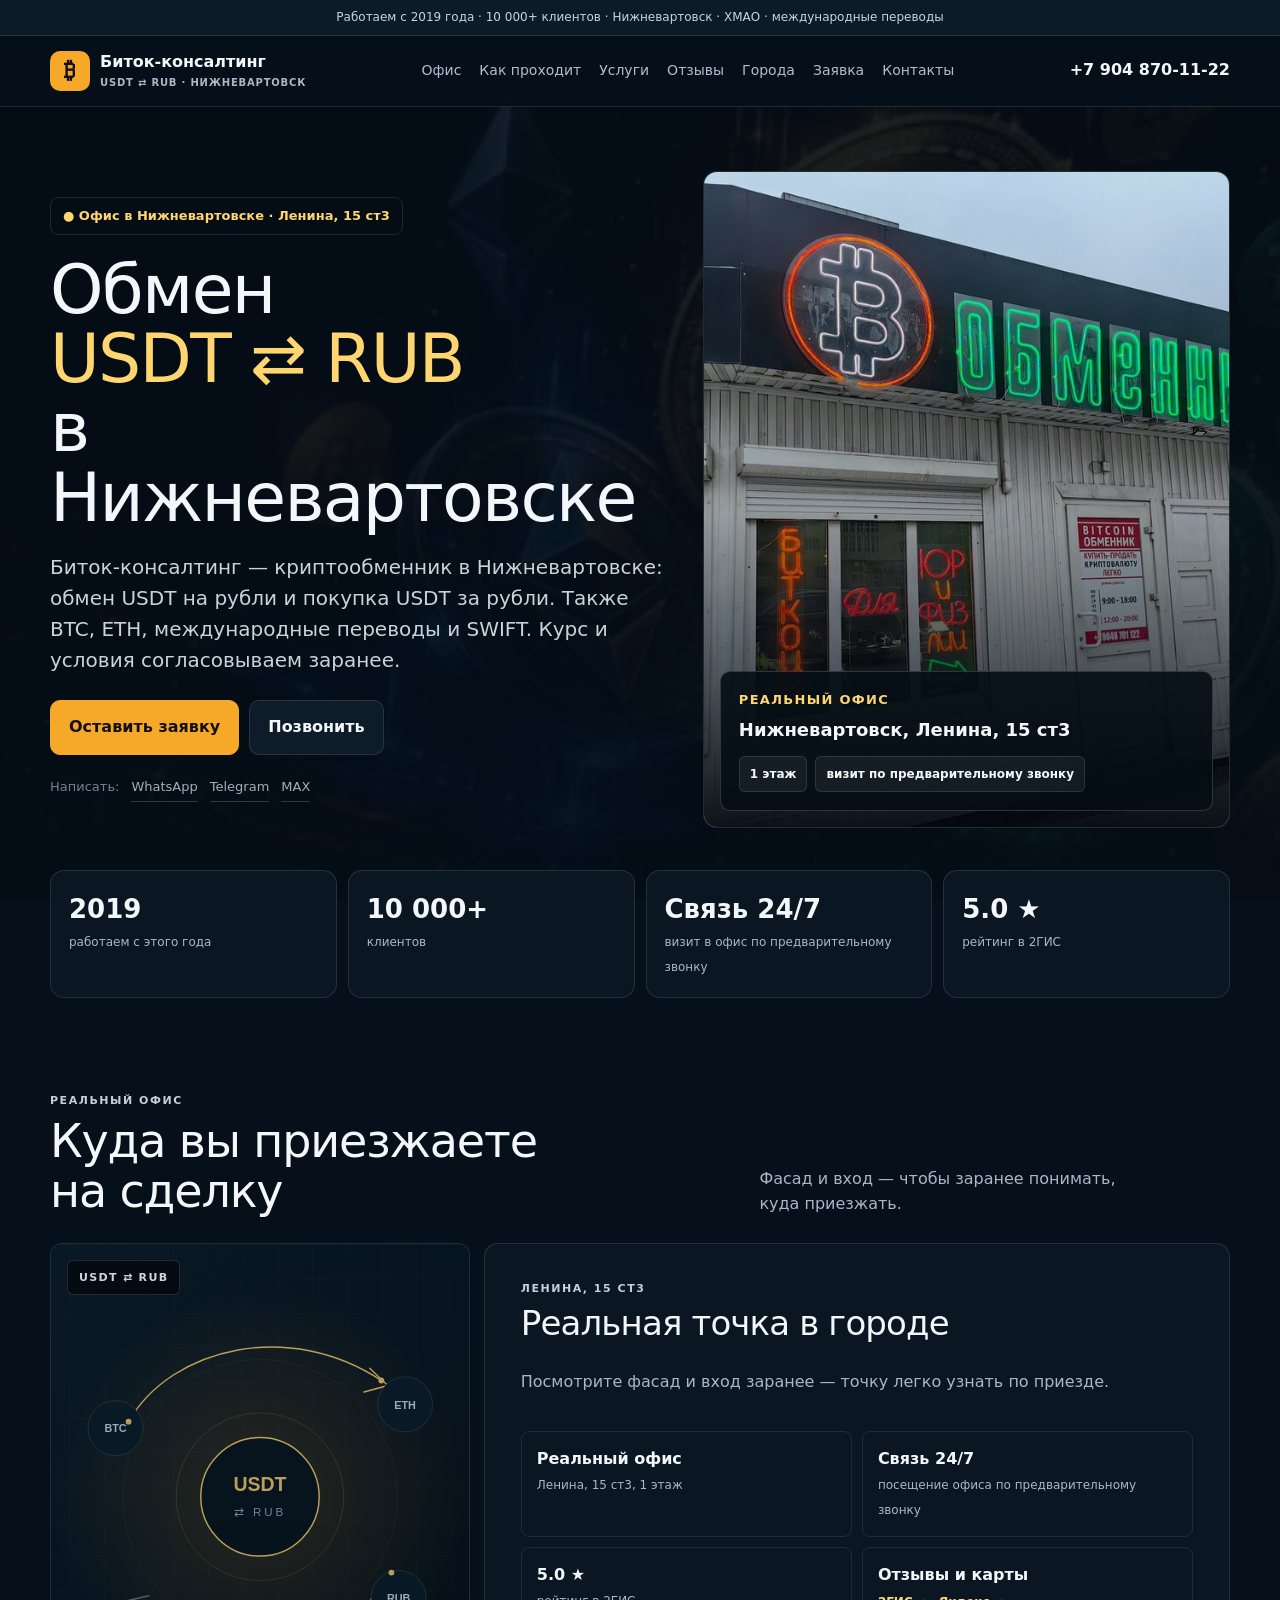
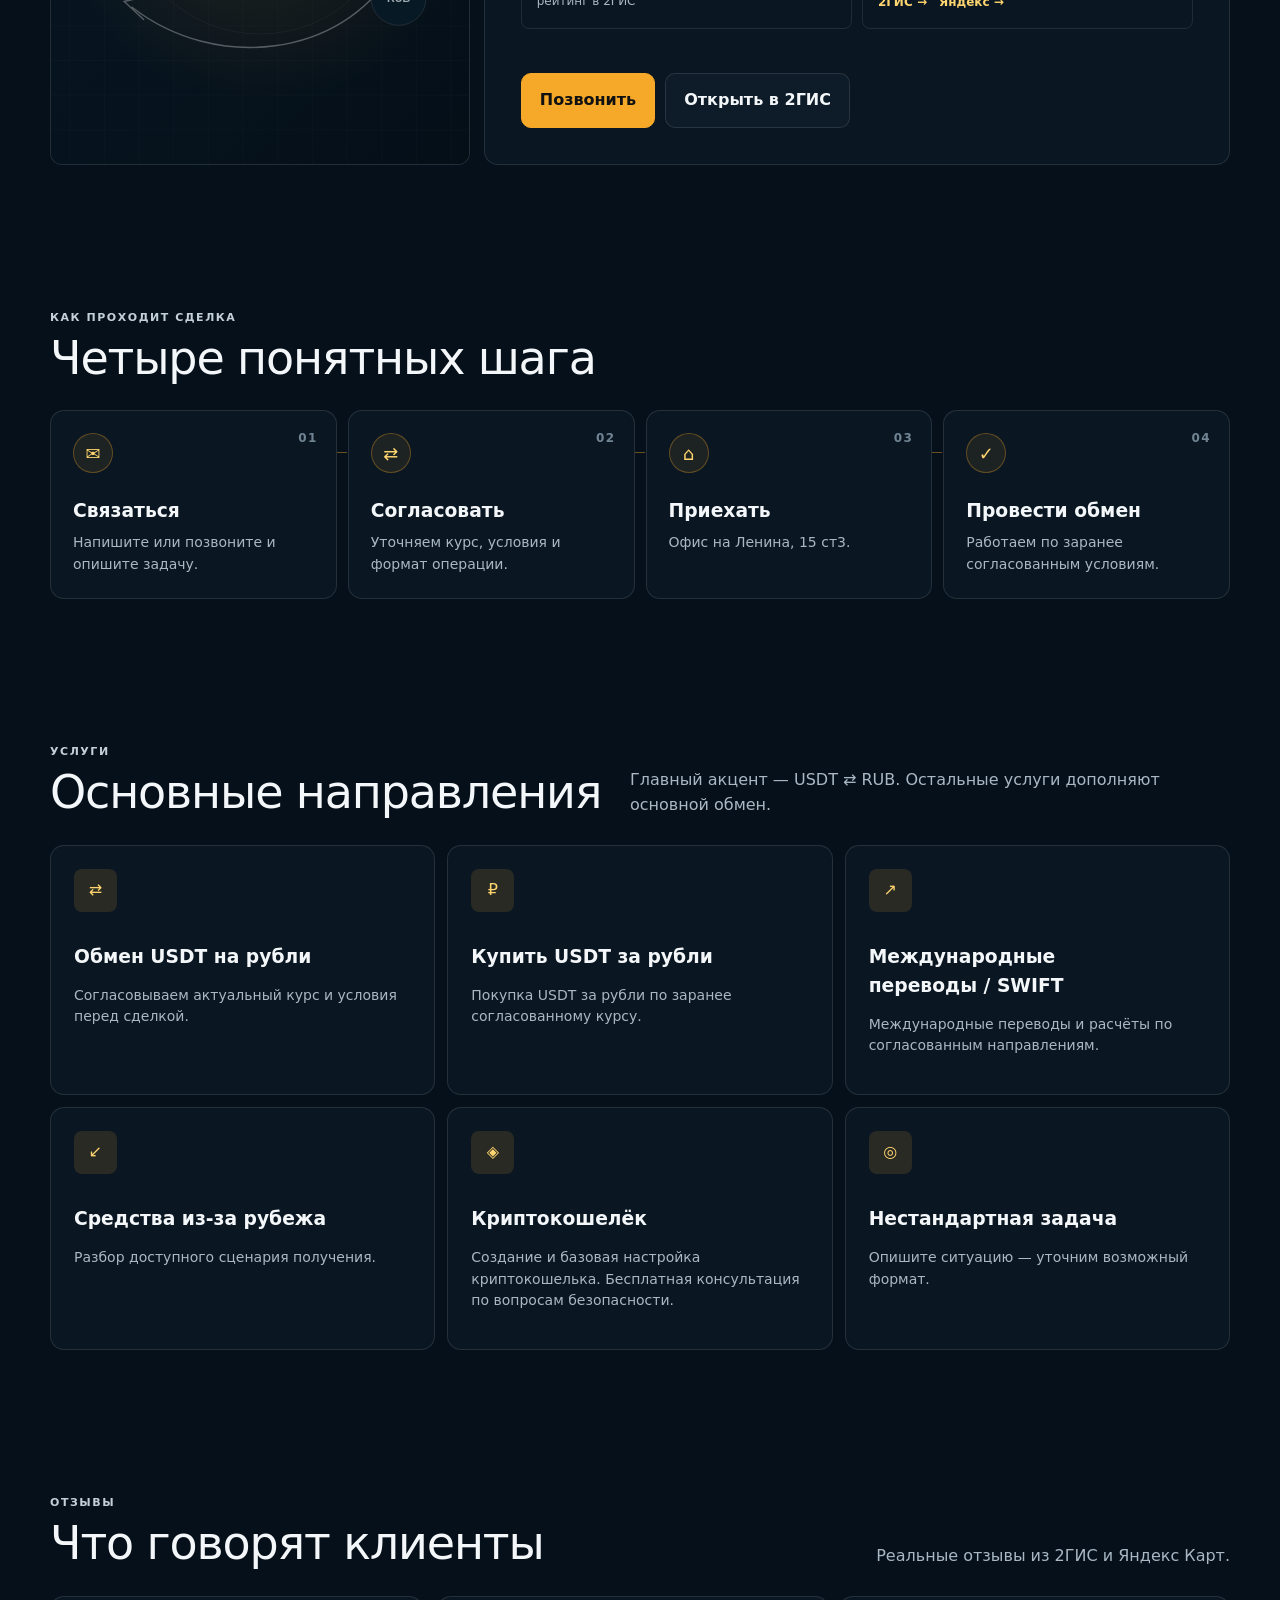
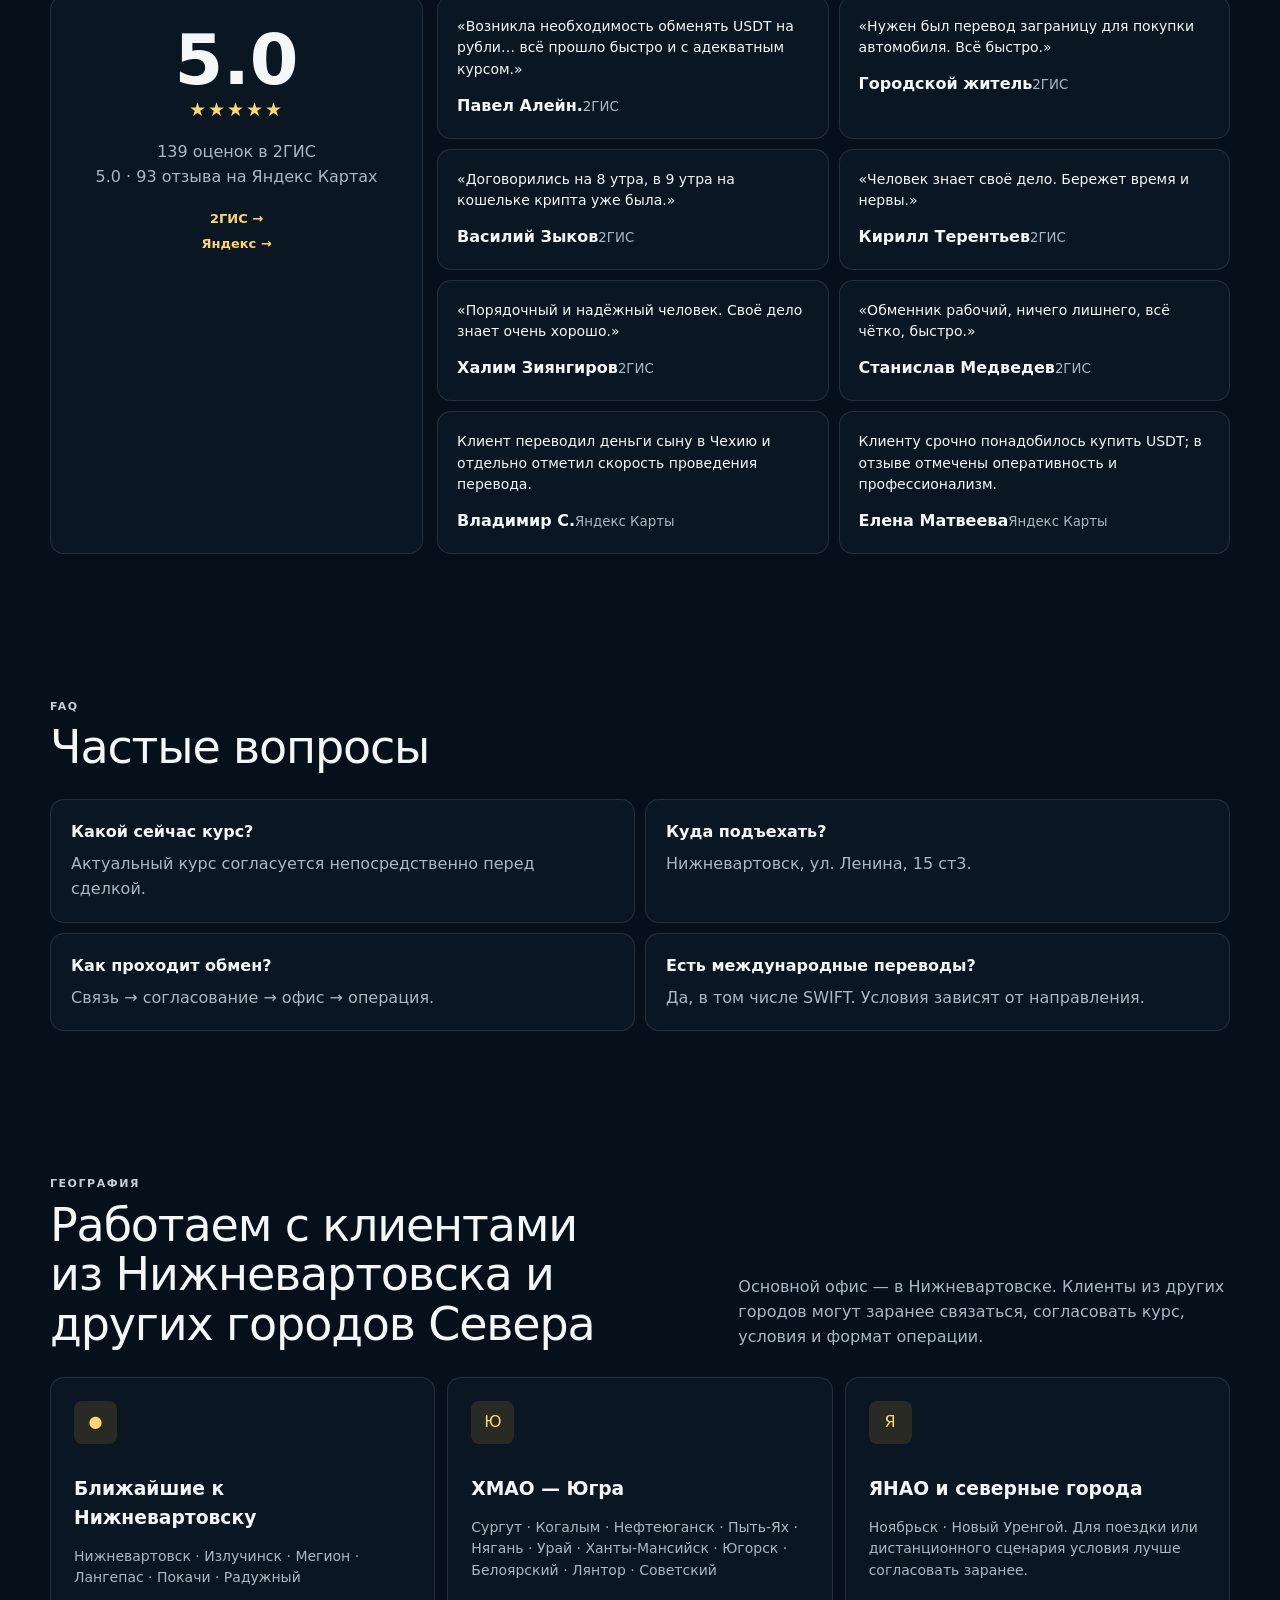
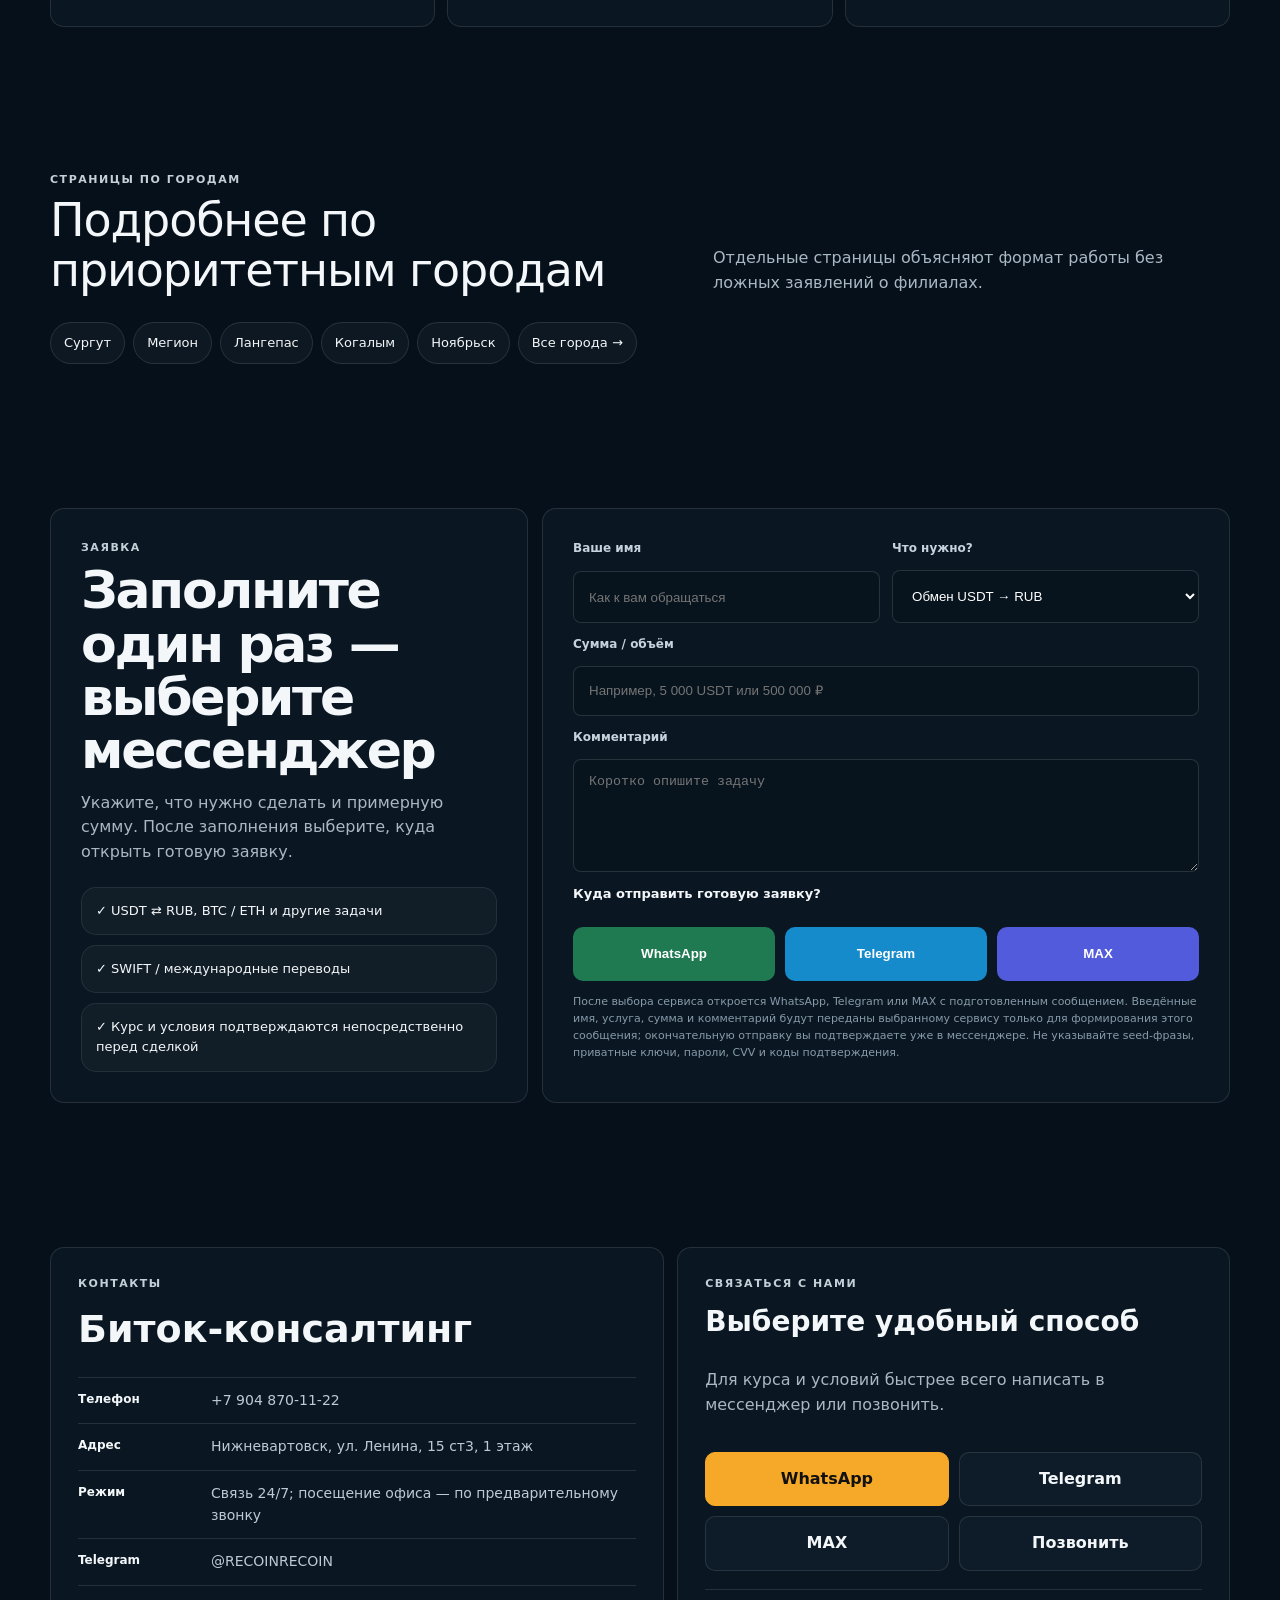
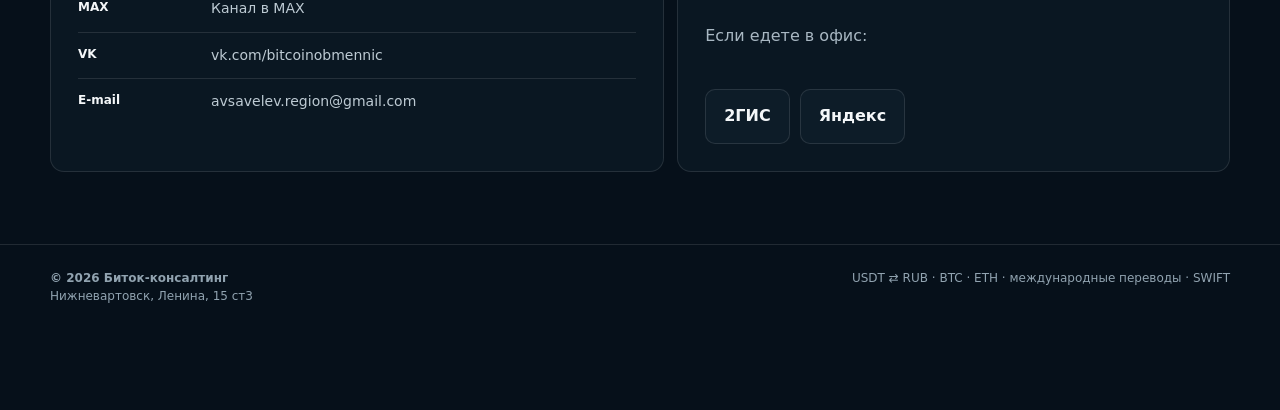
==== commit f0574aa8: "Improve homepage design and MAX links" ====
--- a/index.html
+++ b/index.html
@@ -63,14 +63,18 @@
 .gallery{grid-template-columns:1.32fr .68fr}.photo{min-height:570px}.crypto-visual{position:relative;overflow:hidden;border:1px solid var(--line);border-radius:26px;background:#07131d}.crypto-visual img{width:100%;height:100%;object-fit:cover;display:block}.crypto-label{position:absolute;left:16px;top:16px;padding:8px 11px;border:1px solid rgba(255,255,255,.13);border-radius:999px;background:rgba(4,10,15,.72);color:#cbd7df;font-size:11px;font-weight:900;letter-spacing:.12em;text-transform:uppercase}.trust-links{display:flex;gap:12px;flex-wrap:wrap;margin-top:5px}.trust-links a{color:var(--gold2);font-weight:900;font-size:12px}.flow{position:relative}.step{position:relative}.step:before{display:grid;place-items:center;width:38px;height:38px;margin-bottom:23px;border:1px solid rgba(246,169,40,.32);border-radius:50%;background:rgba(246,169,40,.08);color:var(--gold2);font-size:18px}.step:nth-child(1):before{content:"✉"}.step:nth-child(2):before{content:"⇄"}.step:nth-child(3):before{content:"⌂"}.step:nth-child(4):before{content:"✓"}.step .num{position:absolute;right:18px;top:18px;width:auto;height:auto;margin:0;background:transparent;color:#718493;font-size:12px;letter-spacing:.12em}.step:not(:last-child):after{content:"";position:absolute;z-index:2;top:41px;left:calc(100% + 1px);width:10px;border-top:1px solid rgba(246,169,40,.42)}
 @media(max-width:950px){.gallery{min-height:auto}.photo{min-height:500px}.crypto-visual{min-height:500px}.step:not(:last-child):after{width:10px}}
 @media(max-width:620px){.gallery{grid-template-columns:1fr}.photo{height:auto;min-height:0;aspect-ratio:4/3}.crypto-visual{min-height:0;aspect-ratio:16/10}.step:not(:last-child):after{top:100%;left:40px;width:1px;height:12px;border-top:0;border-left:1px solid rgba(246,169,40,.42)}}
+:root{--surface-1:#0a1722;--surface-2:#0d1c28;--text:#f4f7f9;--muted:#a9b8c3;--gold:#f6a928;--gold2:#ffd56f;--r:14px;color-scheme:dark}*{touch-action:manipulation}body:before{opacity:.38}h1,h2,h3{text-wrap:balance}.lead,.head p,.office-copy p{text-wrap:pretty}a,button,summary,input,select,textarea{-webkit-tap-highlight-color:rgba(246,169,40,.18)}a:focus-visible,button:focus-visible,summary:focus-visible,input:focus-visible,select:focus-visible,textarea:focus-visible{outline:2px solid var(--gold2);outline-offset:3px}.brand{font-weight:700}.mark{border-radius:10px;background:var(--gold);font-weight:700}.phone{font-weight:650}.nav{background:rgba(6,16,26,.95);backdrop-filter:blur(10px)}.mobile-menu{display:none;position:relative}.mobile-menu summary{display:grid;place-items:center;width:44px;height:44px;border:1px solid var(--line);border-radius:10px;cursor:pointer;list-style:none;font-weight:600}.mobile-menu summary::-webkit-details-marker{display:none}.mobile-menu nav{position:absolute;right:0;top:52px;width:min(280px,calc(100vw - 24px));padding:8px;border:1px solid var(--line);border-radius:12px;background:#091722}.mobile-menu nav a{display:block;padding:12px;border-radius:8px;color:#d8e1e7;font-size:14px}.mobile-menu nav a:hover{background:var(--surface-2)}.hero{grid-template-columns:1.08fr .92fr;gap:34px;padding-top:64px}.hero h1{font-size:clamp(42px,5.4vw,68px);line-height:1.02;letter-spacing:-.025em;font-weight:500}.gold{color:inherit}.eyebrow{border-radius:8px;background:transparent;color:var(--gold2);font-weight:600}.lead{font-size:clamp(17px,1.7vw,20px);color:#c8d3da;max-width:64ch}.btn{min-height:46px;border-radius:10px;background:var(--surface-2);font-weight:600;transition:background-color .18s,border-color .18s,color .18s,transform .18s}.btn.primary{background:var(--gold);color:#111;border:1px solid var(--gold)}.btn.primary:hover{background:var(--gold2);border-color:var(--gold2)}.btn.telegram,.btn.max{background:var(--surface-2);border-color:var(--line)}.hero-actions{align-items:center}.channel-links{display:flex;align-items:center;gap:12px;flex-wrap:wrap;margin-top:18px;color:#9fb0bc;font-size:13px}.channel-links>span{color:#718593}.channel-links a{padding:4px 0;border-bottom:1px solid rgba(255,255,255,.18)}.channel-links a:hover{color:#fff;border-color:var(--gold)}.hero-card{min-height:540px;border-radius:14px;box-shadow:none;background:#071019}.hero-card:before{display:none}.hero-card:after{background:linear-gradient(to top,rgba(3,8,14,.94) 0%,rgba(3,8,14,.2) 48%,rgba(3,8,14,.05) 100%)}.hero-office-image{position:absolute;inset:0;width:100%;height:100%;object-fit:cover;display:block}.hero-info{left:16px;right:16px;bottom:16px;padding:18px;border-radius:10px;background:rgba(5,14,22,.9);backdrop-filter:none}.hero-info strong{font-size:13px;font-weight:650;letter-spacing:.1em;text-transform:uppercase;color:var(--gold2)}.hero-address{display:block;margin-top:5px;font-size:18px;font-weight:600}.hero-info .tokens{margin-top:12px}.token{border-radius:6px;background:rgba(255,255,255,.06);font-weight:600}.stat,.card,.review,.faq,.contact,.route,.request-copy,.request-form,.office-copy{border-radius:var(--r);background:var(--surface-1);backdrop-filter:none}.stat b{font-weight:650}.tag{color:#c4d0d8;font-weight:650}.head h2{font-size:clamp(30px,3.8vw,46px);line-height:1.08;letter-spacing:-.025em;font-weight:500}.photo,.small,.crypto-visual{border-radius:12px}.cap{border-radius:8px;background:rgba(4,10,15,.9);backdrop-filter:none}.office{grid-template-columns:.72fr 1.28fr;align-items:stretch}.gallery{display:block;min-height:0}.crypto-visual{height:100%;min-height:500px}.crypto-visual img{opacity:.72}.crypto-label{border-radius:6px;background:rgba(4,10,15,.88);font-weight:600}.office-copy{padding:36px}.office-copy h3{font-weight:500;letter-spacing:-.025em}.point{border-radius:8px;background:transparent;border-color:rgba(255,255,255,.09)}.point b{font-weight:600}.trust-links a{font-weight:600}.step,.score{border-radius:14px;background:var(--surface-1)}.step h3,.review b,.field label,.send-title,.send-btn,.score a{font-weight:600}.card{min-height:210px}.ico,.num{border-radius:8px}.request-copy{background:var(--surface-1)}.send-btn{border-radius:10px}.field input,.field select,.field textarea{border-radius:8px}.float{grid-template-columns:1.2fr .8fr}.float a{min-height:46px;align-items:center;border-radius:8px;font-weight:650}.float .apply{background:var(--gold);color:#111}.float .call{background:var(--surface-2);color:#fff;border:1px solid var(--line)}
+@media(max-width:950px){.mobile-menu{display:block}.navin>.phone{display:none}.hero{grid-template-columns:1fr}.hero-card{min-height:520px}.office{grid-template-columns:1fr 1.2fr}.crypto-visual{min-height:460px}}
+@media(max-width:620px){.top{font-size:11px}.navin{height:64px}.hero{padding-top:36px;gap:26px}.hero h1{font-size:clamp(38px,11.5vw,48px);line-height:1.04;letter-spacing:-.02em}.hero-copy{padding:8px 0}.hero-card{min-height:0;aspect-ratio:4/3}.hero-info{left:10px;right:10px;bottom:10px;padding:14px}.hero-info .tokens{display:none}.hero-address{font-size:15px}.hero-actions{display:grid;grid-template-columns:1.25fr .75fr}.hero-actions .btn{padding-inline:12px}.channel-links{gap:10px;margin-top:14px}.office{grid-template-columns:1fr}.office-copy{padding:24px}.crypto-visual{min-height:0;aspect-ratio:16/10}.float{display:grid;grid-template-columns:1.25fr .75fr}.footer{padding-bottom:112px}}
+.gold{color:var(--gold2)}.score .big,.num{font-weight:600}
 </style>
 </head><body>
 <div class="top">Работаем с 2019 года · 10 000+ клиентов · Нижневартовск · ХМАО · международные переводы</div>
-<nav class="nav"><div class="wrap navin"><a class="brand" href="#top"><span class="mark">₿</span><span>Биток-консалтинг<small>USDT ⇄ RUB · Нижневартовск</small></span></a><div class="links"><a href="#office">Офис</a><a href="#how">Как проходит</a><a href="#services">Услуги</a><a href="#reviews">Отзывы</a><a href="#geo">Города</a><a href="#request">Заявка</a><a href="#contacts">Контакты</a></div><a class="phone" href="tel:+79048701122">+7 904 870-11-22</a></div></nav>
+<nav class="nav"><div class="wrap navin"><a class="brand" href="#top"><span class="mark">₿</span><span>Биток-консалтинг<small>USDT ⇄ RUB · Нижневартовск</small></span></a><div class="links"><a href="#office">Офис</a><a href="#how">Как проходит</a><a href="#services">Услуги</a><a href="#reviews">Отзывы</a><a href="#geo">Города</a><a href="#request">Заявка</a><a href="#contacts">Контакты</a></div><a class="phone" href="tel:+79048701122">+7 904 870-11-22</a><details class="mobile-menu"><summary aria-label="Открыть меню">Меню</summary><nav aria-label="Мобильная навигация"><a href="#office">Офис</a><a href="#how">Как проходит</a><a href="#services">Услуги</a><a href="#reviews">Отзывы</a><a href="#geo">Города</a><a href="#request">Заявка</a><a href="#contacts">Контакты</a></nav></details></div></nav>
 <main id="top">
-<div class="wrap hero"><div class="hero-copy"><span class="eyebrow">● Офис в Нижневартовске · Ленина, 15 ст3</span><h1>Обмен <span class="gold">USDT ⇄ RUB</span><br>в Нижневартовске</h1><p class="lead">Биток-консалтинг — криптообменник в Нижневартовске: обмен USDT на рубли и покупка USDT за рубли. Также BTC, ETH, международные переводы и SWIFT. Курс и условия согласовываем заранее.</p><div class="actions"><a class="btn primary" href="#request">Оставить заявку</a><a class="btn" href="https://wa.me/79048701122" target="_blank" rel="noopener">WhatsApp</a><a class="btn telegram" href="https://t.me/RECOINRECOIN" target="_blank" rel="noopener">Telegram</a><a class="btn max" href="https://max.ru/join/5TgUrMl_4Y2pn0rarMmSDbeNSzWKERsUk0MjILA8EJk" target="_blank" rel="noopener">MAX</a><a class="btn" href="tel:+79048701122">Позвонить</a></div></div><div class="hero-card"><div class="hero-info"><strong>USDT / RUB</strong><span>Биток-консалтинг · Нижневартовск</span><div class="tokens"><span class="token">USDT</span><span class="token">BTC</span><span class="token">ETH</span><span class="token">DOGE</span><span class="token">SWIFT</span></div></div></div></div>
+<div class="wrap hero"><div class="hero-copy"><span class="eyebrow">● Офис в Нижневартовске · Ленина, 15 ст3</span><h1>Обмен <span class="gold">USDT ⇄ RUB</span><br>в Нижневартовске</h1><p class="lead">Биток-консалтинг — криптообменник в Нижневартовске: обмен USDT на рубли и покупка USDT за рубли. Также BTC, ETH, международные переводы и SWIFT. Курс и условия согласовываем заранее.</p><div class="actions hero-actions"><a class="btn primary" href="#request">Оставить заявку</a><a class="btn" href="tel:+79048701122">Позвонить</a></div><div class="channel-links"><span>Написать:</span><a href="https://wa.me/79048701122" target="_blank" rel="noopener">WhatsApp</a><a href="https://t.me/RECOINRECOIN" target="_blank" rel="noopener">Telegram</a><a href="https://max.ru/u/f9LHodD0cOLA8K6W--M2bxoxsul1kbY8OcHdpUtg4dfzPcskSNsSvtuLl0k" target="_blank" rel="noopener">MAX</a></div></div><div class="hero-card"><img class="hero-office-image" src="/assets/office-facade.jpg" width="1024" height="768" alt="Фасад и вход офиса Биток-консалтинг в Нижневартовске" fetchpriority="high"><div class="hero-info"><strong>Реальный офис</strong><span class="hero-address">Нижневартовск, Ленина, 15 ст3</span><div class="tokens"><span class="token">1 этаж</span><span class="token">визит по предварительному звонку</span></div></div></div></div>
 <div class="wrap stats"><div class="stat"><b>2019</b><span>работаем с этого года</span></div><div class="stat"><b>10 000+</b><span>клиентов</span></div><div class="stat"><b>Связь 24/7</b><span>визит в офис по предварительному звонку</span></div><div class="stat"><b>5.0 ★</b><span>рейтинг в 2ГИС</span></div></div>
-<section id="office"><div class="wrap"><div class="head"><div><span class="tag">Реальный офис</span><h2>Куда вы приезжаете на сделку</h2></div><p>Фасад и вход — чтобы заранее понимать, куда приезжать.</p></div><div class="office"><div class="gallery"><div class="photo"><img src="/assets/office-facade.jpg" width="1024" height="768" alt="Фасад Биток-консалтинг" loading="lazy"><div class="cap"><b>Фасад и вход</b><span>Нижневартовск, Ленина, 15 ст3</span></div></div><div class="crypto-visual"><img src="/assets/crypto-exchange-visual.svg" width="720" height="720" alt="" loading="lazy"><span class="crypto-label">USDT ⇄ RUB</span></div></div><div class="office-copy"><span class="tag">Ленина, 15 ст3</span><h3>Реальная точка в городе</h3><p>Посмотрите фасад и вход заранее — точку легко узнать по приезде.</p><div class="office-points"><div class="point"><b>Реальный офис</b><span>Ленина, 15 ст3, 1 этаж</span></div><div class="point"><b>Связь 24/7</b><span>посещение офиса по предварительному звонку</span></div><div class="point"><b>5.0 ★</b><span>рейтинг в 2ГИС</span></div><div class="point"><b>Отзывы и карты</b><div class="trust-links"><a href="https://2gis.ru/nizhnevartovsk/firm/70000001100769448" target="_blank" rel="noopener">2ГИС →</a><a href="https://bitkoin-obmennik-ulitsa-lenina.clients.site/" target="_blank" rel="noopener">Яндекс →</a></div></div></div><div class="actions"><a class="btn primary" href="tel:+79048701122">Позвонить</a><a class="btn" href="https://2gis.ru/nizhnevartovsk/firm/70000001100769448" target="_blank" rel="noopener">Открыть в 2ГИС</a></div></div></div></div></section>
+<section id="office"><div class="wrap"><div class="head"><div><span class="tag">Реальный офис</span><h2>Куда вы приезжаете на сделку</h2></div><p>Фасад и вход — чтобы заранее понимать, куда приезжать.</p></div><div class="office"><div class="gallery"><div class="crypto-visual"><img src="/assets/crypto-exchange-visual.svg" width="720" height="720" alt="" loading="lazy"><span class="crypto-label">USDT ⇄ RUB</span></div></div><div class="office-copy"><span class="tag">Ленина, 15 ст3</span><h3>Реальная точка в городе</h3><p>Посмотрите фасад и вход заранее — точку легко узнать по приезде.</p><div class="office-points"><div class="point"><b>Реальный офис</b><span>Ленина, 15 ст3, 1 этаж</span></div><div class="point"><b>Связь 24/7</b><span>посещение офиса по предварительному звонку</span></div><div class="point"><b>5.0 ★</b><span>рейтинг в 2ГИС</span></div><div class="point"><b>Отзывы и карты</b><div class="trust-links"><a href="https://2gis.ru/nizhnevartovsk/firm/70000001100769448" target="_blank" rel="noopener">2ГИС →</a><a href="https://bitkoin-obmennik-ulitsa-lenina.clients.site/" target="_blank" rel="noopener">Яндекс →</a></div></div></div><div class="actions"><a class="btn primary" href="tel:+79048701122">Позвонить</a><a class="btn" href="https://2gis.ru/nizhnevartovsk/firm/70000001100769448" target="_blank" rel="noopener">Открыть в 2ГИС</a></div></div></div></div></section>
 <section id="how"><div class="wrap"><div class="head"><div><span class="tag">Как проходит сделка</span><h2>Четыре понятных шага</h2></div></div><div class="flow"><div class="step"><div class="num">01</div><h3>Связаться</h3><p>Напишите или позвоните и опишите задачу.</p></div><div class="step"><div class="num">02</div><h3>Согласовать</h3><p>Уточняем курс, условия и формат операции.</p></div><div class="step"><div class="num">03</div><h3>Приехать</h3><p>Офис на Ленина, 15 ст3.</p></div><div class="step"><div class="num">04</div><h3>Провести обмен</h3><p>Работаем по заранее согласованным условиям.</p></div></div></div></section>
 <section id="services"><div class="wrap"><div class="head"><div><span class="tag">Услуги</span><h2>Основные направления</h2></div><p>Главный акцент — USDT ⇄ RUB. Остальные услуги дополняют основной обмен.</p></div><div class="services"><div class="card"><div class="ico">⇄</div><h3>Обмен USDT на рубли</h3><p>Согласовываем актуальный курс и условия перед сделкой.</p></div><div class="card"><div class="ico">₽</div><h3>Купить USDT за рубли</h3><p>Покупка USDT за рубли по заранее согласованному курсу.</p></div><div class="card"><div class="ico">↗</div><h3>Международные переводы / SWIFT</h3><p>Международные переводы и расчёты по согласованным направлениям.</p></div><div class="card"><div class="ico">↙</div><h3>Средства из-за рубежа</h3><p>Разбор доступного сценария получения.</p></div><div class="card"><div class="ico">◈</div><h3>Криптокошелёк</h3><p>Создание и базовая настройка криптокошелька. Бесплатная консультация по вопросам безопасности.</p></div><div class="card"><div class="ico">◎</div><h3>Нестандартная задача</h3><p>Опишите ситуацию — уточним возможный формат.</p></div></div></div></section>
 <section id="reviews"><div class="wrap"><div class="head"><div><span class="tag">Отзывы</span><h2>Что говорят клиенты</h2></div><p>Реальные отзывы из 2ГИС и Яндекс Карт.</p></div><div class="reviews-layout"><div class="score"><div class="big">5.0</div><div class="stars">★★★★★</div><p>139 оценок в 2ГИС<br>5.0 · 93 отзыва на Яндекс Картах</p><a href="https://2gis.ru/nizhnevartovsk/firm/70000001100769448/tab/reviews" target="_blank" rel="noopener">2ГИС →</a><br><a href="https://bitkoin-obmennik-ulitsa-lenina.clients.site/" target="_blank" rel="noopener">Яндекс →</a></div><div class="reviews"><div class="review"><p>«Возникла необходимость обменять USDT на рубли… всё прошло быстро и с адекватным курсом.»</p><b>Павел Алейн.</b><small>2ГИС</small></div><div class="review"><p>«Нужен был перевод заграницу для покупки автомобиля. Всё быстро.»</p><b>Городской житель</b><small>2ГИС</small></div><div class="review"><p>«Договорились на 8 утра, в 9 утра на кошельке крипта уже была.»</p><b>Василий Зыков</b><small>2ГИС</small></div><div class="review"><p>«Человек знает своё дело. Бережет время и нервы.»</p><b>Кирилл Терентьев</b><small>2ГИС</small></div><div class="review"><p>«Порядочный и надёжный человек. Своё дело знает очень хорошо.»</p><b>Халим Зиянгиров</b><small>2ГИС</small></div><div class="review"><p>«Обменник рабочий, ничего лишнего, всё чётко, быстро.»</p><b>Станислав Медведев</b><small>2ГИС</small></div><div class="review"><p>Клиент переводил деньги сыну в Чехию и отдельно отметил скорость проведения перевода.</p><b>Владимир С.</b><small>Яндекс Карты</small></div><div class="review"><p>Клиенту срочно понадобилось купить USDT; в отзыве отмечены оперативность и профессионализм.</p><b>Елена Матвеева</b><small>Яндекс Карты</small></div></div></div></div></section>
@@ -78,10 +82,10 @@
 <section id="geo"><div class="wrap"><div class="head"><div><span class="tag">География</span><h2>Работаем с клиентами из Нижневартовска и других городов Севера</h2></div><p>Основной офис — в Нижневартовске. Клиенты из других городов могут заранее связаться, согласовать курс, условия и формат операции.</p></div><div class="services"><div class="card"><div class="ico">●</div><h3>Ближайшие к Нижневартовску</h3><p>Нижневартовск · Излучинск · Мегион · Лангепас · Покачи · Радужный</p></div><div class="card"><div class="ico">Ю</div><h3>ХМАО — Югра</h3><p>Сургут · Когалым · Нефтеюганск · Пыть-Ях · Нягань · Урай · Ханты-Мансийск · Югорск · Белоярский · Лянтор · Советский</p></div><div class="card"><div class="ico">Я</div><h3>ЯНАО и северные города</h3><p>Ноябрьск · Новый Уренгой. Для поездки или дистанционного сценария условия лучше согласовать заранее.</p></div></div></div></section>
 <section><div class="wrap"><div class="head"><div><span class="tag">Страницы по городам</span><h2>Подробнее по приоритетным городам</h2></div><p>Отдельные страницы объясняют формат работы без ложных заявлений о филиалах.</p></div><div class="cities"><a class="city" href="/surgut/">Сургут</a><a class="city" href="/megion/">Мегион</a><a class="city" href="/langepas/">Лангепас</a><a class="city" href="/kogalym/">Когалым</a><a class="city" href="/noyabrsk/">Ноябрьск</a><a class="city" href="/cities/">Все города →</a></div></div></section>
 <section id="request"><div class="wrap"><div class="request"><div class="request-copy"><span class="tag">Заявка</span><h2>Заполните один раз — выберите мессенджер</h2><p>Укажите, что нужно сделать и примерную сумму. После заполнения выберите, куда открыть готовую заявку.</p><div class="request-notes"><div class="request-note">✓ USDT ⇄ RUB, BTC / ETH и другие задачи</div><div class="request-note">✓ SWIFT / международные переводы</div><div class="request-note">✓ Курс и условия подтверждаются непосредственно перед сделкой</div></div></div><form class="request-form" id="requestForm" onsubmit="return false;"><div class="field"><label for="reqName">Ваше имя</label><input id="reqName" autocomplete="name" placeholder="Как к вам обращаться"></div><div class="field"><label for="reqTopic">Что нужно?</label><select id="reqTopic"><option>Обмен USDT → RUB</option><option>Покупка USDT за RUB</option><option>BTC / ETH / другая криптовалюта</option><option>SWIFT / международный перевод</option><option>Получение средств из-за рубежа</option><option>Криптокошелёк / консультация</option><option>Другой вопрос</option></select></div><div class="field full"><label for="reqAmount">Сумма / объём</label><input id="reqAmount" inputmode="decimal" placeholder="Например, 5 000 USDT или 500 000 ₽"></div><div class="field full"><label for="reqComment">Комментарий</label><textarea id="reqComment" placeholder="Коротко опишите задачу"></textarea></div><div class="send-title">Куда отправить готовую заявку?</div><div class="send-grid"><button class="send-btn wa" type="button" data-channel="wa">WhatsApp</button><button class="send-btn tg" type="button" data-channel="tg">Telegram</button><button class="send-btn mx" type="button" data-channel="mx">MAX</button></div><div class="send-hint">После выбора сервиса откроется WhatsApp, Telegram или MAX с подготовленным сообщением. Введённые имя, услуга, сумма и комментарий будут переданы выбранному сервису только для формирования этого сообщения; окончательную отправку вы подтверждаете уже в мессенджере. Не указывайте seed-фразы, приватные ключи, пароли, CVV и коды подтверждения.</div></form></div></div></section>
-<section id="contacts"><div class="wrap contacts"><div class="contact"><span class="tag">Контакты</span><h2>Биток-консалтинг</h2><div class="row"><b>Телефон</b><a href="tel:+79048701122">+7 904 870-11-22</a></div><div class="row"><b>Адрес</b><span>Нижневартовск, ул. Ленина, 15 ст3, 1 этаж</span></div><div class="row"><b>Режим</b><span>Связь 24/7; посещение офиса — по предварительному звонку</span></div><div class="row"><b>Telegram</b><a href="https://t.me/RECOINRECOIN" target="_blank" rel="noopener">@RECOINRECOIN</a></div><div class="row"><b>MAX</b><a href="https://max.ru/join/5TgUrMl_4Y2pn0rarMmSDbeNSzWKERsUk0MjILA8EJk" target="_blank" rel="noopener">Канал в MAX</a></div><div class="row"><b>VK</b><a href="https://vk.com/bitcoinobmennic" target="_blank" rel="noopener">vk.com/bitcoinobmennic</a></div><div class="row"><b>E-mail</b><a href="mailto:avsavelev.region@gmail.com">avsavelev.region@gmail.com</a></div></div><div class="route"><span class="tag">Связаться с нами</span><h3>Выберите удобный способ</h3><p>Для курса и условий быстрее всего написать в мессенджер или позвонить.</p><div class="contact-buttons"><a class="btn primary" href="https://wa.me/79048701122" target="_blank" rel="noopener">WhatsApp</a><a class="btn telegram" href="https://t.me/RECOINRECOIN" target="_blank" rel="noopener">Telegram</a><a class="btn max" href="https://max.ru/join/5TgUrMl_4Y2pn0rarMmSDbeNSzWKERsUk0MjILA8EJk" target="_blank" rel="noopener">MAX</a><a class="btn" href="tel:+79048701122">Позвонить</a></div><div class="route-sep"></div><p>Если едете в офис:</p><div class="actions"><a class="btn" href="https://2gis.ru/nizhnevartovsk/firm/70000001100769448" target="_blank" rel="noopener">2ГИС</a><a class="btn" href="https://yandex.com/maps/org/bitkoin_obmennik/28912170282/" target="_blank" rel="noopener">Яндекс</a></div></div></div></section>
+<section id="contacts"><div class="wrap contacts"><div class="contact"><span class="tag">Контакты</span><h2>Биток-консалтинг</h2><div class="row"><b>Телефон</b><a href="tel:+79048701122">+7 904 870-11-22</a></div><div class="row"><b>Адрес</b><span>Нижневартовск, ул. Ленина, 15 ст3, 1 этаж</span></div><div class="row"><b>Режим</b><span>Связь 24/7; посещение офиса — по предварительному звонку</span></div><div class="row"><b>Telegram</b><a href="https://t.me/RECOINRECOIN" target="_blank" rel="noopener">@RECOINRECOIN</a></div><div class="row"><b>MAX</b><a href="https://max.ru/u/f9LHodD0cOLA8K6W--M2bxoxsul1kbY8OcHdpUtg4dfzPcskSNsSvtuLl0k" target="_blank" rel="noopener">Канал в MAX</a></div><div class="row"><b>VK</b><a href="https://vk.com/bitcoinobmennic" target="_blank" rel="noopener">vk.com/bitcoinobmennic</a></div><div class="row"><b>E-mail</b><a href="mailto:avsavelev.region@gmail.com">avsavelev.region@gmail.com</a></div></div><div class="route"><span class="tag">Связаться с нами</span><h3>Выберите удобный способ</h3><p>Для курса и условий быстрее всего написать в мессенджер или позвонить.</p><div class="contact-buttons"><a class="btn primary" href="https://wa.me/79048701122" target="_blank" rel="noopener">WhatsApp</a><a class="btn telegram" href="https://t.me/RECOINRECOIN" target="_blank" rel="noopener">Telegram</a><a class="btn max" href="https://max.ru/u/f9LHodD0cOLA8K6W--M2bxoxsul1kbY8OcHdpUtg4dfzPcskSNsSvtuLl0k" target="_blank" rel="noopener">MAX</a><a class="btn" href="tel:+79048701122">Позвонить</a></div><div class="route-sep"></div><p>Если едете в офис:</p><div class="actions"><a class="btn" href="https://2gis.ru/nizhnevartovsk/firm/70000001100769448" target="_blank" rel="noopener">2ГИС</a><a class="btn" href="https://yandex.com/maps/org/bitkoin_obmennik/28912170282/" target="_blank" rel="noopener">Яндекс</a></div></div></div></section>
 </main>
 <footer class="footer"><div class="wrap footerin"><div><b>© 2026 Биток-консалтинг</b><br>Нижневартовск, Ленина, 15 ст3</div><div>USDT ⇄ RUB · BTC · ETH · международные переводы · SWIFT</div></div></footer>
-<div class="float"><a class="call" href="tel:+79048701122">Позвонить</a><a class="wa" href="https://wa.me/79048701122" target="_blank" rel="noopener">WhatsApp</a><a class="tg" href="https://t.me/RECOINRECOIN" target="_blank" rel="noopener">Telegram</a><a class="mx" href="https://max.ru/join/5TgUrMl_4Y2pn0rarMmSDbeNSzWKERsUk0MjILA8EJk" target="_blank" rel="noopener">MAX</a></div>
+<div class="float"><a class="apply" href="#request">Оставить заявку</a><a class="call" href="tel:+79048701122">Позвонить</a></div>
 <script>
 (function(){function buildRequest(){const name=document.getElementById('reqName').value.trim();const topic=document.getElementById('reqTopic').value;const amount=document.getElementById('reqAmount').value.trim();const comment=document.getElementById('reqComment').value.trim();const lines=['Здравствуйте! Хочу оставить заявку на сайте «Биток-консалтинг».'];if(name)lines.push('Имя: '+name);lines.push('Услуга: '+topic);if(amount)lines.push('Сумма / объём: '+amount);if(comment)lines.push('Комментарий: '+comment);lines.push('Подскажите актуальный курс и условия.');return lines.join('\n')}document.querySelectorAll('.send-btn[data-channel]').forEach(function(btn){btn.addEventListener('click',function(){const text=encodeURIComponent(buildRequest());let url='';if(btn.dataset.channel==='wa')url='https://wa.me/79048701122?text='+text;if(btn.dataset.channel==='tg')url='https://t.me/RECOINRECOIN?text='+text;if(btn.dataset.channel==='mx')url='https://max.ru/:share?text='+text;if(url)window.open(url,'_blank','noopener')})})})();
 </script>
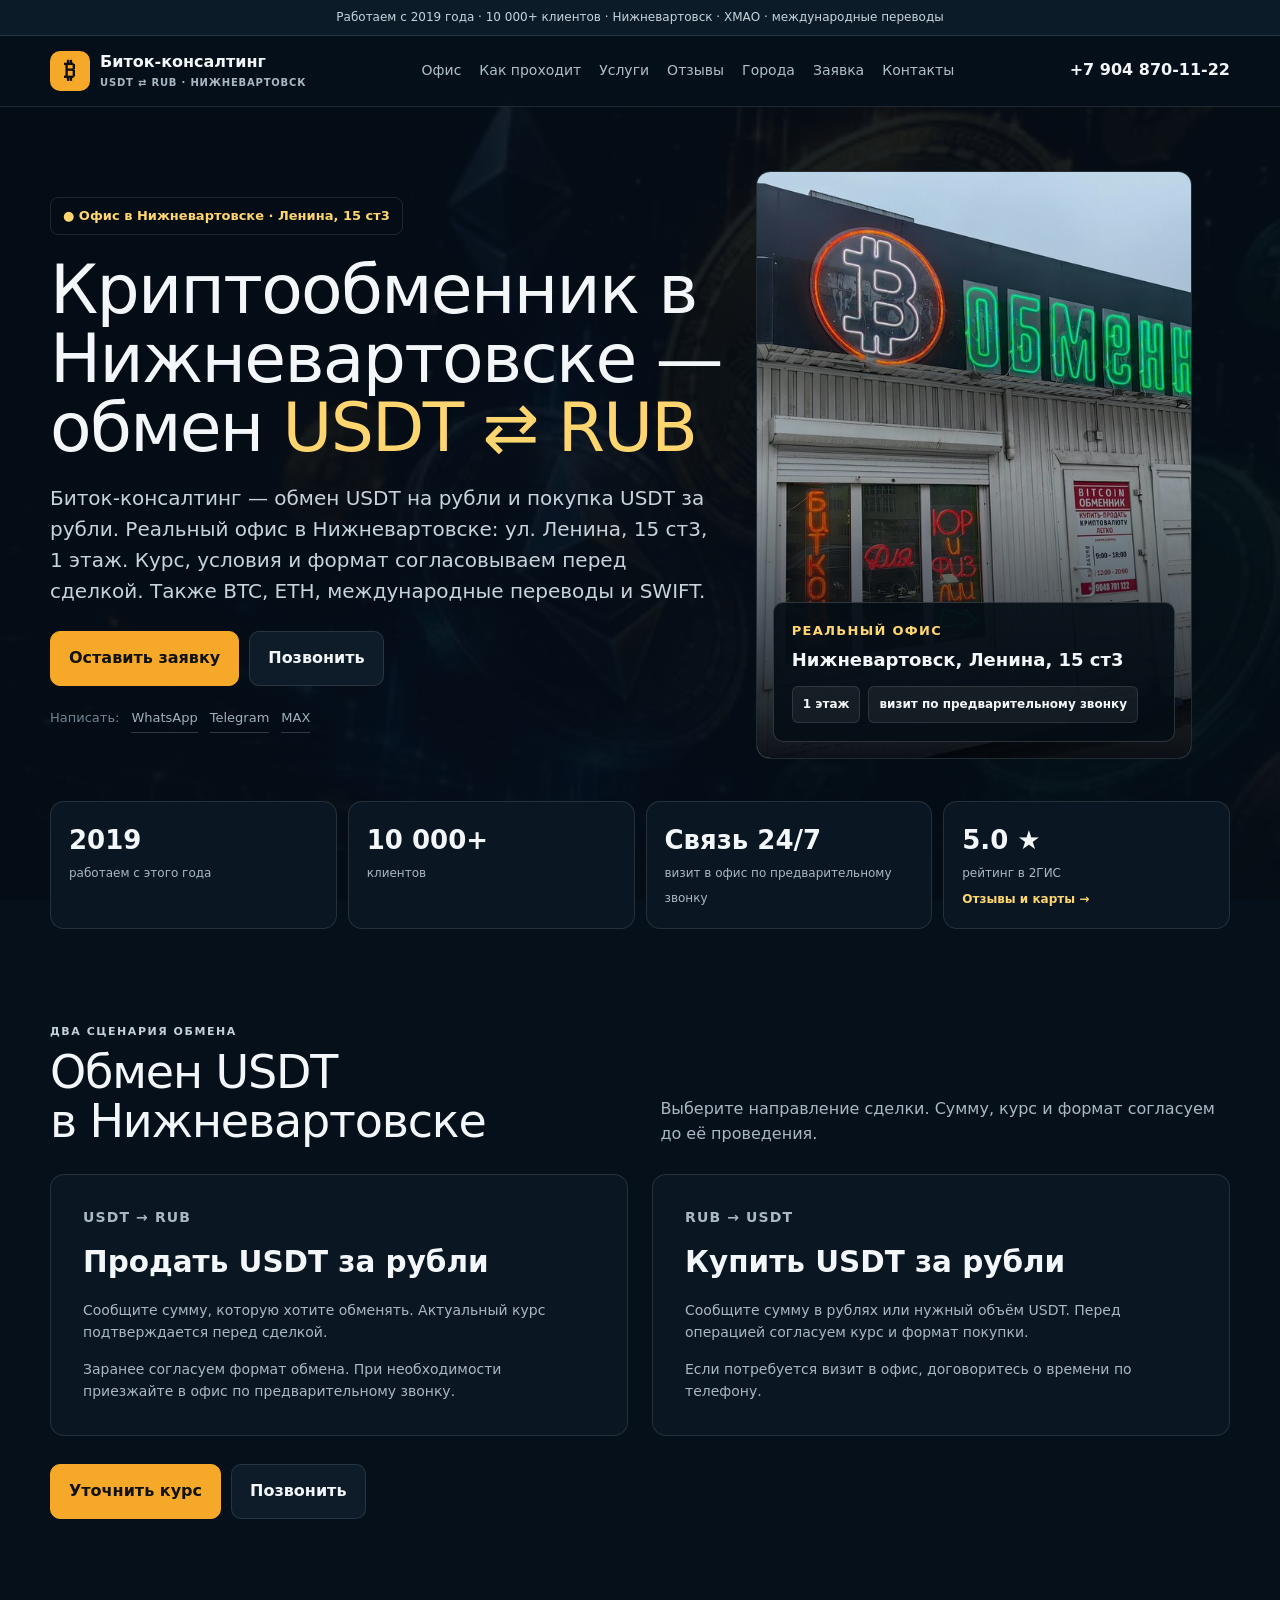
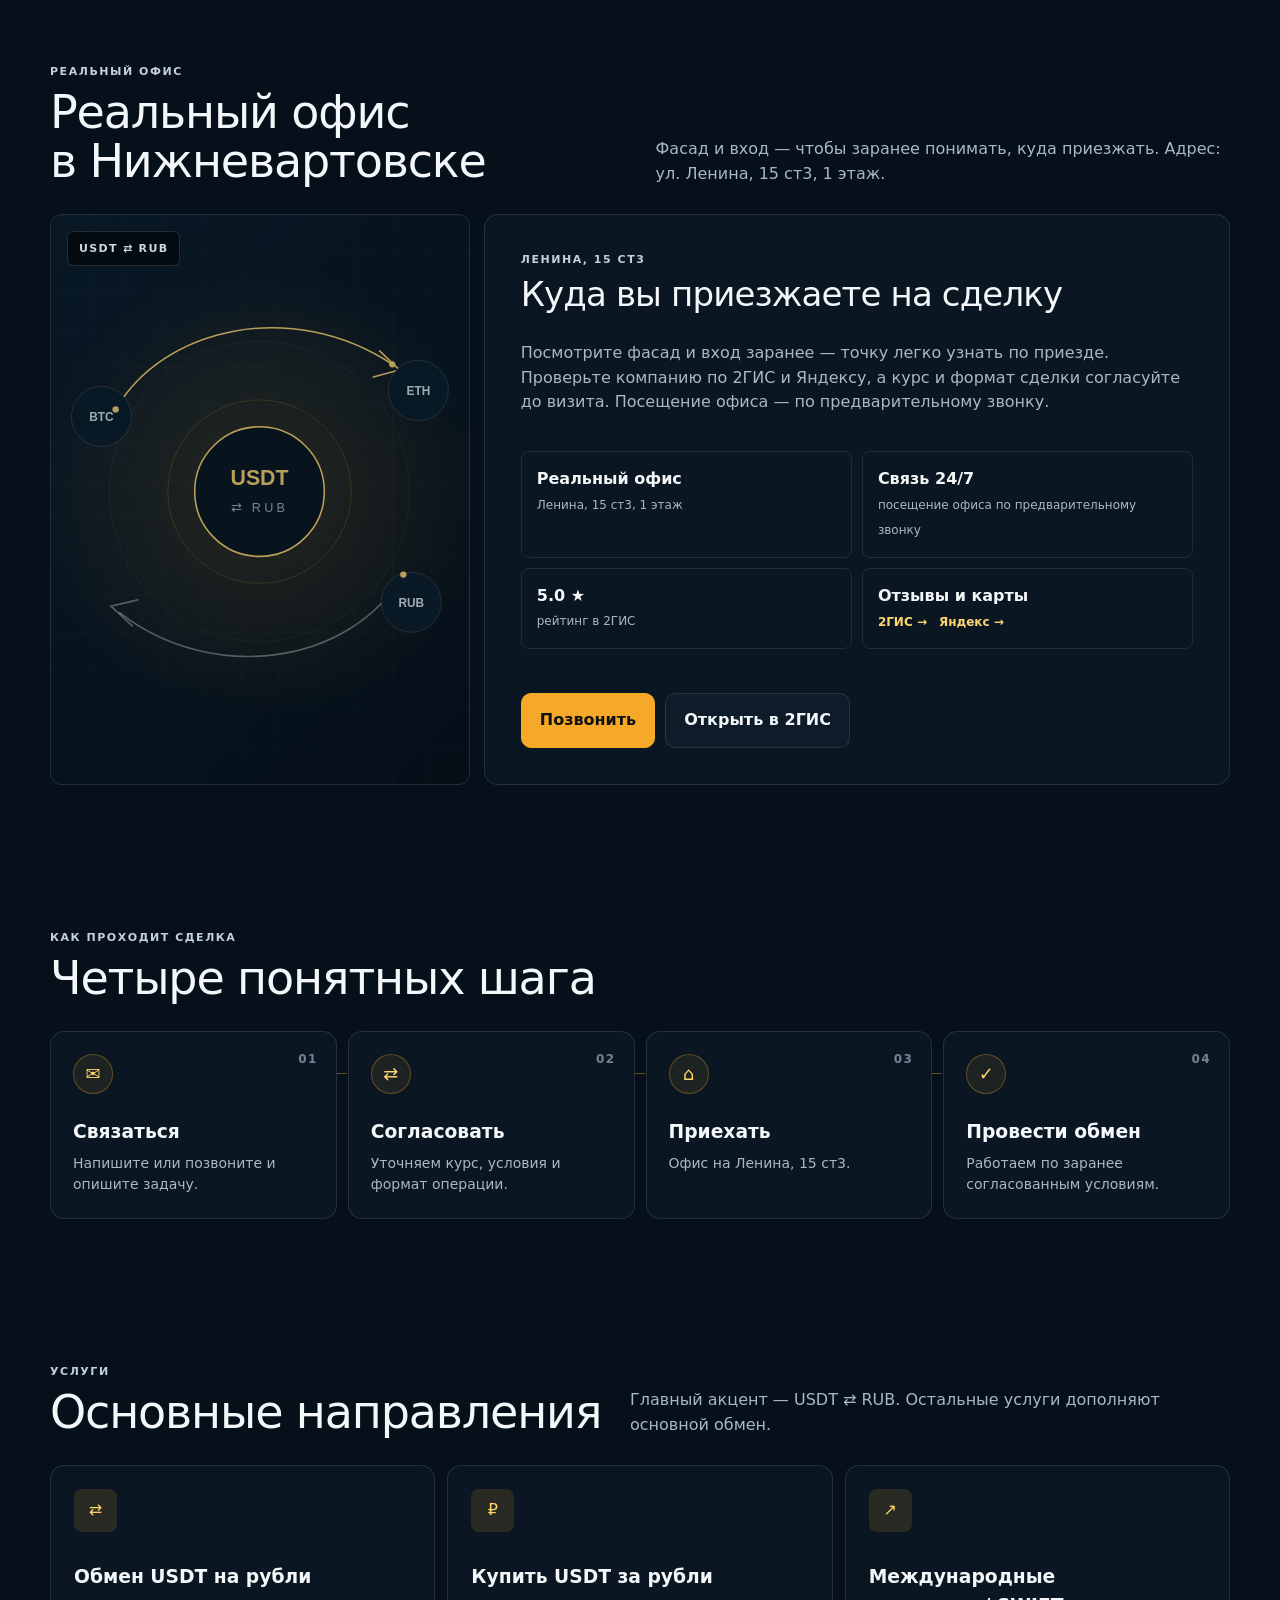
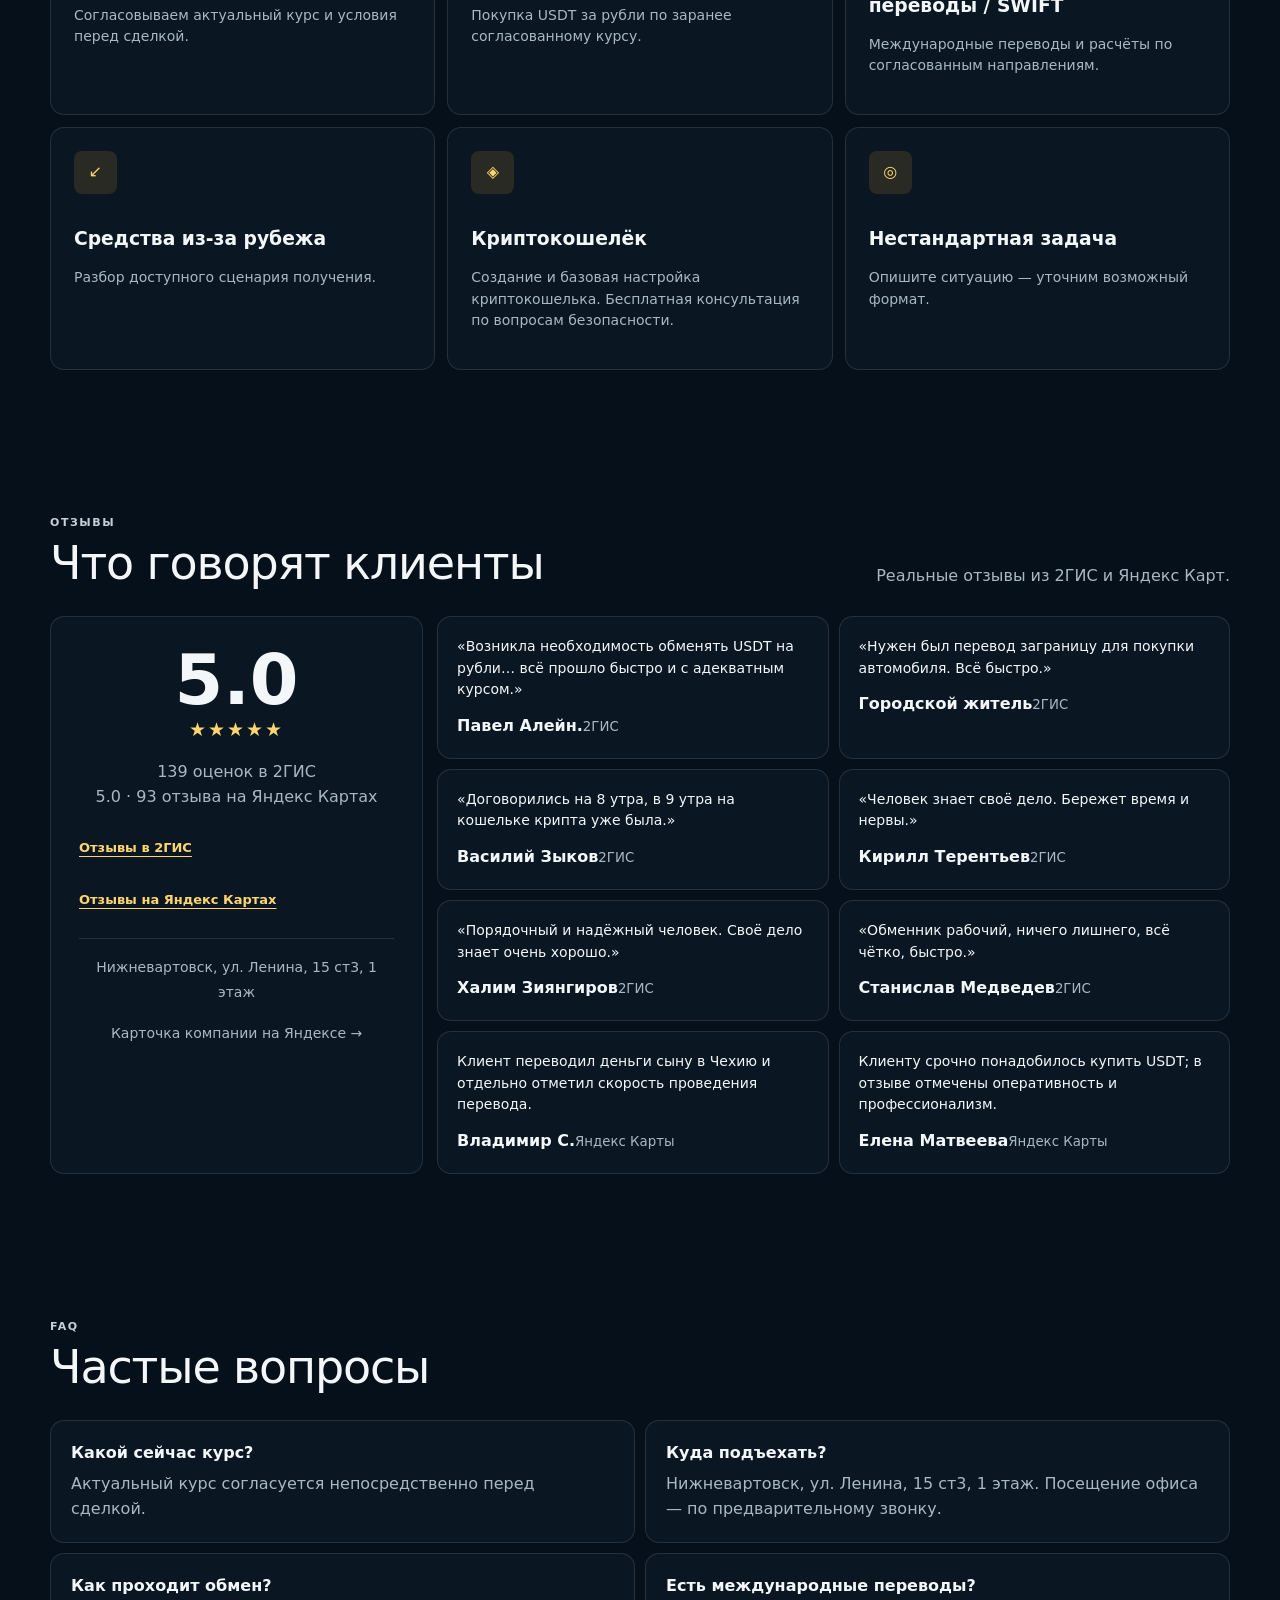
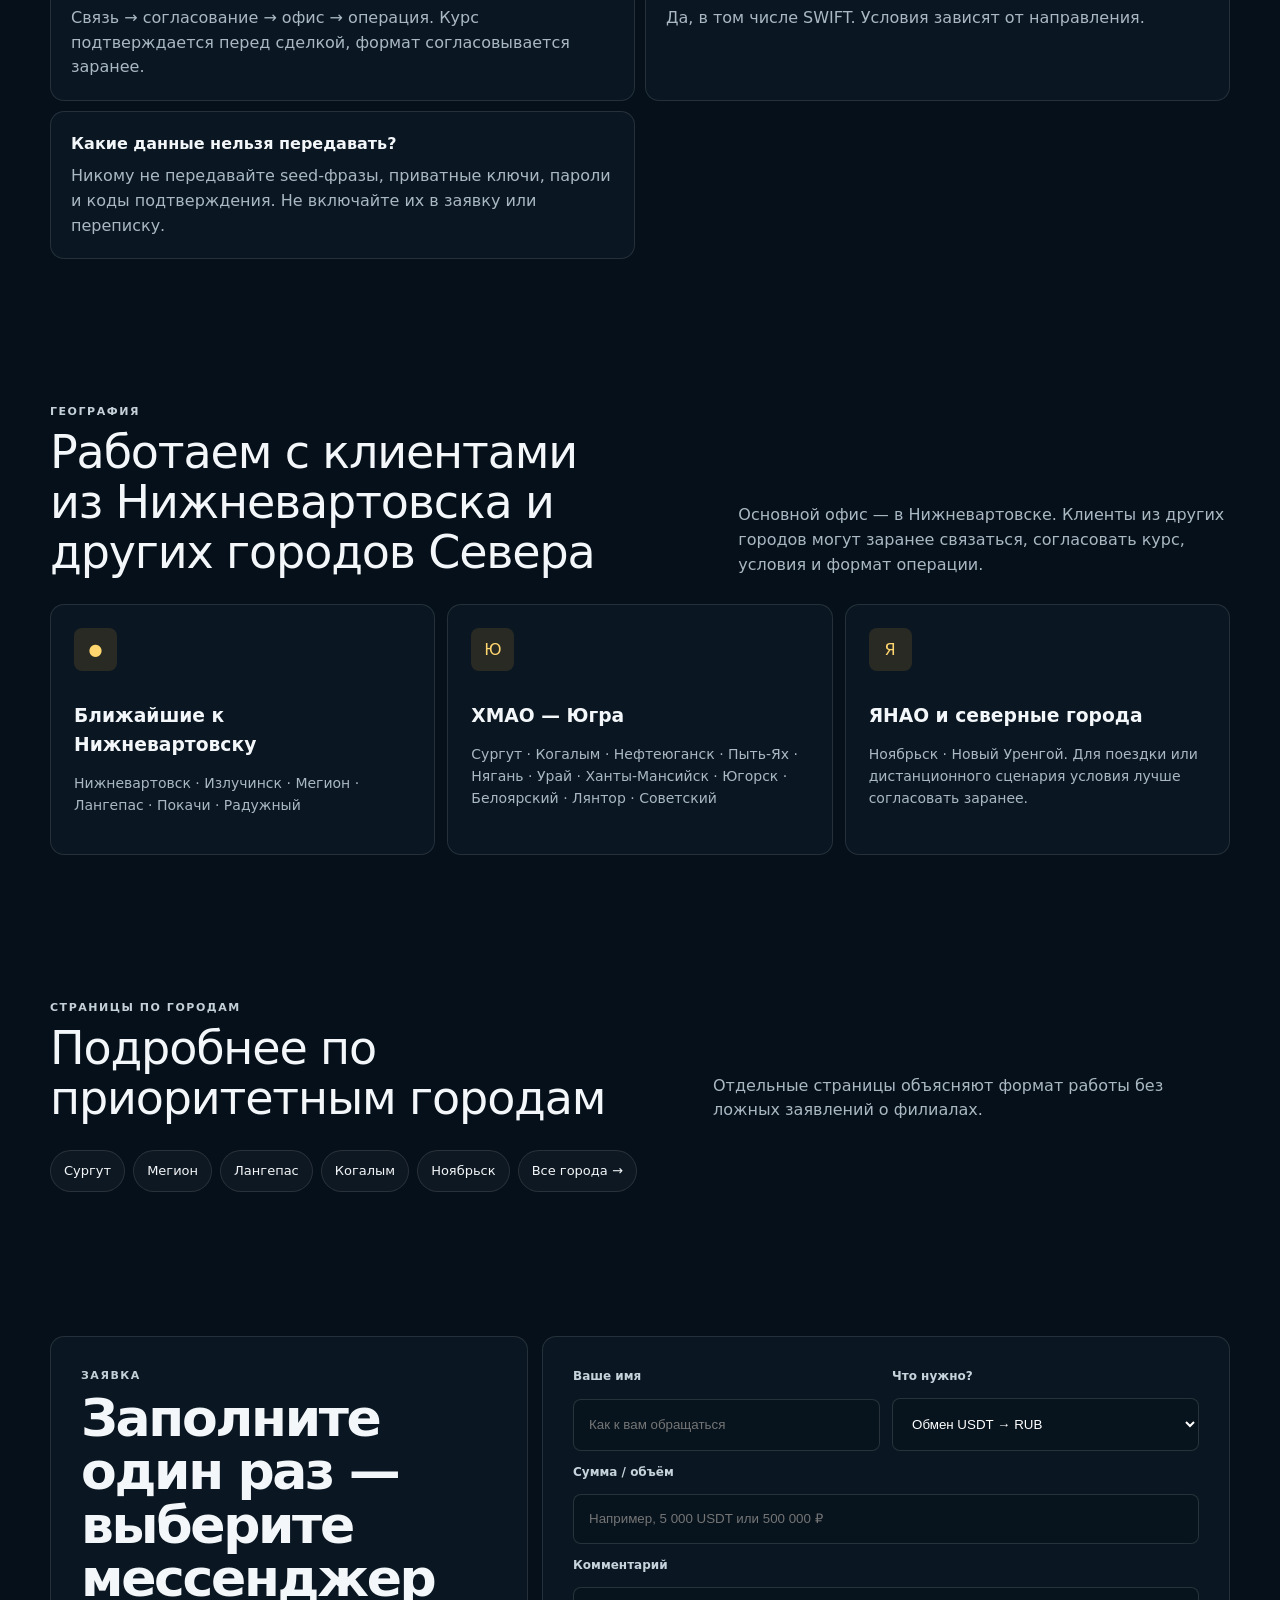
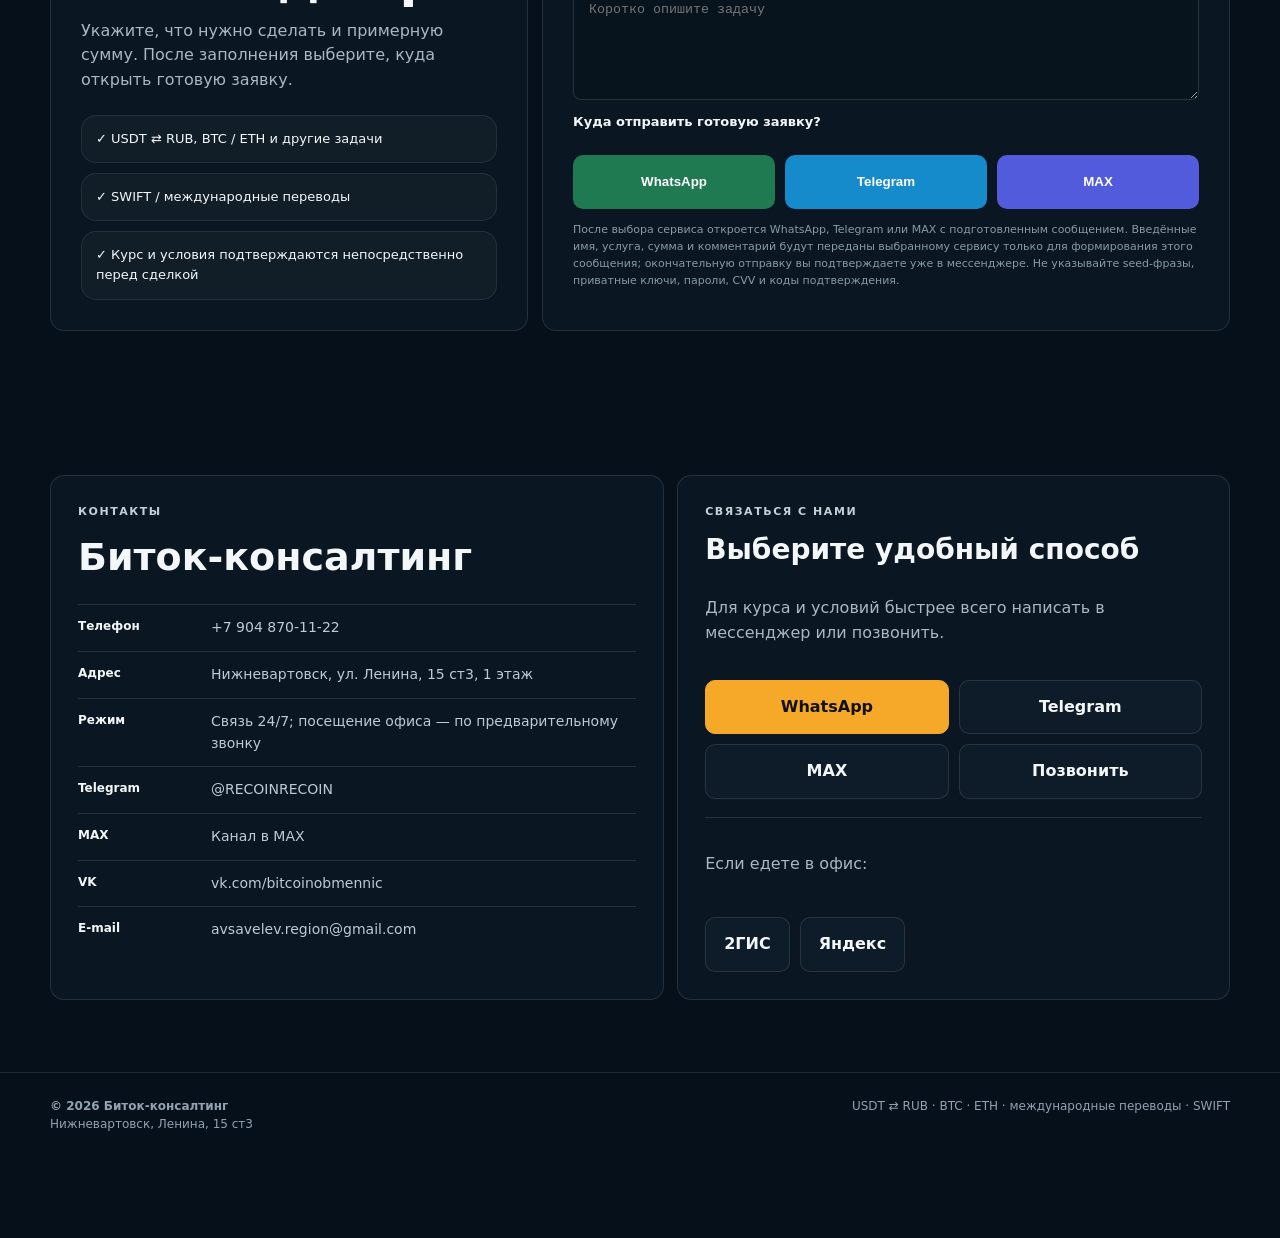
==== commit 23ef0509: "Strengthen Nizhnevartovsk USDT landing SEO" ====
--- a/index.html
+++ b/index.html
@@ -2,16 +2,16 @@
 <html lang="ru">
 <head>
 <meta charset="utf-8"><meta name="viewport" content="width=device-width,initial-scale=1">
-<title>Обмен USDT на рубли в Нижневартовске — Биток-консалтинг</title>
-<meta name="description" content="Обмен USDT на рубли и покупка USDT за рубли в Нижневартовске. Биток-консалтинг: BTC, ETH, SWIFT и международные переводы. Работаем с 2019 года.">
+<title>Криптообменник в Нижневартовске — обмен USDT ⇄ RUB | Биток-консалтинг</title>
+<meta name="description" content="Обмен USDT на рубли и покупка USDT за рубли в Нижневартовске. Реальный офис: Ленина, 15 ст3, 1 этаж. Курс и формат сделки согласовываем заранее.">
 <meta name="robots" content="index,follow,max-image-preview:large"><meta name="theme-color" content="#06101a">
-<meta property="og:type" content="website"><meta property="og:locale" content="ru_RU"><meta property="og:site_name" content="Биток-консалтинг"><meta property="og:title" content="Обмен USDT на рубли в Нижневартовске — Биток-консалтинг"><meta property="og:description" content="Обмен USDT ⇄ RUB, BTC, ETH, международные переводы и SWIFT в Нижневартовске."><meta property="og:url" content="https://bitok-consulting.github.io/"><meta property="og:image" content="https://bitok-consulting.github.io/assets/social-preview.png"><meta property="og:image:width" content="1200"><meta property="og:image:height" content="630"><meta property="og:image:alt" content="Биток-консалтинг — обмен USDT на рубли в Нижневартовске">
+<meta property="og:type" content="website"><meta property="og:locale" content="ru_RU"><meta property="og:site_name" content="Биток-консалтинг"><meta property="og:title" content="Криптообменник в Нижневартовске — обмен USDT ⇄ RUB | Биток-консалтинг"><meta property="og:description" content="Обмен USDT на рубли и покупка USDT за рубли в Нижневартовске. Реальный офис: Ленина, 15 ст3, 1 этаж. Курс и формат сделки согласовываем заранее."><meta property="og:url" content="https://bitok-consulting.github.io/"><meta property="og:image" content="https://bitok-consulting.github.io/assets/social-preview.png"><meta property="og:image:width" content="1200"><meta property="og:image:height" content="630"><meta property="og:image:alt" content="Биток-консалтинг — обмен USDT на рубли в Нижневартовске">
 
 <link rel="canonical" href="https://bitok-consulting.github.io/">
 <link rel="sitemap" type="application/xml" href="https://bitok-consulting.github.io/sitemap.xml">
 <meta name="twitter:card" content="summary_large_image">
-<meta name="twitter:title" content="Обмен USDT на рубли в Нижневартовске — Биток-консалтинг">
-<meta name="twitter:description" content="USDT ⇄ RUB, BTC, ETH, SWIFT и международные переводы в Нижневартовске.">
+<meta name="twitter:title" content="Криптообменник в Нижневартовске — обмен USDT ⇄ RUB | Биток-консалтинг">
+<meta name="twitter:description" content="Обмен USDT на рубли и покупка USDT за рубли в Нижневартовске. Реальный офис: Ленина, 15 ст3, 1 этаж. Курс и формат сделки согласовываем заранее.">
 <meta name="twitter:image" content="https://bitok-consulting.github.io/assets/social-preview.png">
 <script type="application/ld+json">
 {
@@ -22,7 +22,7 @@
   "url": "https://bitok-consulting.github.io/",
   "telephone": "+7-904-870-11-22",
   "email": "avsavelev.region@gmail.com",
-  "description": "Обмен USDT на рубли и покупка USDT за рубли в Нижневартовске, консультации по криптовалюте, международные переводы и SWIFT.",
+  "description": "Обмен USDT на рубли и покупка USDT за рубли в Нижневартовске. Реальный офис: ул. Ленина, 15 ст3, 1 этаж; посещение по предварительному звонку. Курс и формат согласовываются перед сделкой. Также консультации по криптовалюте, международные переводы и SWIFT.",
   "foundingDate": "2019",
   "address": {
     "@type": "PostalAddress",
@@ -67,26 +67,49 @@
 @media(max-width:950px){.mobile-menu{display:block}.navin>.phone{display:none}.hero{grid-template-columns:1fr}.hero-card{min-height:520px}.office{grid-template-columns:1fr 1.2fr}.crypto-visual{min-height:460px}}
 @media(max-width:620px){.top{font-size:11px}.navin{height:64px}.hero{padding-top:36px;gap:26px}.hero h1{font-size:clamp(38px,11.5vw,48px);line-height:1.04;letter-spacing:-.02em}.hero-copy{padding:8px 0}.hero-card{min-height:0;aspect-ratio:4/3}.hero-info{left:10px;right:10px;bottom:10px;padding:14px}.hero-info .tokens{display:none}.hero-address{font-size:15px}.hero-actions{display:grid;grid-template-columns:1.25fr .75fr}.hero-actions .btn{padding-inline:12px}.channel-links{gap:10px;margin-top:14px}.office{grid-template-columns:1fr}.office-copy{padding:24px}.crypto-visual{min-height:0;aspect-ratio:16/10}.float{display:grid;grid-template-columns:1.25fr .75fr}.footer{padding-bottom:112px}}
 .gold{color:var(--gold2)}.score .big,.num{font-weight:600}
+
+/* Commercial-intent section: existing surfaces, typography and CTA hierarchy. */
+.exchange-grid{display:grid;grid-template-columns:repeat(2,minmax(0,1fr));gap:24px}
+.exchange-scenario{padding:32px;min-width:0}
+.exchange-direction{display:block;color:var(--muted);font-size:14px;font-weight:600;letter-spacing:.08em}
+.exchange-scenario h3{font-size:clamp(24px,2.3vw,30px);font-weight:600;line-height:1.2;margin:16px 0 20px}
+.exchange-scenario p{color:var(--muted);margin:0 0 16px;max-width:54ch}
+.exchange-scenario p:last-child{margin-bottom:0}
+.exchange-actions{margin-top:28px}
+.review-sources{display:flex;flex-direction:column;gap:8px;align-items:flex-start}
+.review-sources a{display:inline-flex;align-items:center;min-height:44px;text-decoration:underline;text-underline-offset:4px}
+.score .review-address{padding-top:16px;margin-top:16px;border-top:1px solid var(--line)}
+.score .review-address a,.score .review-card-link{font-size:14px;color:var(--muted);font-weight:400}
+@media(max-width:950px){.exchange-grid{grid-template-columns:1fr}}
+@media(max-width:620px){.hero h1{font-size:clamp(32px,8.7vw,38px);text-wrap:balance}.exchange-scenario{padding:24px}.exchange-actions .btn{flex:1}.review-sources{align-items:stretch}}
 </style>
 </head><body>
 <div class="top">Работаем с 2019 года · 10 000+ клиентов · Нижневартовск · ХМАО · международные переводы</div>
 <nav class="nav"><div class="wrap navin"><a class="brand" href="#top"><span class="mark">₿</span><span>Биток-консалтинг<small>USDT ⇄ RUB · Нижневартовск</small></span></a><div class="links"><a href="#office">Офис</a><a href="#how">Как проходит</a><a href="#services">Услуги</a><a href="#reviews">Отзывы</a><a href="#geo">Города</a><a href="#request">Заявка</a><a href="#contacts">Контакты</a></div><a class="phone" href="tel:+79048701122">+7 904 870-11-22</a><details class="mobile-menu"><summary aria-label="Открыть меню">Меню</summary><nav aria-label="Мобильная навигация"><a href="#office">Офис</a><a href="#how">Как проходит</a><a href="#services">Услуги</a><a href="#reviews">Отзывы</a><a href="#geo">Города</a><a href="#request">Заявка</a><a href="#contacts">Контакты</a></nav></details></div></nav>
 <main id="top">
-<div class="wrap hero"><div class="hero-copy"><span class="eyebrow">● Офис в Нижневартовске · Ленина, 15 ст3</span><h1>Обмен <span class="gold">USDT ⇄ RUB</span><br>в Нижневартовске</h1><p class="lead">Биток-консалтинг — криптообменник в Нижневартовске: обмен USDT на рубли и покупка USDT за рубли. Также BTC, ETH, международные переводы и SWIFT. Курс и условия согласовываем заранее.</p><div class="actions hero-actions"><a class="btn primary" href="#request">Оставить заявку</a><a class="btn" href="tel:+79048701122">Позвонить</a></div><div class="channel-links"><span>Написать:</span><a href="https://wa.me/79048701122" target="_blank" rel="noopener">WhatsApp</a><a href="https://t.me/RECOINRECOIN" target="_blank" rel="noopener">Telegram</a><a href="https://max.ru/u/f9LHodD0cOLA8K6W--M2bxoxsul1kbY8OcHdpUtg4dfzPcskSNsSvtuLl0k" target="_blank" rel="noopener">MAX</a></div></div><div class="hero-card"><img class="hero-office-image" src="/assets/office-facade.jpg" width="1024" height="768" alt="Фасад и вход офиса Биток-консалтинг в Нижневартовске" fetchpriority="high"><div class="hero-info"><strong>Реальный офис</strong><span class="hero-address">Нижневартовск, Ленина, 15 ст3</span><div class="tokens"><span class="token">1 этаж</span><span class="token">визит по предварительному звонку</span></div></div></div></div>
-<div class="wrap stats"><div class="stat"><b>2019</b><span>работаем с этого года</span></div><div class="stat"><b>10 000+</b><span>клиентов</span></div><div class="stat"><b>Связь 24/7</b><span>визит в офис по предварительному звонку</span></div><div class="stat"><b>5.0 ★</b><span>рейтинг в 2ГИС</span></div></div>
-<section id="office"><div class="wrap"><div class="head"><div><span class="tag">Реальный офис</span><h2>Куда вы приезжаете на сделку</h2></div><p>Фасад и вход — чтобы заранее понимать, куда приезжать.</p></div><div class="office"><div class="gallery"><div class="crypto-visual"><img src="/assets/crypto-exchange-visual.svg" width="720" height="720" alt="" loading="lazy"><span class="crypto-label">USDT ⇄ RUB</span></div></div><div class="office-copy"><span class="tag">Ленина, 15 ст3</span><h3>Реальная точка в городе</h3><p>Посмотрите фасад и вход заранее — точку легко узнать по приезде.</p><div class="office-points"><div class="point"><b>Реальный офис</b><span>Ленина, 15 ст3, 1 этаж</span></div><div class="point"><b>Связь 24/7</b><span>посещение офиса по предварительному звонку</span></div><div class="point"><b>5.0 ★</b><span>рейтинг в 2ГИС</span></div><div class="point"><b>Отзывы и карты</b><div class="trust-links"><a href="https://2gis.ru/nizhnevartovsk/firm/70000001100769448" target="_blank" rel="noopener">2ГИС →</a><a href="https://bitkoin-obmennik-ulitsa-lenina.clients.site/" target="_blank" rel="noopener">Яндекс →</a></div></div></div><div class="actions"><a class="btn primary" href="tel:+79048701122">Позвонить</a><a class="btn" href="https://2gis.ru/nizhnevartovsk/firm/70000001100769448" target="_blank" rel="noopener">Открыть в 2ГИС</a></div></div></div></div></section>
+<div class="wrap hero"><div class="hero-copy"><span class="eyebrow">● Офис в Нижневартовске · Ленина, 15 ст3</span><h1>Криптообменник в Нижневартовске&nbsp;—<br>обмен <span class="gold">USDT ⇄ RUB</span></h1><p class="lead">Биток-консалтинг — обмен USDT на рубли и покупка USDT за рубли. Реальный офис в Нижневартовске: ул. Ленина, 15 ст3, 1 этаж. Курс, условия и формат согласовываем перед сделкой. Также BTC, ETH, международные переводы и SWIFT.</p><div class="actions hero-actions"><a class="btn primary" href="#request">Оставить заявку</a><a class="btn" href="tel:+79048701122">Позвонить</a></div><div class="channel-links"><span>Написать:</span><a href="https://wa.me/79048701122" target="_blank" rel="noopener">WhatsApp</a><a href="https://t.me/RECOINRECOIN" target="_blank" rel="noopener">Telegram</a><a href="https://max.ru/u/f9LHodD0cOLA8K6W--M2bxoxsul1kbY8OcHdpUtg4dfzPcskSNsSvtuLl0k" target="_blank" rel="noopener">MAX</a></div></div><div class="hero-card"><img class="hero-office-image" src="/assets/office-facade.jpg" width="1024" height="768" alt="Фасад и вход офиса Биток-консалтинг в Нижневартовске" fetchpriority="high"><div class="hero-info"><strong>Реальный офис</strong><span class="hero-address">Нижневартовск, Ленина, 15 ст3</span><div class="tokens"><span class="token">1 этаж</span><span class="token">визит по предварительному звонку</span></div></div></div></div>
+<div class="wrap stats"><div class="stat"><b>2019</b><span>работаем с этого года</span></div><div class="stat"><b>10 000+</b><span>клиентов</span></div><div class="stat"><b>Связь 24/7</b><span>визит в офис по предварительному звонку</span></div><div class="stat"><b>5.0 ★</b><span>рейтинг в 2ГИС</span><div class="trust-links"><a href="#reviews">Отзывы и карты →</a></div></div></div>
+<section id="usdt-exchange" aria-labelledby="usdt-exchange-title"><div class="wrap">
+<div class="head"><div><span class="tag">Два сценария обмена</span><h2 id="usdt-exchange-title">Обмен USDT в Нижневартовске</h2></div><p>Выберите направление сделки. Сумму, курс и формат согласуем до её проведения.</p></div>
+<div class="exchange-grid">
+<article class="card exchange-scenario"><span class="exchange-direction">USDT → RUB</span><h3>Продать USDT за рубли</h3><p>Сообщите сумму, которую хотите обменять. Актуальный курс подтверждается перед сделкой.</p><p>Заранее согласуем формат обмена. При необходимости приезжайте в офис по предварительному звонку.</p></article>
+<article class="card exchange-scenario"><span class="exchange-direction">RUB → USDT</span><h3>Купить USDT за рубли</h3><p>Сообщите сумму в рублях или нужный объём USDT. Перед операцией согласуем курс и формат покупки.</p><p>Если потребуется визит в офис, договоритесь о времени по телефону.</p></article>
+</div>
+<div class="actions exchange-actions"><a class="btn primary" href="#request">Уточнить курс</a><a class="btn" href="tel:+79048701122">Позвонить</a></div>
+</div></section>
+<section id="office"><div class="wrap"><div class="head"><div><span class="tag">Реальный офис</span><h2>Реальный офис в Нижневартовске</h2></div><p>Фасад и вход — чтобы заранее понимать, куда приезжать. Адрес: ул. Ленина, 15 ст3, 1 этаж.</p></div><div class="office"><div class="gallery"><div class="crypto-visual"><img src="/assets/crypto-exchange-visual.svg" width="720" height="720" alt="" loading="lazy"><span class="crypto-label">USDT ⇄ RUB</span></div></div><div class="office-copy"><span class="tag">Ленина, 15 ст3</span><h3>Куда вы приезжаете на сделку</h3><p>Посмотрите фасад и вход заранее — точку легко узнать по приезде. Проверьте компанию по 2ГИС и Яндексу, а курс и формат сделки согласуйте до визита. Посещение офиса — по предварительному звонку.</p><div class="office-points"><div class="point"><b>Реальный офис</b><span>Ленина, 15 ст3, 1 этаж</span></div><div class="point"><b>Связь 24/7</b><span>посещение офиса по предварительному звонку</span></div><div class="point"><b>5.0 ★</b><span>рейтинг в 2ГИС</span></div><div class="point"><b>Отзывы и карты</b><div class="trust-links"><a href="https://2gis.ru/nizhnevartovsk/firm/70000001100769448" target="_blank" rel="noopener">2ГИС →</a><a href="https://bitkoin-obmennik-ulitsa-lenina.clients.site/" target="_blank" rel="noopener">Яндекс →</a></div></div></div><div class="actions"><a class="btn primary" href="tel:+79048701122">Позвонить</a><a class="btn" href="https://2gis.ru/nizhnevartovsk/firm/70000001100769448" target="_blank" rel="noopener">Открыть в 2ГИС</a></div></div></div></div></section>
 <section id="how"><div class="wrap"><div class="head"><div><span class="tag">Как проходит сделка</span><h2>Четыре понятных шага</h2></div></div><div class="flow"><div class="step"><div class="num">01</div><h3>Связаться</h3><p>Напишите или позвоните и опишите задачу.</p></div><div class="step"><div class="num">02</div><h3>Согласовать</h3><p>Уточняем курс, условия и формат операции.</p></div><div class="step"><div class="num">03</div><h3>Приехать</h3><p>Офис на Ленина, 15 ст3.</p></div><div class="step"><div class="num">04</div><h3>Провести обмен</h3><p>Работаем по заранее согласованным условиям.</p></div></div></div></section>
 <section id="services"><div class="wrap"><div class="head"><div><span class="tag">Услуги</span><h2>Основные направления</h2></div><p>Главный акцент — USDT ⇄ RUB. Остальные услуги дополняют основной обмен.</p></div><div class="services"><div class="card"><div class="ico">⇄</div><h3>Обмен USDT на рубли</h3><p>Согласовываем актуальный курс и условия перед сделкой.</p></div><div class="card"><div class="ico">₽</div><h3>Купить USDT за рубли</h3><p>Покупка USDT за рубли по заранее согласованному курсу.</p></div><div class="card"><div class="ico">↗</div><h3>Международные переводы / SWIFT</h3><p>Международные переводы и расчёты по согласованным направлениям.</p></div><div class="card"><div class="ico">↙</div><h3>Средства из-за рубежа</h3><p>Разбор доступного сценария получения.</p></div><div class="card"><div class="ico">◈</div><h3>Криптокошелёк</h3><p>Создание и базовая настройка криптокошелька. Бесплатная консультация по вопросам безопасности.</p></div><div class="card"><div class="ico">◎</div><h3>Нестандартная задача</h3><p>Опишите ситуацию — уточним возможный формат.</p></div></div></div></section>
-<section id="reviews"><div class="wrap"><div class="head"><div><span class="tag">Отзывы</span><h2>Что говорят клиенты</h2></div><p>Реальные отзывы из 2ГИС и Яндекс Карт.</p></div><div class="reviews-layout"><div class="score"><div class="big">5.0</div><div class="stars">★★★★★</div><p>139 оценок в 2ГИС<br>5.0 · 93 отзыва на Яндекс Картах</p><a href="https://2gis.ru/nizhnevartovsk/firm/70000001100769448/tab/reviews" target="_blank" rel="noopener">2ГИС →</a><br><a href="https://bitkoin-obmennik-ulitsa-lenina.clients.site/" target="_blank" rel="noopener">Яндекс →</a></div><div class="reviews"><div class="review"><p>«Возникла необходимость обменять USDT на рубли… всё прошло быстро и с адекватным курсом.»</p><b>Павел Алейн.</b><small>2ГИС</small></div><div class="review"><p>«Нужен был перевод заграницу для покупки автомобиля. Всё быстро.»</p><b>Городской житель</b><small>2ГИС</small></div><div class="review"><p>«Договорились на 8 утра, в 9 утра на кошельке крипта уже была.»</p><b>Василий Зыков</b><small>2ГИС</small></div><div class="review"><p>«Человек знает своё дело. Бережет время и нервы.»</p><b>Кирилл Терентьев</b><small>2ГИС</small></div><div class="review"><p>«Порядочный и надёжный человек. Своё дело знает очень хорошо.»</p><b>Халим Зиянгиров</b><small>2ГИС</small></div><div class="review"><p>«Обменник рабочий, ничего лишнего, всё чётко, быстро.»</p><b>Станислав Медведев</b><small>2ГИС</small></div><div class="review"><p>Клиент переводил деньги сыну в Чехию и отдельно отметил скорость проведения перевода.</p><b>Владимир С.</b><small>Яндекс Карты</small></div><div class="review"><p>Клиенту срочно понадобилось купить USDT; в отзыве отмечены оперативность и профессионализм.</p><b>Елена Матвеева</b><small>Яндекс Карты</small></div></div></div></div></section>
-<section><div class="wrap"><div class="head"><div><span class="tag">FAQ</span><h2>Частые вопросы</h2></div></div><div class="faqs"><div class="faq"><b>Какой сейчас курс?</b><p>Актуальный курс согласуется непосредственно перед сделкой.</p></div><div class="faq"><b>Куда подъехать?</b><p>Нижневартовск, ул. Ленина, 15 ст3.</p></div><div class="faq"><b>Как проходит обмен?</b><p>Связь → согласование → офис → операция.</p></div><div class="faq"><b>Есть международные переводы?</b><p>Да, в том числе SWIFT. Условия зависят от направления.</p></div></div></div></section>
+<section id="reviews"><div class="wrap"><div class="head"><div><span class="tag">Отзывы</span><h2>Что говорят клиенты</h2></div><p>Реальные отзывы из 2ГИС и Яндекс Карт.</p></div><div class="reviews-layout"><div class="score"><div class="big">5.0</div><div class="stars">★★★★★</div><p>139 оценок в 2ГИС<br>5.0 · 93 отзыва на Яндекс Картах</p><div class="review-sources"><a href="https://2gis.ru/nizhnevartovsk/firm/70000001100769448/tab/reviews" target="_blank" rel="noopener">Отзывы в 2ГИС</a><a href="https://yandex.com/maps/org/bitkoin_obmennik/28912170282/" target="_blank" rel="noopener">Отзывы на Яндекс Картах</a></div><p class="review-address"><a href="#office">Нижневартовск, ул. Ленина, 15 ст3, 1 этаж</a></p><a class="review-card-link" href="https://bitkoin-obmennik-ulitsa-lenina.clients.site/" target="_blank" rel="noopener">Карточка компании на Яндексе →</a></div><div class="reviews"><div class="review"><p>«Возникла необходимость обменять USDT на рубли… всё прошло быстро и с адекватным курсом.»</p><b>Павел Алейн.</b><small>2ГИС</small></div><div class="review"><p>«Нужен был перевод заграницу для покупки автомобиля. Всё быстро.»</p><b>Городской житель</b><small>2ГИС</small></div><div class="review"><p>«Договорились на 8 утра, в 9 утра на кошельке крипта уже была.»</p><b>Василий Зыков</b><small>2ГИС</small></div><div class="review"><p>«Человек знает своё дело. Бережет время и нервы.»</p><b>Кирилл Терентьев</b><small>2ГИС</small></div><div class="review"><p>«Порядочный и надёжный человек. Своё дело знает очень хорошо.»</p><b>Халим Зиянгиров</b><small>2ГИС</small></div><div class="review"><p>«Обменник рабочий, ничего лишнего, всё чётко, быстро.»</p><b>Станислав Медведев</b><small>2ГИС</small></div><div class="review"><p>Клиент переводил деньги сыну в Чехию и отдельно отметил скорость проведения перевода.</p><b>Владимир С.</b><small>Яндекс Карты</small></div><div class="review"><p>Клиенту срочно понадобилось купить USDT; в отзыве отмечены оперативность и профессионализм.</p><b>Елена Матвеева</b><small>Яндекс Карты</small></div></div></div></div></section>
+<section><div class="wrap"><div class="head"><div><span class="tag">FAQ</span><h2>Частые вопросы</h2></div></div><div class="faqs"><div class="faq"><b>Какой сейчас курс?</b><p>Актуальный курс согласуется непосредственно перед сделкой.</p></div><div class="faq"><b>Куда подъехать?</b><p>Нижневартовск, ул. Ленина, 15 ст3, 1 этаж. Посещение офиса — по предварительному звонку.</p></div><div class="faq"><b>Как проходит обмен?</b><p>Связь → согласование → офис → операция. Курс подтверждается перед сделкой, формат согласовывается заранее.</p></div><div class="faq"><b>Есть международные переводы?</b><p>Да, в том числе SWIFT. Условия зависят от направления.</p></div><div class="faq"><b>Какие данные нельзя передавать?</b><p>Никому не передавайте seed-фразы, приватные ключи, пароли и коды подтверждения. Не включайте их в заявку или переписку.</p></div></div></div></section>
 <section id="geo"><div class="wrap"><div class="head"><div><span class="tag">География</span><h2>Работаем с клиентами из Нижневартовска и других городов Севера</h2></div><p>Основной офис — в Нижневартовске. Клиенты из других городов могут заранее связаться, согласовать курс, условия и формат операции.</p></div><div class="services"><div class="card"><div class="ico">●</div><h3>Ближайшие к Нижневартовску</h3><p>Нижневартовск · Излучинск · Мегион · Лангепас · Покачи · Радужный</p></div><div class="card"><div class="ico">Ю</div><h3>ХМАО — Югра</h3><p>Сургут · Когалым · Нефтеюганск · Пыть-Ях · Нягань · Урай · Ханты-Мансийск · Югорск · Белоярский · Лянтор · Советский</p></div><div class="card"><div class="ico">Я</div><h3>ЯНАО и северные города</h3><p>Ноябрьск · Новый Уренгой. Для поездки или дистанционного сценария условия лучше согласовать заранее.</p></div></div></div></section>
 <section><div class="wrap"><div class="head"><div><span class="tag">Страницы по городам</span><h2>Подробнее по приоритетным городам</h2></div><p>Отдельные страницы объясняют формат работы без ложных заявлений о филиалах.</p></div><div class="cities"><a class="city" href="/surgut/">Сургут</a><a class="city" href="/megion/">Мегион</a><a class="city" href="/langepas/">Лангепас</a><a class="city" href="/kogalym/">Когалым</a><a class="city" href="/noyabrsk/">Ноябрьск</a><a class="city" href="/cities/">Все города →</a></div></div></section>
-<section id="request"><div class="wrap"><div class="request"><div class="request-copy"><span class="tag">Заявка</span><h2>Заполните один раз — выберите мессенджер</h2><p>Укажите, что нужно сделать и примерную сумму. После заполнения выберите, куда открыть готовую заявку.</p><div class="request-notes"><div class="request-note">✓ USDT ⇄ RUB, BTC / ETH и другие задачи</div><div class="request-note">✓ SWIFT / международные переводы</div><div class="request-note">✓ Курс и условия подтверждаются непосредственно перед сделкой</div></div></div><form class="request-form" id="requestForm" onsubmit="return false;"><div class="field"><label for="reqName">Ваше имя</label><input id="reqName" autocomplete="name" placeholder="Как к вам обращаться"></div><div class="field"><label for="reqTopic">Что нужно?</label><select id="reqTopic"><option>Обмен USDT → RUB</option><option>Покупка USDT за RUB</option><option>BTC / ETH / другая криптовалюта</option><option>SWIFT / международный перевод</option><option>Получение средств из-за рубежа</option><option>Криптокошелёк / консультация</option><option>Другой вопрос</option></select></div><div class="field full"><label for="reqAmount">Сумма / объём</label><input id="reqAmount" inputmode="decimal" placeholder="Например, 5 000 USDT или 500 000 ₽"></div><div class="field full"><label for="reqComment">Комментарий</label><textarea id="reqComment" placeholder="Коротко опишите задачу"></textarea></div><div class="send-title">Куда отправить готовую заявку?</div><div class="send-grid"><button class="send-btn wa" type="button" data-channel="wa">WhatsApp</button><button class="send-btn tg" type="button" data-channel="tg">Telegram</button><button class="send-btn mx" type="button" data-channel="mx">MAX</button></div><div class="send-hint">После выбора сервиса откроется WhatsApp, Telegram или MAX с подготовленным сообщением. Введённые имя, услуга, сумма и комментарий будут переданы выбранному сервису только для формирования этого сообщения; окончательную отправку вы подтверждаете уже в мессенджере. Не указывайте seed-фразы, приватные ключи, пароли, CVV и коды подтверждения.</div></form></div></div></section>
+<section id="request"><div class="wrap"><div class="request"><div class="request-copy"><span class="tag">Заявка</span><h2>Заполните один раз — выберите мессенджер</h2><p>Укажите, что нужно сделать и примерную сумму. После заполнения выберите, куда открыть готовую заявку.</p><div class="request-notes"><div class="request-note">✓ USDT ⇄ RUB, BTC / ETH и другие задачи</div><div class="request-note">✓ SWIFT / международные переводы</div><div class="request-note">✓ Курс и условия подтверждаются непосредственно перед сделкой</div></div></div><form class="request-form" id="requestForm" onsubmit="return false;"><div class="field"><label for="reqName">Ваше имя</label><input id="reqName" autocomplete="name" placeholder="Как к вам обращаться"></div><div class="field"><label for="reqTopic">Что нужно?</label><select id="reqTopic"><option>Обмен USDT → RUB</option><option>Покупка USDT за RUB</option><option>BTC / ETH / другая криптовалюта</option><option>SWIFT / международный перевод</option><option>Получение средств из-за рубежа</option><option>Криптокошелёк / консультация</option><option>Другой вопрос</option></select></div><div class="field full"><label for="reqAmount">Сумма / объём</label><input id="reqAmount" inputmode="decimal" placeholder="Например, 5 000 USDT или 500 000 ₽"></div><div class="field full"><label for="reqComment">Комментарий</label><textarea id="reqComment" placeholder="Коротко опишите задачу"></textarea></div><div class="send-title">Куда отправить готовую заявку?</div><div class="send-grid"><button class="send-btn wa" type="button" data-channel="wa">WhatsApp</button><button class="send-btn tg" type="button" data-channel="tg">Telegram</button><button class="send-btn mx" type="button" data-channel="mx">MAX</button></div><div class="send-hint" id="maxCopyStatus" role="status" aria-live="polite" hidden></div><div class="send-hint">После выбора сервиса откроется WhatsApp, Telegram или MAX с подготовленным сообщением. Введённые имя, услуга, сумма и комментарий будут переданы выбранному сервису только для формирования этого сообщения; окончательную отправку вы подтверждаете уже в мессенджере. Не указывайте seed-фразы, приватные ключи, пароли, CVV и коды подтверждения.</div></form></div></div></section>
 <section id="contacts"><div class="wrap contacts"><div class="contact"><span class="tag">Контакты</span><h2>Биток-консалтинг</h2><div class="row"><b>Телефон</b><a href="tel:+79048701122">+7 904 870-11-22</a></div><div class="row"><b>Адрес</b><span>Нижневартовск, ул. Ленина, 15 ст3, 1 этаж</span></div><div class="row"><b>Режим</b><span>Связь 24/7; посещение офиса — по предварительному звонку</span></div><div class="row"><b>Telegram</b><a href="https://t.me/RECOINRECOIN" target="_blank" rel="noopener">@RECOINRECOIN</a></div><div class="row"><b>MAX</b><a href="https://max.ru/u/f9LHodD0cOLA8K6W--M2bxoxsul1kbY8OcHdpUtg4dfzPcskSNsSvtuLl0k" target="_blank" rel="noopener">Канал в MAX</a></div><div class="row"><b>VK</b><a href="https://vk.com/bitcoinobmennic" target="_blank" rel="noopener">vk.com/bitcoinobmennic</a></div><div class="row"><b>E-mail</b><a href="mailto:avsavelev.region@gmail.com">avsavelev.region@gmail.com</a></div></div><div class="route"><span class="tag">Связаться с нами</span><h3>Выберите удобный способ</h3><p>Для курса и условий быстрее всего написать в мессенджер или позвонить.</p><div class="contact-buttons"><a class="btn primary" href="https://wa.me/79048701122" target="_blank" rel="noopener">WhatsApp</a><a class="btn telegram" href="https://t.me/RECOINRECOIN" target="_blank" rel="noopener">Telegram</a><a class="btn max" href="https://max.ru/u/f9LHodD0cOLA8K6W--M2bxoxsul1kbY8OcHdpUtg4dfzPcskSNsSvtuLl0k" target="_blank" rel="noopener">MAX</a><a class="btn" href="tel:+79048701122">Позвонить</a></div><div class="route-sep"></div><p>Если едете в офис:</p><div class="actions"><a class="btn" href="https://2gis.ru/nizhnevartovsk/firm/70000001100769448" target="_blank" rel="noopener">2ГИС</a><a class="btn" href="https://yandex.com/maps/org/bitkoin_obmennik/28912170282/" target="_blank" rel="noopener">Яндекс</a></div></div></div></section>
 </main>
 <footer class="footer"><div class="wrap footerin"><div><b>© 2026 Биток-консалтинг</b><br>Нижневартовск, Ленина, 15 ст3</div><div>USDT ⇄ RUB · BTC · ETH · международные переводы · SWIFT</div></div></footer>
 <div class="float"><a class="apply" href="#request">Оставить заявку</a><a class="call" href="tel:+79048701122">Позвонить</a></div>
 <script>
-(function(){function buildRequest(){const name=document.getElementById('reqName').value.trim();const topic=document.getElementById('reqTopic').value;const amount=document.getElementById('reqAmount').value.trim();const comment=document.getElementById('reqComment').value.trim();const lines=['Здравствуйте! Хочу оставить заявку на сайте «Биток-консалтинг».'];if(name)lines.push('Имя: '+name);lines.push('Услуга: '+topic);if(amount)lines.push('Сумма / объём: '+amount);if(comment)lines.push('Комментарий: '+comment);lines.push('Подскажите актуальный курс и условия.');return lines.join('\n')}document.querySelectorAll('.send-btn[data-channel]').forEach(function(btn){btn.addEventListener('click',function(){const text=encodeURIComponent(buildRequest());let url='';if(btn.dataset.channel==='wa')url='https://wa.me/79048701122?text='+text;if(btn.dataset.channel==='tg')url='https://t.me/RECOINRECOIN?text='+text;if(btn.dataset.channel==='mx')url='https://max.ru/:share?text='+text;if(url)window.open(url,'_blank','noopener')})})})();
+(function(){function buildRequest(){const name=document.getElementById('reqName').value.trim();const topic=document.getElementById('reqTopic').value;const amount=document.getElementById('reqAmount').value.trim();const comment=document.getElementById('reqComment').value.trim();const lines=['Здравствуйте! Хочу оставить заявку на сайте «Биток-консалтинг».'];if(name)lines.push('Имя: '+name);lines.push('Услуга: '+topic);if(amount)lines.push('Сумма / объём: '+amount);if(comment)lines.push('Комментарий: '+comment);lines.push('Подскажите актуальный курс и условия.');return lines.join('\n')}document.querySelectorAll('.send-btn[data-channel]').forEach(function(btn){btn.addEventListener('click',function(){const request=buildRequest();const text=encodeURIComponent(request);let url='';if(btn.dataset.channel==='wa')url='https://wa.me/79048701122?text='+text;if(btn.dataset.channel==='tg')url='https://t.me/RECOINRECOIN?text='+text;if(btn.dataset.channel==='mx'){const status=document.getElementById('maxCopyStatus');status.textContent='Заявка скопирована. В MAX нажмите в поле сообщения → Вставить → Отправить.';status.hidden=false;if(navigator.clipboard&&navigator.clipboard.writeText)navigator.clipboard.writeText(request).catch(function(){});url='https://max.ru/u/f9LHodD0cOLA8K6W--M2bxoxsul1kbY8OcHdpUtg4dfzPcskSNsSvtuLl0k'}if(url)window.open(url,'_blank','noopener')})})})();
 </script>
 </body></html>
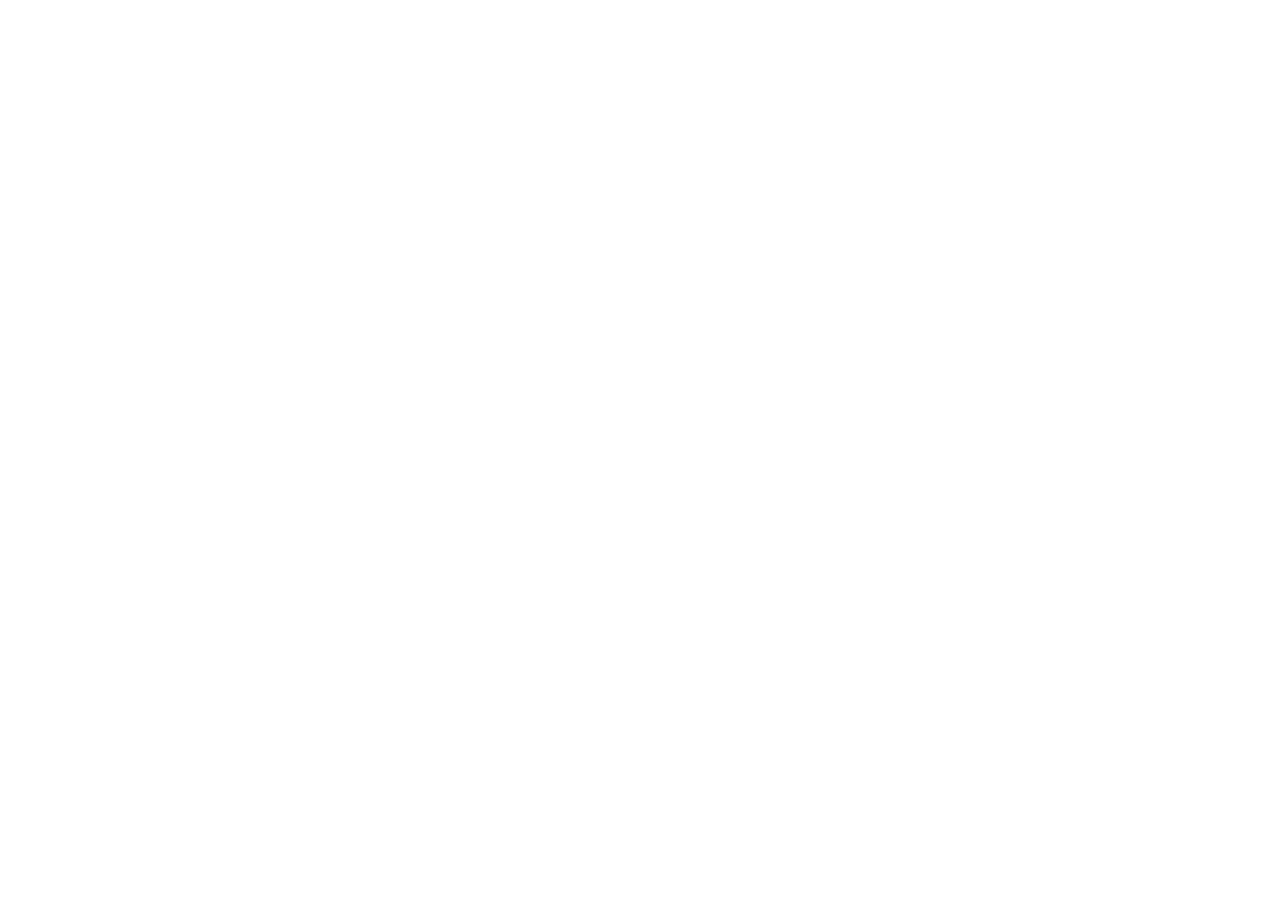
==== commit fc8f390a: "Redirect homepage to new domain" ====
--- a/index.html
+++ b/index.html
@@ -1,115 +1,14 @@
 <!doctype html>
 <html lang="ru">
 <head>
-<meta charset="utf-8"><meta name="viewport" content="width=device-width,initial-scale=1">
-<title>Криптообменник в Нижневартовске — обмен USDT ⇄ RUB | Биток-консалтинг</title>
-<meta name="description" content="Обмен USDT на рубли и покупка USDT за рубли в Нижневартовске. Реальный офис: Ленина, 15 ст3, 1 этаж. Курс и формат сделки согласовываем заранее.">
-<meta name="robots" content="index,follow,max-image-preview:large"><meta name="theme-color" content="#06101a">
-<meta property="og:type" content="website"><meta property="og:locale" content="ru_RU"><meta property="og:site_name" content="Биток-консалтинг"><meta property="og:title" content="Криптообменник в Нижневартовске — обмен USDT ⇄ RUB | Биток-консалтинг"><meta property="og:description" content="Обмен USDT на рубли и покупка USDT за рубли в Нижневартовске. Реальный офис: Ленина, 15 ст3, 1 этаж. Курс и формат сделки согласовываем заранее."><meta property="og:url" content="https://bitok-consulting.github.io/"><meta property="og:image" content="https://bitok-consulting.github.io/assets/social-preview.png"><meta property="og:image:width" content="1200"><meta property="og:image:height" content="630"><meta property="og:image:alt" content="Биток-консалтинг — обмен USDT на рубли в Нижневартовске">
-
-<link rel="canonical" href="https://bitok-consulting.github.io/">
-<link rel="sitemap" type="application/xml" href="https://bitok-consulting.github.io/sitemap.xml">
-<meta name="twitter:card" content="summary_large_image">
-<meta name="twitter:title" content="Криптообменник в Нижневартовске — обмен USDT ⇄ RUB | Биток-консалтинг">
-<meta name="twitter:description" content="Обмен USDT на рубли и покупка USDT за рубли в Нижневартовске. Реальный офис: Ленина, 15 ст3, 1 этаж. Курс и формат сделки согласовываем заранее.">
-<meta name="twitter:image" content="https://bitok-consulting.github.io/assets/social-preview.png">
-<script type="application/ld+json">
-{
-  "@context": "https://schema.org",
-  "@type": "FinancialService",
-  "@id": "https://bitok-consulting.github.io/#business",
-  "name": "Биток-консалтинг",
-  "url": "https://bitok-consulting.github.io/",
-  "telephone": "+7-904-870-11-22",
-  "email": "avsavelev.region@gmail.com",
-  "description": "Обмен USDT на рубли и покупка USDT за рубли в Нижневартовске. Реальный офис: ул. Ленина, 15 ст3, 1 этаж; посещение по предварительному звонку. Курс и формат согласовываются перед сделкой. Также консультации по криптовалюте, международные переводы и SWIFT.",
-  "foundingDate": "2019",
-  "address": {
-    "@type": "PostalAddress",
-    "streetAddress": "ул. Ленина, 15 ст3, 1 этаж",
-    "addressLocality": "Нижневартовск",
-    "addressRegion": "Ханты-Мансийский автономный округ — Югра",
-    "addressCountry": "RU"
-  },
-  "openingHours": "Mo-Su 00:00-23:59",
-  "additionalProperty": {
-    "@type": "PropertyValue",
-    "name": "Условие посещения офиса",
-    "value": "По предварительному звонку"
-  },
-  "areaServed": ["Нижневартовск", "Излучинск", "Мегион", "Лангепас", "Покачи", "Радужный", "Сургут", "Когалым", "Нефтеюганск", "Пыть-Ях", "Нягань", "Урай", "Ханты-Мансийск", "Югорск", "Белоярский", "Лянтор", "Советский", "Ноябрьск", "Новый Уренгой"],
-  "sameAs": [
-    "https://vk.com/bitcoinobmennic",
-    "https://2gis.ru/nizhnevartovsk/firm/70000001100769448",
-    "https://yandex.com/maps/org/bitkoin_obmennik/28912170282/"
-  ],
-  "hasOfferCatalog": {
-    "@type": "OfferCatalog",
-    "name": "Услуги Биток-консалтинг",
-    "itemListElement": [
-      {"@type": "Offer", "itemOffered": {"@type": "Service", "name": "Обмен USDT на рубли"}},
-      {"@type": "Offer", "itemOffered": {"@type": "Service", "name": "Покупка USDT за рубли"}},
-      {"@type": "Offer", "itemOffered": {"@type": "Service", "name": "Международные переводы и SWIFT"}},
-      {"@type": "Offer", "itemOffered": {"@type": "Service", "name": "Консультация по криптокошельку"}}
-    ]
-  }
-}
-</script>
-<link rel="icon" href="favicon.svg" type="image/svg+xml">
-<style>
-:root{--bg:#06101a;--text:#f7fbff;--muted:#9fb1c0;--line:rgba(255,255,255,.11);--gold:#f6a928;--gold2:#ffd56f;--green:#42e2b0;--blue:#4eb4ff;--r:24px}*{box-sizing:border-box}html{scroll-behavior:smooth}body{margin:0;color:var(--text);font-family:Inter,system-ui,-apple-system,"Segoe UI",Roboto,Arial,sans-serif;line-height:1.55;background:#06101a;overflow-x:hidden}body:before{content:"";position:fixed;inset:0;background:linear-gradient(rgba(5,10,16,.74),rgba(5,10,16,.9)),url("assets/crypto-bg.svg") center/cover no-repeat;opacity:.72;pointer-events:none;z-index:-1}a{color:inherit;text-decoration:none}.wrap{width:min(1180px,calc(100% - 34px));margin:auto}.top{padding:8px;text-align:center;font-size:12px;color:#c8d4dc;background:#0b1b28;border-bottom:1px solid var(--line)}.nav{position:sticky;top:0;z-index:50;background:rgba(6,16,26,.88);backdrop-filter:blur(16px);border-bottom:1px solid var(--line)}.navin{height:70px;display:flex;align-items:center;justify-content:space-between;gap:18px}.brand{display:flex;align-items:center;gap:10px;font-weight:950}.mark{width:40px;height:40px;border-radius:13px;display:grid;place-items:center;background:linear-gradient(135deg,var(--gold2),var(--gold));color:#101010;font-size:23px}.brand small{display:block;color:var(--muted);font-size:10px;letter-spacing:.08em;text-transform:uppercase}.links{display:flex;gap:18px;color:#afbec9;font-size:14px}.phone{font-weight:950}.hero{padding:58px 0 32px;display:grid;grid-template-columns:1.05fr .95fr;gap:28px}.hero-copy{padding:26px 0}.eyebrow{display:inline-flex;padding:8px 12px;border:1px solid var(--line);border-radius:999px;background:rgba(255,255,255,.04);font-size:13px}.hero h1{font-size:clamp(48px,6.3vw,80px);line-height:.94;letter-spacing:-.06em;margin:20px 0}.gold{color:var(--gold2)}.lead{font-size:clamp(17px,2vw,21px);color:#c5d2da;max-width:700px}.actions{display:flex;gap:10px;flex-wrap:wrap;margin-top:24px}.btn{display:inline-flex;justify-content:center;align-items:center;gap:8px;padding:14px 18px;border:1px solid var(--line);border-radius:14px;background:rgba(6,16,26,.65);font-weight:900;cursor:pointer;transition:.18s}.btn:hover{transform:translateY(-1px);border-color:rgba(255,255,255,.22)}.btn.primary{border:0;background:linear-gradient(135deg,var(--gold2),var(--gold));color:#111}.btn.telegram{background:rgba(42,171,238,.14);border-color:rgba(42,171,238,.32)}.btn.max{background:rgba(88,101,242,.13);border-color:rgba(126,137,255,.32)}.hero-card{position:relative;overflow:hidden;border:1px solid var(--line);border-radius:30px;min-height:560px;background:#071019;box-shadow:0 28px 90px rgba(0,0,0,.4)}.hero-card:before{content:"";position:absolute;inset:0;background:url("assets/crypto-bg.svg") center/cover no-repeat;opacity:.82}.hero-card:after{content:"";position:absolute;inset:0;background:linear-gradient(to top,rgba(3,8,14,.92),rgba(3,8,14,.18))}.hero-info{position:absolute;z-index:2;left:20px;right:20px;bottom:20px;padding:20px;border:1px solid rgba(255,255,255,.16);border-radius:20px;background:rgba(5,14,22,.78);backdrop-filter:blur(10px)}.hero-info strong{font-size:34px;display:block}.tokens{display:flex;gap:8px;flex-wrap:wrap;margin-top:14px}.token{padding:8px 10px;border:1px solid var(--line);border-radius:999px;background:rgba(255,255,255,.04);font-size:12px;font-weight:900}.stats{display:grid;grid-template-columns:repeat(4,1fr);gap:11px;padding:10px 0 22px}.stat,.card,.review,.faq,.contact,.route,.request-copy,.request-form{border:1px solid var(--line);background:rgba(6,16,26,.76);backdrop-filter:blur(8px);border-radius:var(--r)}.stat{padding:18px}.stat b{display:block;font-size:26px}.stat span{color:var(--muted);font-size:12px}section{padding:72px 0}.head{display:flex;justify-content:space-between;align-items:end;gap:25px;margin-bottom:27px}.tag{display:block;color:var(--gold2);font-size:11px;font-weight:950;letter-spacing:.14em;text-transform:uppercase;margin-bottom:8px}.head h2{font-size:clamp(32px,4.2vw,50px);line-height:1.03;letter-spacing:-.045em;margin:0}.head p{max-width:600px;color:var(--muted);margin:0}.office{display:grid;grid-template-columns:1.15fr .85fr;gap:14px}.gallery{display:grid;grid-template-columns:1.2fr .8fr;gap:10px;min-height:570px}.photo,.small{position:relative;overflow:hidden;border:1px solid var(--line);border-radius:26px;background:#08121a}.photo img,.small img{width:100%;height:100%;object-fit:cover;display:block}.stack{display:grid;grid-template-rows:1fr 1fr;gap:10px}.cap{position:absolute;left:12px;right:12px;bottom:12px;padding:12px;border-radius:14px;background:rgba(4,10,15,.78);backdrop-filter:blur(9px);border:1px solid rgba(255,255,255,.13);font-size:12px}.cap b{display:block;font-size:14px}.cap span{color:#bdcad3}.office-copy{border:1px solid var(--line);background:rgba(6,16,26,.76);border-radius:var(--r);padding:28px;display:flex;flex-direction:column;justify-content:center}.office-copy h3{font-size:34px;line-height:1.08;letter-spacing:-.04em;margin:0 0 12px}.office-copy p{color:var(--muted)}.office-points{display:grid;grid-template-columns:1fr 1fr;gap:10px;margin:20px 0}.point{padding:15px;border:1px solid rgba(255,255,255,.07);border-radius:17px;background:rgba(255,255,255,.03)}.point b{display:block}.point span{color:var(--muted);font-size:12px}.flow{display:grid;grid-template-columns:repeat(4,1fr);gap:11px}.step{padding:22px;border:1px solid var(--line);border-radius:22px;background:rgba(6,16,26,.72)}.num{width:36px;height:36px;border-radius:12px;display:grid;place-items:center;background:rgba(246,169,40,.15);color:var(--gold2);font-weight:950;margin-bottom:25px}.step h3{margin:0 0 7px}.step p{margin:0;color:var(--muted);font-size:14px}.services{display:grid;grid-template-columns:repeat(3,1fr);gap:12px}.card{padding:23px;min-height:230px}.ico{width:43px;height:43px;border-radius:14px;display:grid;place-items:center;background:rgba(246,169,40,.13);color:var(--gold2);margin-bottom:30px}.card h3{margin:0 0 8px}.card p{color:var(--muted);font-size:14px}.reviews-layout{display:grid;grid-template-columns:.32fr .68fr;gap:14px}.score{padding:28px;border:1px solid var(--line);border-radius:26px;background:rgba(6,16,26,.78);text-align:center}.score .big{font-size:70px;font-weight:950;line-height:1}.stars{color:var(--gold2);letter-spacing:2px;font-size:19px}.score p{color:var(--muted)}.score a{color:var(--gold2);font-weight:900;font-size:13px}.reviews{display:grid;grid-template-columns:1fr 1fr;gap:10px}.review{padding:19px}.review p{margin:0 0 13px;font-size:14px}.review small{color:var(--muted)}.faqs{display:grid;grid-template-columns:1fr 1fr;gap:10px}.cities{display:flex;flex-wrap:wrap;gap:8px}.city{padding:10px 13px;border:1px solid var(--line);border-radius:999px;background:rgba(255,255,255,.035);font-size:13px}.faq{padding:20px}.faq b{display:block;margin-bottom:7px}.faq p{margin:0;color:var(--muted)}.request{display:grid;grid-template-columns:.82fr 1.18fr;gap:14px}.request-copy,.request-form{padding:30px;border-radius:28px}.request-copy{background:linear-gradient(145deg,rgba(246,169,40,.09),rgba(6,16,26,.84));display:flex;flex-direction:column;justify-content:center}.request-copy h2{font-size:clamp(34px,4.2vw,52px);line-height:1.02;letter-spacing:-.045em;margin:0 0 14px}.request-copy p{color:var(--muted);margin:0 0 22px}.request-notes{display:grid;gap:10px}.request-note{padding:13px 14px;border:1px solid rgba(255,255,255,.08);border-radius:15px;background:rgba(255,255,255,.03);font-size:13px}.request-form{display:grid;grid-template-columns:1fr 1fr;gap:12px}.field{display:grid;gap:7px}.field.full{grid-column:1/-1}.field label{font-size:12px;font-weight:900;color:#c7d3dc}.field input,.field select,.field textarea{width:100%;border:1px solid rgba(255,255,255,.13);background:#07131d;color:#fff;border-radius:14px;padding:14px 15px;outline:none}.field input:focus,.field select:focus,.field textarea:focus{border-color:rgba(246,169,40,.7);box-shadow:0 0 0 3px rgba(246,169,40,.08)}.field textarea{min-height:108px;resize:vertical}.send-title{grid-column:1/-1;font-size:13px;font-weight:900}.send-grid{grid-column:1/-1;display:grid;grid-template-columns:repeat(3,1fr);gap:10px}.send-btn{border:0;border-radius:14px;padding:14px 12px;font-weight:950;cursor:pointer;color:#fff;transition:.18s}.send-btn:hover{transform:translateY(-1px)}.send-btn.wa{background:#1f7a52}.send-btn.tg{background:#168bcc}.send-btn.mx{background:#525bdb}.send-hint{grid-column:1/-1;color:#879aa8;font-size:11px}.send-hint b{color:#c9d5de}.contacts{display:grid;grid-template-columns:1fr .9fr;gap:13px}.contact,.route{padding:27px}.contact h2{font-size:38px;margin:0 0 18px}.row{display:grid;grid-template-columns:120px 1fr;gap:13px;padding:12px 0;border-top:1px solid var(--line)}.row b{font-size:12px}.row a,.row span{font-size:14px;color:#bdcad3}.route{display:flex;flex-direction:column;justify-content:center}.route h3{font-size:28px;margin:0 0 9px}.route p{color:var(--muted)}.contact-buttons{display:grid;grid-template-columns:1fr 1fr;gap:10px;margin-top:18px}.route-sep{height:1px;background:var(--line);margin:18px 0}.footer{padding:24px 0 104px;border-top:1px solid var(--line);color:#91a3b0;font-size:12px}.footerin{display:flex;justify-content:space-between;gap:20px}.float{display:none}
-@media(max-width:950px){.links{display:none}.hero,.office,.reviews-layout,.request,.contacts{grid-template-columns:1fr}.stats,.flow,.services{grid-template-columns:1fr 1fr}.gallery{min-height:500px}}
-@media(max-width:620px){.wrap{width:min(100% - 24px,1180px)}.brand small{display:none}.phone{font-size:13px}.hero{padding-top:28px}.hero-card{min-height:430px}.stats,.flow,.services,.reviews,.faqs,.office-points{grid-template-columns:1fr}.head{display:block}.head p{margin-top:11px}.gallery{grid-template-columns:1fr;min-height:auto}.photo{height:400px}.stack{grid-template-columns:1fr 1fr;grid-template-rows:none}.small{height:230px}.request-form{grid-template-columns:1fr;padding:22px}.request-copy{padding:22px}.field.full,.send-title,.send-grid,.send-hint{grid-column:auto}.send-grid{grid-template-columns:1fr}.row{grid-template-columns:95px 1fr}.footerin{flex-direction:column}.contact-buttons{grid-template-columns:1fr 1fr}.float{position:fixed;z-index:60;left:9px;right:9px;bottom:9px;display:grid;grid-template-columns:1fr 1fr;gap:8px;padding:8px;border:1px solid var(--line);border-radius:18px;background:rgba(6,16,26,.92);backdrop-filter:blur(15px)}.float a{display:flex;justify-content:center;padding:12px 8px;border-radius:12px;font-weight:950;font-size:13px}.float .call{background:linear-gradient(135deg,var(--gold2),var(--gold));color:#111}.float .wa{background:#173d31;color:#dfffee}.float .tg{background:#12364b;color:#dff6ff}.float .mx{background:#262b52;color:#eef0ff}}
-.gallery{grid-template-columns:1.32fr .68fr}.photo{min-height:570px}.crypto-visual{position:relative;overflow:hidden;border:1px solid var(--line);border-radius:26px;background:#07131d}.crypto-visual img{width:100%;height:100%;object-fit:cover;display:block}.crypto-label{position:absolute;left:16px;top:16px;padding:8px 11px;border:1px solid rgba(255,255,255,.13);border-radius:999px;background:rgba(4,10,15,.72);color:#cbd7df;font-size:11px;font-weight:900;letter-spacing:.12em;text-transform:uppercase}.trust-links{display:flex;gap:12px;flex-wrap:wrap;margin-top:5px}.trust-links a{color:var(--gold2);font-weight:900;font-size:12px}.flow{position:relative}.step{position:relative}.step:before{display:grid;place-items:center;width:38px;height:38px;margin-bottom:23px;border:1px solid rgba(246,169,40,.32);border-radius:50%;background:rgba(246,169,40,.08);color:var(--gold2);font-size:18px}.step:nth-child(1):before{content:"✉"}.step:nth-child(2):before{content:"⇄"}.step:nth-child(3):before{content:"⌂"}.step:nth-child(4):before{content:"✓"}.step .num{position:absolute;right:18px;top:18px;width:auto;height:auto;margin:0;background:transparent;color:#718493;font-size:12px;letter-spacing:.12em}.step:not(:last-child):after{content:"";position:absolute;z-index:2;top:41px;left:calc(100% + 1px);width:10px;border-top:1px solid rgba(246,169,40,.42)}
-@media(max-width:950px){.gallery{min-height:auto}.photo{min-height:500px}.crypto-visual{min-height:500px}.step:not(:last-child):after{width:10px}}
-@media(max-width:620px){.gallery{grid-template-columns:1fr}.photo{height:auto;min-height:0;aspect-ratio:4/3}.crypto-visual{min-height:0;aspect-ratio:16/10}.step:not(:last-child):after{top:100%;left:40px;width:1px;height:12px;border-top:0;border-left:1px solid rgba(246,169,40,.42)}}
-:root{--surface-1:#0a1722;--surface-2:#0d1c28;--text:#f4f7f9;--muted:#a9b8c3;--gold:#f6a928;--gold2:#ffd56f;--r:14px;color-scheme:dark}*{touch-action:manipulation}body:before{opacity:.38}h1,h2,h3{text-wrap:balance}.lead,.head p,.office-copy p{text-wrap:pretty}a,button,summary,input,select,textarea{-webkit-tap-highlight-color:rgba(246,169,40,.18)}a:focus-visible,button:focus-visible,summary:focus-visible,input:focus-visible,select:focus-visible,textarea:focus-visible{outline:2px solid var(--gold2);outline-offset:3px}.brand{font-weight:700}.mark{border-radius:10px;background:var(--gold);font-weight:700}.phone{font-weight:650}.nav{background:rgba(6,16,26,.95);backdrop-filter:blur(10px)}.mobile-menu{display:none;position:relative}.mobile-menu summary{display:grid;place-items:center;width:44px;height:44px;border:1px solid var(--line);border-radius:10px;cursor:pointer;list-style:none;font-weight:600}.mobile-menu summary::-webkit-details-marker{display:none}.mobile-menu nav{position:absolute;right:0;top:52px;width:min(280px,calc(100vw - 24px));padding:8px;border:1px solid var(--line);border-radius:12px;background:#091722}.mobile-menu nav a{display:block;padding:12px;border-radius:8px;color:#d8e1e7;font-size:14px}.mobile-menu nav a:hover{background:var(--surface-2)}.hero{grid-template-columns:1.08fr .92fr;gap:34px;padding-top:64px}.hero h1{font-size:clamp(42px,5.4vw,68px);line-height:1.02;letter-spacing:-.025em;font-weight:500}.gold{color:inherit}.eyebrow{border-radius:8px;background:transparent;color:var(--gold2);font-weight:600}.lead{font-size:clamp(17px,1.7vw,20px);color:#c8d3da;max-width:64ch}.btn{min-height:46px;border-radius:10px;background:var(--surface-2);font-weight:600;transition:background-color .18s,border-color .18s,color .18s,transform .18s}.btn.primary{background:var(--gold);color:#111;border:1px solid var(--gold)}.btn.primary:hover{background:var(--gold2);border-color:var(--gold2)}.btn.telegram,.btn.max{background:var(--surface-2);border-color:var(--line)}.hero-actions{align-items:center}.channel-links{display:flex;align-items:center;gap:12px;flex-wrap:wrap;margin-top:18px;color:#9fb0bc;font-size:13px}.channel-links>span{color:#718593}.channel-links a{padding:4px 0;border-bottom:1px solid rgba(255,255,255,.18)}.channel-links a:hover{color:#fff;border-color:var(--gold)}.hero-card{min-height:540px;border-radius:14px;box-shadow:none;background:#071019}.hero-card:before{display:none}.hero-card:after{background:linear-gradient(to top,rgba(3,8,14,.94) 0%,rgba(3,8,14,.2) 48%,rgba(3,8,14,.05) 100%)}.hero-office-image{position:absolute;inset:0;width:100%;height:100%;object-fit:cover;display:block}.hero-info{left:16px;right:16px;bottom:16px;padding:18px;border-radius:10px;background:rgba(5,14,22,.9);backdrop-filter:none}.hero-info strong{font-size:13px;font-weight:650;letter-spacing:.1em;text-transform:uppercase;color:var(--gold2)}.hero-address{display:block;margin-top:5px;font-size:18px;font-weight:600}.hero-info .tokens{margin-top:12px}.token{border-radius:6px;background:rgba(255,255,255,.06);font-weight:600}.stat,.card,.review,.faq,.contact,.route,.request-copy,.request-form,.office-copy{border-radius:var(--r);background:var(--surface-1);backdrop-filter:none}.stat b{font-weight:650}.tag{color:#c4d0d8;font-weight:650}.head h2{font-size:clamp(30px,3.8vw,46px);line-height:1.08;letter-spacing:-.025em;font-weight:500}.photo,.small,.crypto-visual{border-radius:12px}.cap{border-radius:8px;background:rgba(4,10,15,.9);backdrop-filter:none}.office{grid-template-columns:.72fr 1.28fr;align-items:stretch}.gallery{display:block;min-height:0}.crypto-visual{height:100%;min-height:500px}.crypto-visual img{opacity:.72}.crypto-label{border-radius:6px;background:rgba(4,10,15,.88);font-weight:600}.office-copy{padding:36px}.office-copy h3{font-weight:500;letter-spacing:-.025em}.point{border-radius:8px;background:transparent;border-color:rgba(255,255,255,.09)}.point b{font-weight:600}.trust-links a{font-weight:600}.step,.score{border-radius:14px;background:var(--surface-1)}.step h3,.review b,.field label,.send-title,.send-btn,.score a{font-weight:600}.card{min-height:210px}.ico,.num{border-radius:8px}.request-copy{background:var(--surface-1)}.send-btn{border-radius:10px}.field input,.field select,.field textarea{border-radius:8px}.float{grid-template-columns:1.2fr .8fr}.float a{min-height:46px;align-items:center;border-radius:8px;font-weight:650}.float .apply{background:var(--gold);color:#111}.float .call{background:var(--surface-2);color:#fff;border:1px solid var(--line)}
-@media(max-width:950px){.mobile-menu{display:block}.navin>.phone{display:none}.hero{grid-template-columns:1fr}.hero-card{min-height:520px}.office{grid-template-columns:1fr 1.2fr}.crypto-visual{min-height:460px}}
-@media(max-width:620px){.top{font-size:11px}.navin{height:64px}.hero{padding-top:36px;gap:26px}.hero h1{font-size:clamp(38px,11.5vw,48px);line-height:1.04;letter-spacing:-.02em}.hero-copy{padding:8px 0}.hero-card{min-height:0;aspect-ratio:4/3}.hero-info{left:10px;right:10px;bottom:10px;padding:14px}.hero-info .tokens{display:none}.hero-address{font-size:15px}.hero-actions{display:grid;grid-template-columns:1.25fr .75fr}.hero-actions .btn{padding-inline:12px}.channel-links{gap:10px;margin-top:14px}.office{grid-template-columns:1fr}.office-copy{padding:24px}.crypto-visual{min-height:0;aspect-ratio:16/10}.float{display:grid;grid-template-columns:1.25fr .75fr}.footer{padding-bottom:112px}}
-.gold{color:var(--gold2)}.score .big,.num{font-weight:600}
-
-/* Commercial-intent section: existing surfaces, typography and CTA hierarchy. */
-.exchange-grid{display:grid;grid-template-columns:repeat(2,minmax(0,1fr));gap:24px}
-.exchange-scenario{padding:32px;min-width:0}
-.exchange-direction{display:block;color:var(--muted);font-size:14px;font-weight:600;letter-spacing:.08em}
-.exchange-scenario h3{font-size:clamp(24px,2.3vw,30px);font-weight:600;line-height:1.2;margin:16px 0 20px}
-.exchange-scenario p{color:var(--muted);margin:0 0 16px;max-width:54ch}
-.exchange-scenario p:last-child{margin-bottom:0}
-.exchange-actions{margin-top:28px}
-.review-sources{display:flex;flex-direction:column;gap:8px;align-items:flex-start}
-.review-sources a{display:inline-flex;align-items:center;min-height:44px;text-decoration:underline;text-underline-offset:4px}
-.score .review-address{padding-top:16px;margin-top:16px;border-top:1px solid var(--line)}
-.score .review-address a,.score .review-card-link{font-size:14px;color:var(--muted);font-weight:400}
-@media(max-width:950px){.exchange-grid{grid-template-columns:1fr}}
-@media(max-width:620px){.hero h1{font-size:clamp(32px,8.7vw,38px);text-wrap:balance}.exchange-scenario{padding:24px}.exchange-actions .btn{flex:1}.review-sources{align-items:stretch}}
-</style>
-</head><body>
-<div class="top">Работаем с 2019 года · 10 000+ клиентов · Нижневартовск · ХМАО · международные переводы</div>
-<nav class="nav"><div class="wrap navin"><a class="brand" href="#top"><span class="mark">₿</span><span>Биток-консалтинг<small>USDT ⇄ RUB · Нижневартовск</small></span></a><div class="links"><a href="#office">Офис</a><a href="#how">Как проходит</a><a href="#services">Услуги</a><a href="#reviews">Отзывы</a><a href="#geo">Города</a><a href="#request">Заявка</a><a href="#contacts">Контакты</a></div><a class="phone" href="tel:+79048701122">+7 904 870-11-22</a><details class="mobile-menu"><summary aria-label="Открыть меню">Меню</summary><nav aria-label="Мобильная навигация"><a href="#office">Офис</a><a href="#how">Как проходит</a><a href="#services">Услуги</a><a href="#reviews">Отзывы</a><a href="#geo">Города</a><a href="#request">Заявка</a><a href="#contacts">Контакты</a></nav></details></div></nav>
-<main id="top">
-<div class="wrap hero"><div class="hero-copy"><span class="eyebrow">● Офис в Нижневартовске · Ленина, 15 ст3</span><h1>Криптообменник в Нижневартовске&nbsp;—<br>обмен <span class="gold">USDT ⇄ RUB</span></h1><p class="lead">Биток-консалтинг — обмен USDT на рубли и покупка USDT за рубли. Реальный офис в Нижневартовске: ул. Ленина, 15 ст3, 1 этаж. Курс, условия и формат согласовываем перед сделкой. Также BTC, ETH, международные переводы и SWIFT.</p><div class="actions hero-actions"><a class="btn primary" href="#request">Оставить заявку</a><a class="btn" href="tel:+79048701122">Позвонить</a></div><div class="channel-links"><span>Написать:</span><a href="https://wa.me/79048701122" target="_blank" rel="noopener">WhatsApp</a><a href="https://t.me/RECOINRECOIN" target="_blank" rel="noopener">Telegram</a><a href="https://max.ru/u/f9LHodD0cOLA8K6W--M2bxoxsul1kbY8OcHdpUtg4dfzPcskSNsSvtuLl0k" target="_blank" rel="noopener">MAX</a></div></div><div class="hero-card"><img class="hero-office-image" src="/assets/office-facade.jpg" width="1024" height="768" alt="Фасад и вход офиса Биток-консалтинг в Нижневартовске" fetchpriority="high"><div class="hero-info"><strong>Реальный офис</strong><span class="hero-address">Нижневартовск, Ленина, 15 ст3</span><div class="tokens"><span class="token">1 этаж</span><span class="token">визит по предварительному звонку</span></div></div></div></div>
-<div class="wrap stats"><div class="stat"><b>2019</b><span>работаем с этого года</span></div><div class="stat"><b>10 000+</b><span>клиентов</span></div><div class="stat"><b>Связь 24/7</b><span>визит в офис по предварительному звонку</span></div><div class="stat"><b>5.0 ★</b><span>рейтинг в 2ГИС</span><div class="trust-links"><a href="#reviews">Отзывы и карты →</a></div></div></div>
-<section id="usdt-exchange" aria-labelledby="usdt-exchange-title"><div class="wrap">
-<div class="head"><div><span class="tag">Два сценария обмена</span><h2 id="usdt-exchange-title">Обмен USDT в Нижневартовске</h2></div><p>Выберите направление сделки. Сумму, курс и формат согласуем до её проведения.</p></div>
-<div class="exchange-grid">
-<article class="card exchange-scenario"><span class="exchange-direction">USDT → RUB</span><h3>Продать USDT за рубли</h3><p>Сообщите сумму, которую хотите обменять. Актуальный курс подтверждается перед сделкой.</p><p>Заранее согласуем формат обмена. При необходимости приезжайте в офис по предварительному звонку.</p></article>
-<article class="card exchange-scenario"><span class="exchange-direction">RUB → USDT</span><h3>Купить USDT за рубли</h3><p>Сообщите сумму в рублях или нужный объём USDT. Перед операцией согласуем курс и формат покупки.</p><p>Если потребуется визит в офис, договоритесь о времени по телефону.</p></article>
-</div>
-<div class="actions exchange-actions"><a class="btn primary" href="#request">Уточнить курс</a><a class="btn" href="tel:+79048701122">Позвонить</a></div>
-</div></section>
-<section id="office"><div class="wrap"><div class="head"><div><span class="tag">Реальный офис</span><h2>Реальный офис в Нижневартовске</h2></div><p>Фасад и вход — чтобы заранее понимать, куда приезжать. Адрес: ул. Ленина, 15 ст3, 1 этаж.</p></div><div class="office"><div class="gallery"><div class="crypto-visual"><img src="/assets/crypto-exchange-visual.svg" width="720" height="720" alt="" loading="lazy"><span class="crypto-label">USDT ⇄ RUB</span></div></div><div class="office-copy"><span class="tag">Ленина, 15 ст3</span><h3>Куда вы приезжаете на сделку</h3><p>Посмотрите фасад и вход заранее — точку легко узнать по приезде. Проверьте компанию по 2ГИС и Яндексу, а курс и формат сделки согласуйте до визита. Посещение офиса — по предварительному звонку.</p><div class="office-points"><div class="point"><b>Реальный офис</b><span>Ленина, 15 ст3, 1 этаж</span></div><div class="point"><b>Связь 24/7</b><span>посещение офиса по предварительному звонку</span></div><div class="point"><b>5.0 ★</b><span>рейтинг в 2ГИС</span></div><div class="point"><b>Отзывы и карты</b><div class="trust-links"><a href="https://2gis.ru/nizhnevartovsk/firm/70000001100769448" target="_blank" rel="noopener">2ГИС →</a><a href="https://bitkoin-obmennik-ulitsa-lenina.clients.site/" target="_blank" rel="noopener">Яндекс →</a></div></div></div><div class="actions"><a class="btn primary" href="tel:+79048701122">Позвонить</a><a class="btn" href="https://2gis.ru/nizhnevartovsk/firm/70000001100769448" target="_blank" rel="noopener">Открыть в 2ГИС</a></div></div></div></div></section>
-<section id="how"><div class="wrap"><div class="head"><div><span class="tag">Как проходит сделка</span><h2>Четыре понятных шага</h2></div></div><div class="flow"><div class="step"><div class="num">01</div><h3>Связаться</h3><p>Напишите или позвоните и опишите задачу.</p></div><div class="step"><div class="num">02</div><h3>Согласовать</h3><p>Уточняем курс, условия и формат операции.</p></div><div class="step"><div class="num">03</div><h3>Приехать</h3><p>Офис на Ленина, 15 ст3.</p></div><div class="step"><div class="num">04</div><h3>Провести обмен</h3><p>Работаем по заранее согласованным условиям.</p></div></div></div></section>
-<section id="services"><div class="wrap"><div class="head"><div><span class="tag">Услуги</span><h2>Основные направления</h2></div><p>Главный акцент — USDT ⇄ RUB. Остальные услуги дополняют основной обмен.</p></div><div class="services"><div class="card"><div class="ico">⇄</div><h3>Обмен USDT на рубли</h3><p>Согласовываем актуальный курс и условия перед сделкой.</p></div><div class="card"><div class="ico">₽</div><h3>Купить USDT за рубли</h3><p>Покупка USDT за рубли по заранее согласованному курсу.</p></div><div class="card"><div class="ico">↗</div><h3>Международные переводы / SWIFT</h3><p>Международные переводы и расчёты по согласованным направлениям.</p></div><div class="card"><div class="ico">↙</div><h3>Средства из-за рубежа</h3><p>Разбор доступного сценария получения.</p></div><div class="card"><div class="ico">◈</div><h3>Криптокошелёк</h3><p>Создание и базовая настройка криптокошелька. Бесплатная консультация по вопросам безопасности.</p></div><div class="card"><div class="ico">◎</div><h3>Нестандартная задача</h3><p>Опишите ситуацию — уточним возможный формат.</p></div></div></div></section>
-<section id="reviews"><div class="wrap"><div class="head"><div><span class="tag">Отзывы</span><h2>Что говорят клиенты</h2></div><p>Реальные отзывы из 2ГИС и Яндекс Карт.</p></div><div class="reviews-layout"><div class="score"><div class="big">5.0</div><div class="stars">★★★★★</div><p>139 оценок в 2ГИС<br>5.0 · 93 отзыва на Яндекс Картах</p><div class="review-sources"><a href="https://2gis.ru/nizhnevartovsk/firm/70000001100769448/tab/reviews" target="_blank" rel="noopener">Отзывы в 2ГИС</a><a href="https://yandex.com/maps/org/bitkoin_obmennik/28912170282/" target="_blank" rel="noopener">Отзывы на Яндекс Картах</a></div><p class="review-address"><a href="#office">Нижневартовск, ул. Ленина, 15 ст3, 1 этаж</a></p><a class="review-card-link" href="https://bitkoin-obmennik-ulitsa-lenina.clients.site/" target="_blank" rel="noopener">Карточка компании на Яндексе →</a></div><div class="reviews"><div class="review"><p>«Возникла необходимость обменять USDT на рубли… всё прошло быстро и с адекватным курсом.»</p><b>Павел Алейн.</b><small>2ГИС</small></div><div class="review"><p>«Нужен был перевод заграницу для покупки автомобиля. Всё быстро.»</p><b>Городской житель</b><small>2ГИС</small></div><div class="review"><p>«Договорились на 8 утра, в 9 утра на кошельке крипта уже была.»</p><b>Василий Зыков</b><small>2ГИС</small></div><div class="review"><p>«Человек знает своё дело. Бережет время и нервы.»</p><b>Кирилл Терентьев</b><small>2ГИС</small></div><div class="review"><p>«Порядочный и надёжный человек. Своё дело знает очень хорошо.»</p><b>Халим Зиянгиров</b><small>2ГИС</small></div><div class="review"><p>«Обменник рабочий, ничего лишнего, всё чётко, быстро.»</p><b>Станислав Медведев</b><small>2ГИС</small></div><div class="review"><p>Клиент переводил деньги сыну в Чехию и отдельно отметил скорость проведения перевода.</p><b>Владимир С.</b><small>Яндекс Карты</small></div><div class="review"><p>Клиенту срочно понадобилось купить USDT; в отзыве отмечены оперативность и профессионализм.</p><b>Елена Матвеева</b><small>Яндекс Карты</small></div></div></div></div></section>
-<section><div class="wrap"><div class="head"><div><span class="tag">FAQ</span><h2>Частые вопросы</h2></div></div><div class="faqs"><div class="faq"><b>Какой сейчас курс?</b><p>Актуальный курс согласуется непосредственно перед сделкой.</p></div><div class="faq"><b>Куда подъехать?</b><p>Нижневартовск, ул. Ленина, 15 ст3, 1 этаж. Посещение офиса — по предварительному звонку.</p></div><div class="faq"><b>Как проходит обмен?</b><p>Связь → согласование → офис → операция. Курс подтверждается перед сделкой, формат согласовывается заранее.</p></div><div class="faq"><b>Есть международные переводы?</b><p>Да, в том числе SWIFT. Условия зависят от направления.</p></div><div class="faq"><b>Какие данные нельзя передавать?</b><p>Никому не передавайте seed-фразы, приватные ключи, пароли и коды подтверждения. Не включайте их в заявку или переписку.</p></div></div></div></section>
-<section id="geo"><div class="wrap"><div class="head"><div><span class="tag">География</span><h2>Работаем с клиентами из Нижневартовска и других городов Севера</h2></div><p>Основной офис — в Нижневартовске. Клиенты из других городов могут заранее связаться, согласовать курс, условия и формат операции.</p></div><div class="services"><div class="card"><div class="ico">●</div><h3>Ближайшие к Нижневартовску</h3><p>Нижневартовск · Излучинск · Мегион · Лангепас · Покачи · Радужный</p></div><div class="card"><div class="ico">Ю</div><h3>ХМАО — Югра</h3><p>Сургут · Когалым · Нефтеюганск · Пыть-Ях · Нягань · Урай · Ханты-Мансийск · Югорск · Белоярский · Лянтор · Советский</p></div><div class="card"><div class="ico">Я</div><h3>ЯНАО и северные города</h3><p>Ноябрьск · Новый Уренгой. Для поездки или дистанционного сценария условия лучше согласовать заранее.</p></div></div></div></section>
-<section><div class="wrap"><div class="head"><div><span class="tag">Страницы по городам</span><h2>Подробнее по приоритетным городам</h2></div><p>Отдельные страницы объясняют формат работы без ложных заявлений о филиалах.</p></div><div class="cities"><a class="city" href="/surgut/">Сургут</a><a class="city" href="/megion/">Мегион</a><a class="city" href="/langepas/">Лангепас</a><a class="city" href="/kogalym/">Когалым</a><a class="city" href="/noyabrsk/">Ноябрьск</a><a class="city" href="/cities/">Все города →</a></div></div></section>
-<section id="request"><div class="wrap"><div class="request"><div class="request-copy"><span class="tag">Заявка</span><h2>Заполните один раз — выберите мессенджер</h2><p>Укажите, что нужно сделать и примерную сумму. После заполнения выберите, куда открыть готовую заявку.</p><div class="request-notes"><div class="request-note">✓ USDT ⇄ RUB, BTC / ETH и другие задачи</div><div class="request-note">✓ SWIFT / международные переводы</div><div class="request-note">✓ Курс и условия подтверждаются непосредственно перед сделкой</div></div></div><form class="request-form" id="requestForm" onsubmit="return false;"><div class="field"><label for="reqName">Ваше имя</label><input id="reqName" autocomplete="name" placeholder="Как к вам обращаться"></div><div class="field"><label for="reqTopic">Что нужно?</label><select id="reqTopic"><option>Обмен USDT → RUB</option><option>Покупка USDT за RUB</option><option>BTC / ETH / другая криптовалюта</option><option>SWIFT / международный перевод</option><option>Получение средств из-за рубежа</option><option>Криптокошелёк / консультация</option><option>Другой вопрос</option></select></div><div class="field full"><label for="reqAmount">Сумма / объём</label><input id="reqAmount" inputmode="decimal" placeholder="Например, 5 000 USDT или 500 000 ₽"></div><div class="field full"><label for="reqComment">Комментарий</label><textarea id="reqComment" placeholder="Коротко опишите задачу"></textarea></div><div class="send-title">Куда отправить готовую заявку?</div><div class="send-grid"><button class="send-btn wa" type="button" data-channel="wa">WhatsApp</button><button class="send-btn tg" type="button" data-channel="tg">Telegram</button><button class="send-btn mx" type="button" data-channel="mx">MAX</button></div><div class="send-hint" id="maxCopyStatus" role="status" aria-live="polite" hidden></div><div class="send-hint">После выбора сервиса откроется WhatsApp, Telegram или MAX с подготовленным сообщением. Введённые имя, услуга, сумма и комментарий будут переданы выбранному сервису только для формирования этого сообщения; окончательную отправку вы подтверждаете уже в мессенджере. Не указывайте seed-фразы, приватные ключи, пароли, CVV и коды подтверждения.</div></form></div></div></section>
-<section id="contacts"><div class="wrap contacts"><div class="contact"><span class="tag">Контакты</span><h2>Биток-консалтинг</h2><div class="row"><b>Телефон</b><a href="tel:+79048701122">+7 904 870-11-22</a></div><div class="row"><b>Адрес</b><span>Нижневартовск, ул. Ленина, 15 ст3, 1 этаж</span></div><div class="row"><b>Режим</b><span>Связь 24/7; посещение офиса — по предварительному звонку</span></div><div class="row"><b>Telegram</b><a href="https://t.me/RECOINRECOIN" target="_blank" rel="noopener">@RECOINRECOIN</a></div><div class="row"><b>MAX</b><a href="https://max.ru/u/f9LHodD0cOLA8K6W--M2bxoxsul1kbY8OcHdpUtg4dfzPcskSNsSvtuLl0k" target="_blank" rel="noopener">Канал в MAX</a></div><div class="row"><b>VK</b><a href="https://vk.com/bitcoinobmennic" target="_blank" rel="noopener">vk.com/bitcoinobmennic</a></div><div class="row"><b>E-mail</b><a href="mailto:avsavelev.region@gmail.com">avsavelev.region@gmail.com</a></div></div><div class="route"><span class="tag">Связаться с нами</span><h3>Выберите удобный способ</h3><p>Для курса и условий быстрее всего написать в мессенджер или позвонить.</p><div class="contact-buttons"><a class="btn primary" href="https://wa.me/79048701122" target="_blank" rel="noopener">WhatsApp</a><a class="btn telegram" href="https://t.me/RECOINRECOIN" target="_blank" rel="noopener">Telegram</a><a class="btn max" href="https://max.ru/u/f9LHodD0cOLA8K6W--M2bxoxsul1kbY8OcHdpUtg4dfzPcskSNsSvtuLl0k" target="_blank" rel="noopener">MAX</a><a class="btn" href="tel:+79048701122">Позвонить</a></div><div class="route-sep"></div><p>Если едете в офис:</p><div class="actions"><a class="btn" href="https://2gis.ru/nizhnevartovsk/firm/70000001100769448" target="_blank" rel="noopener">2ГИС</a><a class="btn" href="https://yandex.com/maps/org/bitkoin_obmennik/28912170282/" target="_blank" rel="noopener">Яндекс</a></div></div></div></section>
-</main>
-<footer class="footer"><div class="wrap footerin"><div><b>© 2026 Биток-консалтинг</b><br>Нижневартовск, Ленина, 15 ст3</div><div>USDT ⇄ RUB · BTC · ETH · международные переводы · SWIFT</div></div></footer>
-<div class="float"><a class="apply" href="#request">Оставить заявку</a><a class="call" href="tel:+79048701122">Позвонить</a></div>
-<script>
-(function(){function buildRequest(){const name=document.getElementById('reqName').value.trim();const topic=document.getElementById('reqTopic').value;const amount=document.getElementById('reqAmount').value.trim();const comment=document.getElementById('reqComment').value.trim();const lines=['Здравствуйте! Хочу оставить заявку на сайте «Биток-консалтинг».'];if(name)lines.push('Имя: '+name);lines.push('Услуга: '+topic);if(amount)lines.push('Сумма / объём: '+amount);if(comment)lines.push('Комментарий: '+comment);lines.push('Подскажите актуальный курс и условия.');return lines.join('\n')}document.querySelectorAll('.send-btn[data-channel]').forEach(function(btn){btn.addEventListener('click',function(){const request=buildRequest();const text=encodeURIComponent(request);let url='';if(btn.dataset.channel==='wa')url='https://wa.me/79048701122?text='+text;if(btn.dataset.channel==='tg')url='https://t.me/RECOINRECOIN?text='+text;if(btn.dataset.channel==='mx'){const status=document.getElementById('maxCopyStatus');status.textContent='Заявка скопирована. В MAX нажмите в поле сообщения → Вставить → Отправить.';status.hidden=false;if(navigator.clipboard&&navigator.clipboard.writeText)navigator.clipboard.writeText(request).catch(function(){});url='https://max.ru/u/f9LHodD0cOLA8K6W--M2bxoxsul1kbY8OcHdpUtg4dfzPcskSNsSvtuLl0k'}if(url)window.open(url,'_blank','noopener')})})})();
-</script>
-</body></html>
+  <meta charset="utf-8">
+  <meta name="viewport" content="width=device-width,initial-scale=1">
+  <title>Сайт переехал — Биток-консалтинг</title>
+  <link rel="canonical" href="https://bitok-konsalding.ru/">
+  <meta http-equiv="refresh" content="0; url=https://bitok-konsalding.ru/">
+  <script>location.replace('https://bitok-konsalding.ru/' + location.search + location.hash);</script>
+</head>
+<body>
+  <p>Сайт переехал на <a href="https://bitok-konsalding.ru/">bitok-konsalding.ru</a>.</p>
+</body>
+</html>
